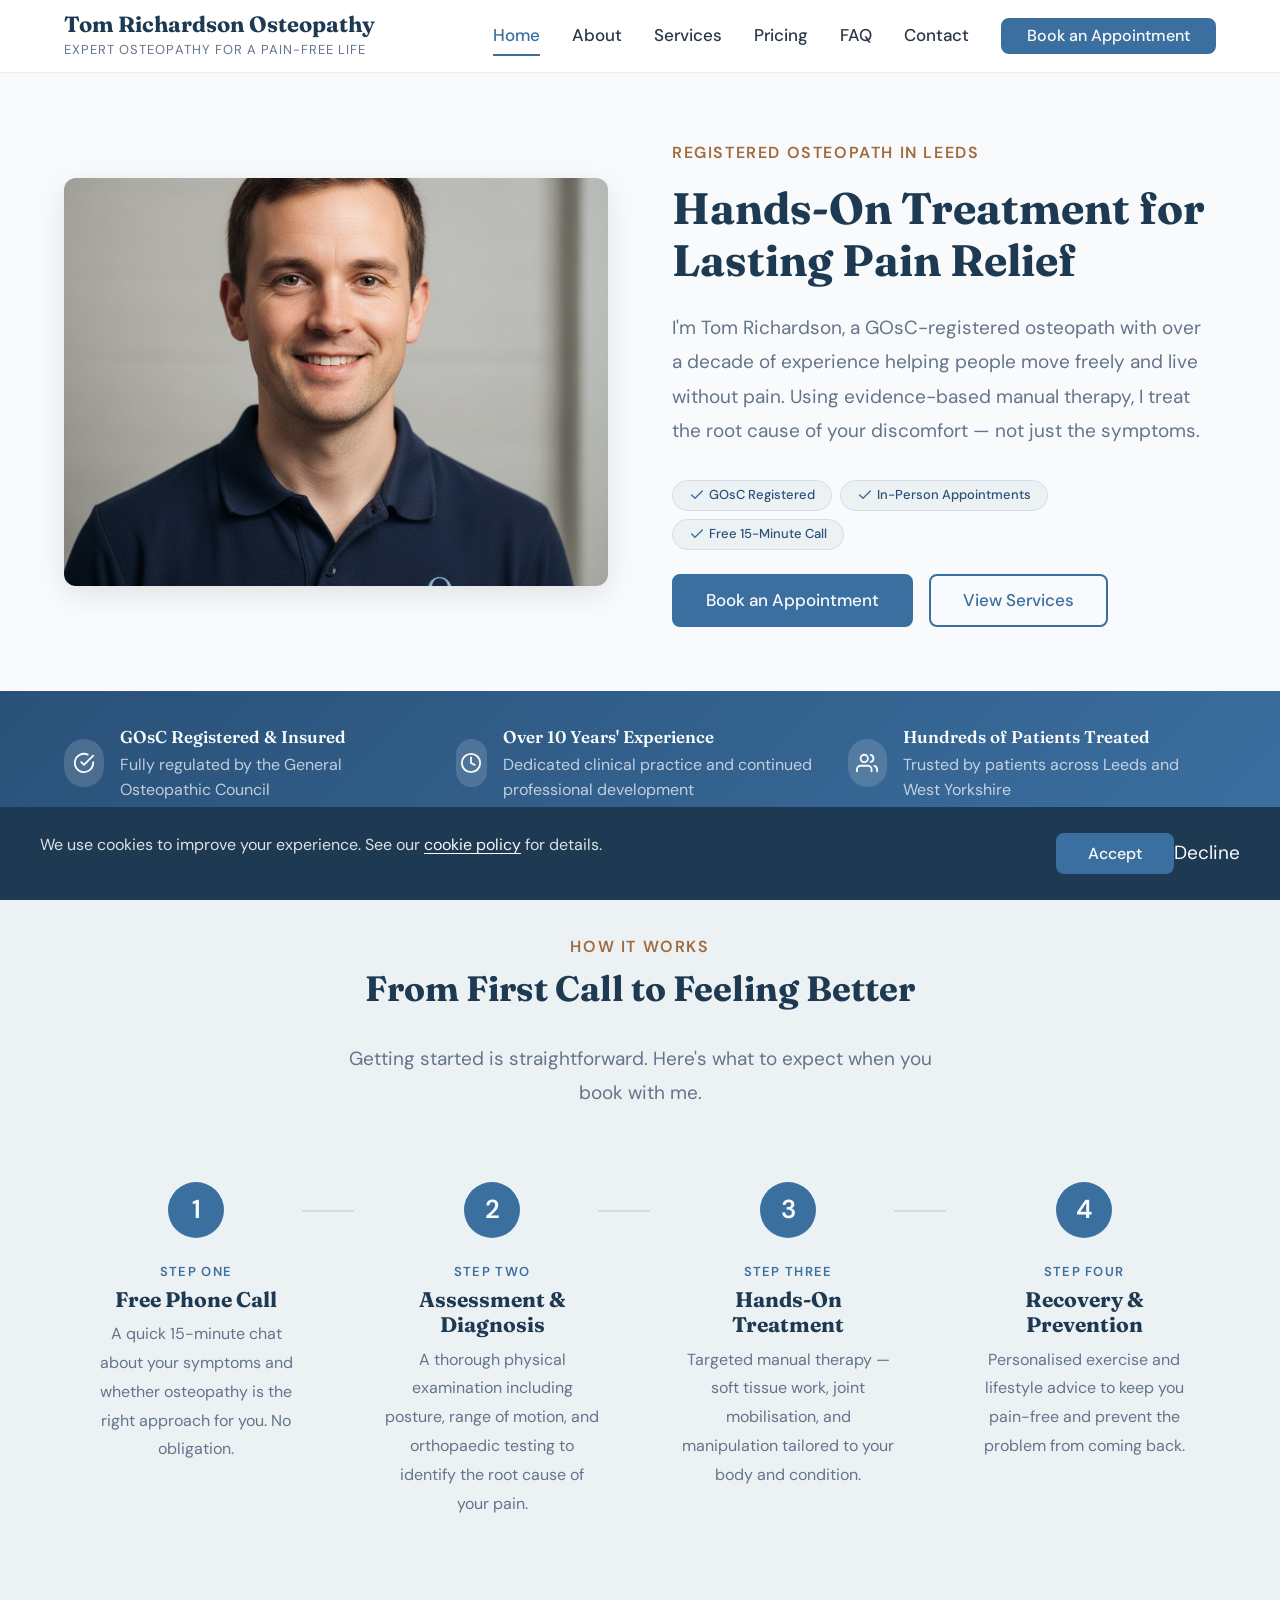
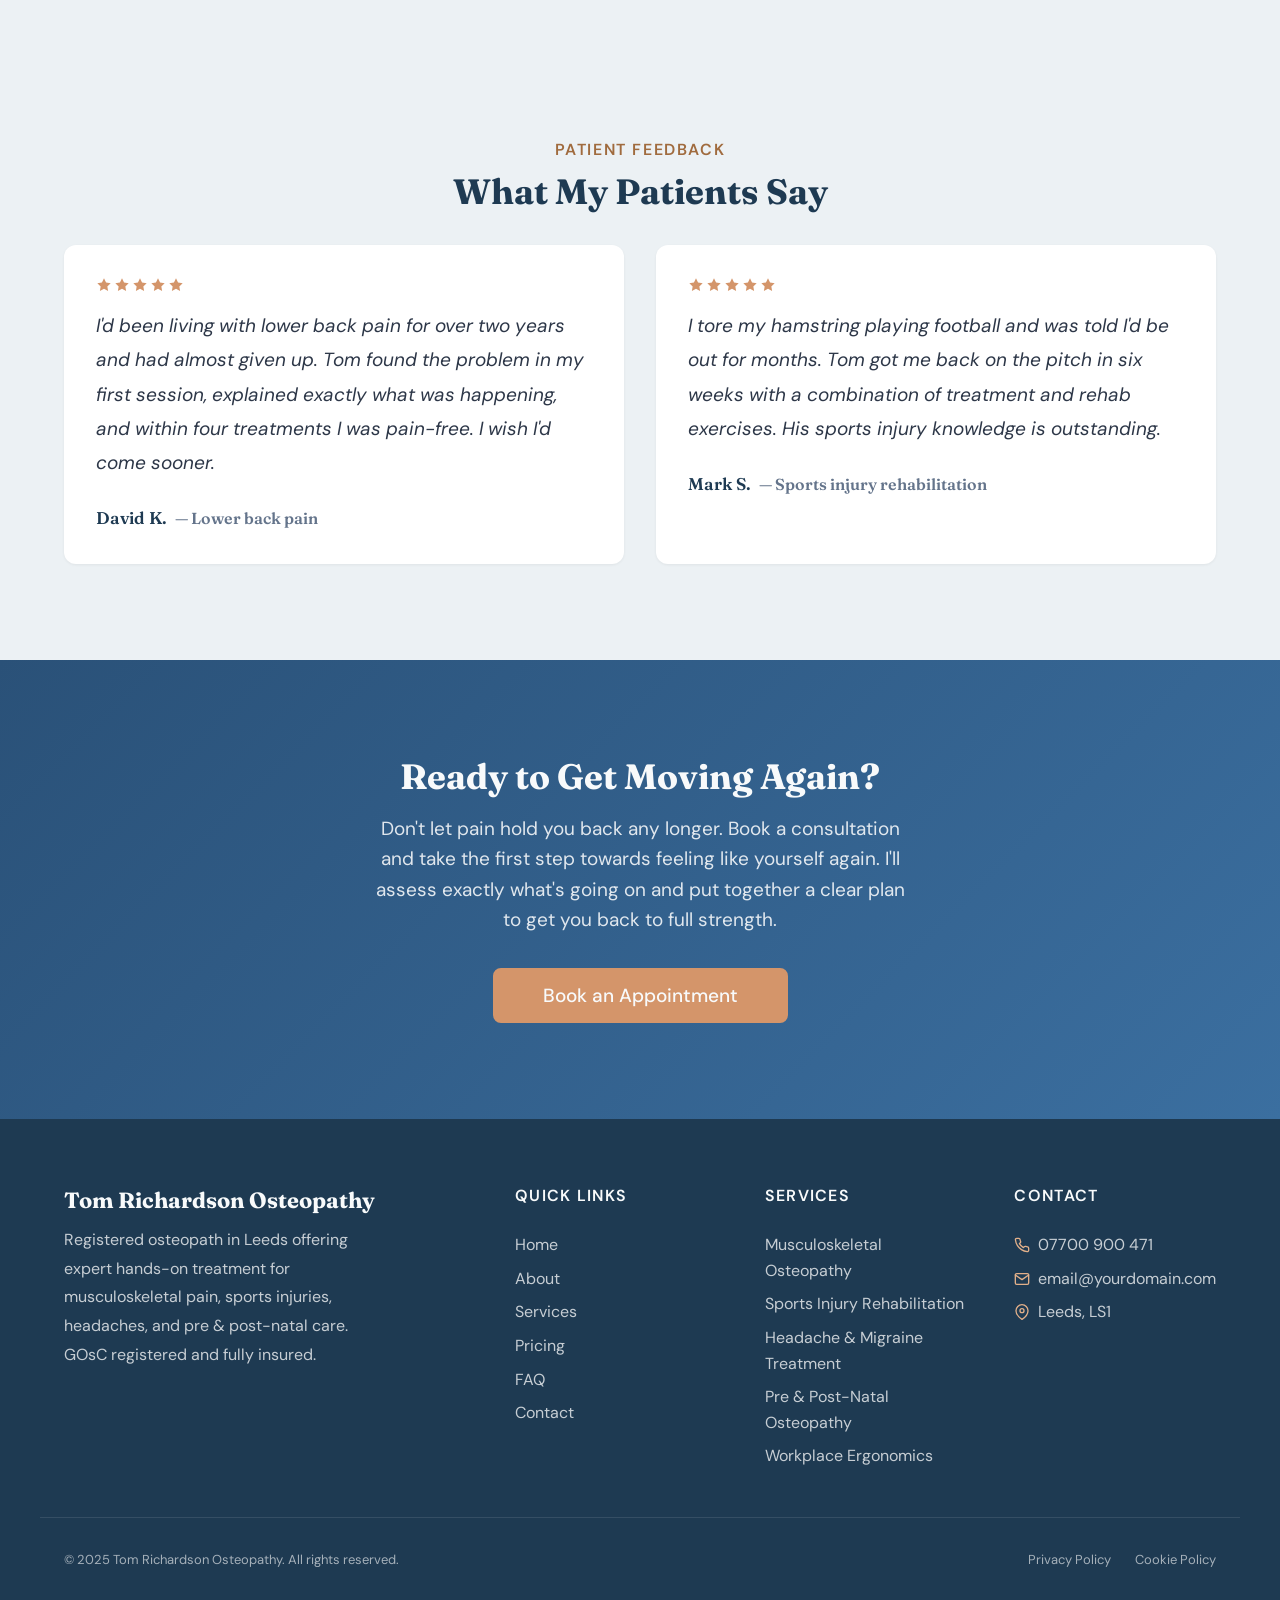
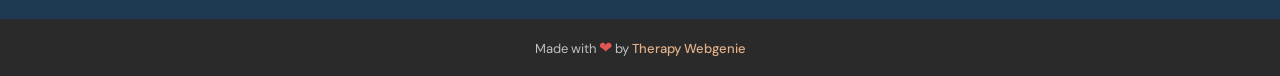
==== index.html @ f269669c "Remove image grid from homepage for variety across demos Co-Authored-By: Claude Opus 4.6 (1M context" ====
<!DOCTYPE html>
<html lang="en">
<head>
  <meta charset="UTF-8">
  <meta name="viewport" content="width=device-width, initial-scale=1.0">
  <meta name="description" content="Tom Richardson Osteopathy — expert osteopathy in Leeds for lasting pain relief. Musculoskeletal treatment, sports injuries, headaches, and pre &amp; post-natal care. GOsC registered.">
  <meta name="author" content="Tom Richardson Osteopathy">
  <title>Tom Richardson Osteopathy — Expert Osteopathy for a Pain-Free Life</title>

  <link rel="canonical" href="https://osteopath.therapywebgenie.com/">

  <meta property="og:type" content="website">
  <meta property="og:url" content="https://osteopath.therapywebgenie.com/">
  <meta property="og:title" content="Tom Richardson Osteopathy — Expert Osteopathy for a Pain-Free Life">
  <meta property="og:description" content="Registered osteopath in Leeds. Hands-on treatment for back pain, sports injuries, headaches, and musculoskeletal conditions.">
  <meta property="og:image" content="https://osteopath.therapywebgenie.com/images/hero.jpg">

  <meta name="twitter:card" content="summary_large_image">
  <meta name="twitter:title" content="Tom Richardson Osteopathy — Expert Osteopathy for a Pain-Free Life">
  <meta name="twitter:description" content="Registered osteopath in Leeds. Hands-on treatment for back pain, sports injuries, headaches, and musculoskeletal conditions.">
  <meta name="twitter:image" content="https://osteopath.therapywebgenie.com/images/hero.jpg">

  <link rel="preconnect" href="https://fonts.googleapis.com">
  <link rel="preconnect" href="https://fonts.gstatic.com" crossorigin>

  <link rel="stylesheet" href="css/base.css">
  <link rel="stylesheet" href="css/components.css">
  <link rel="stylesheet" href="css/theme.css">
  <!-- PROFILE:schema -->
  <script type="application/ld+json">
  {
    "@context": "https://schema.org",
    "@type": "LocalBusiness",
    "name": "Tom Richardson Osteopathy",
    "description": "Expert osteopathy in Leeds. Hands-on treatment for back pain, sports injuries, headaches, pre & post-natal care, and workplace ergonomics. GOsC registered.",
    "url": "https://osteopath.therapywebgenie.com",
    "telephone": "07700 900 471",
    "email": "email@yourdomain.com",
    "address": {
      "@type": "PostalAddress",
      "addressLocality": "Leeds",
      "postalCode": "LS1",
      "addressCountry": "GB"
    },
    "openingHours": [
      "Mo-Fr 08:00-19:00",
      "Sa 09:00-13:00"
    ],
    "image": "https://osteopath.therapywebgenie.com/images/hero.jpg",
    "priceRange": "££"
  }
  </script>
  <!-- /PROFILE:schema -->
</head>
<body>

  <a href="#main" class="skip-link">Skip to main content</a>

  <!-- SECTION: nav -->
  <nav class="nav" role="navigation" aria-label="Main navigation">
    <div class="container nav__inner">
      <a href="index.html" class="nav__brand">
        <!-- PROFILE:logo --><!-- /PROFILE:logo -->
        <span class="nav__name"><!-- PROFILE:site_title -->Tom Richardson Osteopathy<!-- /PROFILE:site_title --></span>
        <span class="nav__title"><!-- PROFILE:site_slogan -->Expert Osteopathy for a Pain-Free Life<!-- /PROFILE:site_slogan --></span>
      </a>
      <div class="nav__links">
        <a href="index.html" class="nav__link nav__link--active">Home</a>
        <a href="about.html" class="nav__link">About</a>
        <a href="services.html" class="nav__link">Services</a>
        <a href="pricing.html" class="nav__link">Pricing</a>
        <a href="faq.html" class="nav__link">FAQ</a>
        <a href="contact.html" class="nav__link">Contact</a>
        <a href="contact.html" class="btn btn--primary nav__cta">Book an Appointment</a>
      </div>
      <button class="nav__toggle" aria-label="Toggle menu" aria-expanded="false" aria-controls="mobile-menu">
        <span class="nav__toggle-bar"></span>
        <span class="nav__toggle-bar"></span>
        <span class="nav__toggle-bar"></span>
      </button>
    </div>
    <div class="nav__mobile" id="mobile-menu" role="menu">
      <a href="index.html" class="nav__link nav__link--active" role="menuitem">Home</a>
      <a href="about.html" class="nav__link" role="menuitem">About</a>
      <a href="services.html" class="nav__link" role="menuitem">Services</a>
      <a href="pricing.html" class="nav__link" role="menuitem">Pricing</a>
      <a href="faq.html" class="nav__link" role="menuitem">FAQ</a>
      <a href="contact.html" class="nav__link" role="menuitem">Contact</a>
      <a href="contact.html" class="btn btn--primary" role="menuitem">Book an Appointment</a>
    </div>
  </nav>
  <!-- /SECTION: nav -->

  <!-- Compact scroll header -->
  <div class="nav-scroll" aria-hidden="true">
    <div class="container nav-scroll__inner">
      <div class="nav-scroll__brand">
        <span class="nav-scroll__name"><!-- PROFILE:site_title -->Tom Richardson Osteopathy<!-- /PROFILE:site_title --></span>
        <span class="nav-scroll__title"><!-- PROFILE:site_slogan -->Expert Osteopathy for a Pain-Free Life<!-- /PROFILE:site_slogan --></span>
      </div>
      <div class="nav-scroll__right">
        <a href="tel:07700900471" class="nav-scroll__phone">
          <svg xmlns="http://www.w3.org/2000/svg" viewBox="0 0 24 24" fill="none" stroke="currentColor" stroke-width="2" stroke-linecap="round" stroke-linejoin="round"><path d="M22 16.92v3a2 2 0 0 1-2.18 2 19.79 19.79 0 0 1-8.63-3.07 19.5 19.5 0 0 1-6-6 19.79 19.79 0 0 1-3.07-8.67A2 2 0 0 1 4.11 2h3a2 2 0 0 1 2 1.72c.127.96.361 1.903.7 2.81a2 2 0 0 1-.45 2.11L8.09 9.91a16 16 0 0 0 6 6l1.27-1.27a2 2 0 0 1 2.11-.45c.907.339 1.85.573 2.81.7A2 2 0 0 1 22 16.92z"></path></svg>
          07700 900 471
        </a>
        <a href="tel:07700900471" class="nav-scroll__phone-icon" aria-label="Call us">
          <svg xmlns="http://www.w3.org/2000/svg" viewBox="0 0 24 24" fill="none" stroke="currentColor" stroke-width="2" stroke-linecap="round" stroke-linejoin="round"><path d="M22 16.92v3a2 2 0 0 1-2.18 2 19.79 19.79 0 0 1-8.63-3.07 19.5 19.5 0 0 1-6-6 19.79 19.79 0 0 1-3.07-8.67A2 2 0 0 1 4.11 2h3a2 2 0 0 1 2 1.72c.127.96.361 1.903.7 2.81a2 2 0 0 1-.45 2.11L8.09 9.91a16 16 0 0 0 6 6l1.27-1.27a2 2 0 0 1 2.11-.45c.907.339 1.85.573 2.81.7A2 2 0 0 1 22 16.92z"></path></svg>
        </a>
        <button class="nav-scroll__toggle" aria-label="Toggle menu">
          <span class="nav-scroll__toggle-bar"></span>
          <span class="nav-scroll__toggle-bar"></span>
          <span class="nav-scroll__toggle-bar"></span>
        </button>
      </div>
    </div>
  </div>

  <main id="main">

    <!-- SECTION: hero -->
    <section class="hero hero--reverse">
      <div class="container hero__inner">
        <div class="hero__content">
          <span class="hero__label">Registered Osteopath in Leeds</span>
          <h1 class="hero__heading">Hands-On Treatment for Lasting Pain Relief</h1>
          <p class="hero__text">I'm Tom Richardson, a GOsC-registered osteopath with over a decade of experience helping people move freely and live without pain. Using evidence-based manual therapy, I treat the root cause of your discomfort — not just the symptoms.</p>
          <ul class="hero__ticks">
            <li>
              <svg xmlns="http://www.w3.org/2000/svg" viewBox="0 0 24 24" fill="none" stroke="currentColor" stroke-width="2" stroke-linecap="round" stroke-linejoin="round"><polyline points="20 6 9 17 4 12"></polyline></svg>
              GOsC Registered
            </li>
            <li>
              <svg xmlns="http://www.w3.org/2000/svg" viewBox="0 0 24 24" fill="none" stroke="currentColor" stroke-width="2" stroke-linecap="round" stroke-linejoin="round"><polyline points="20 6 9 17 4 12"></polyline></svg>
              In-Person Appointments
            </li>
            <li>
              <svg xmlns="http://www.w3.org/2000/svg" viewBox="0 0 24 24" fill="none" stroke="currentColor" stroke-width="2" stroke-linecap="round" stroke-linejoin="round"><polyline points="20 6 9 17 4 12"></polyline></svg>
              Free 15-Minute Call
            </li>
          </ul>
          <div class="hero__actions">
            <a href="contact.html" class="btn btn--primary">Book an Appointment</a>
            <a href="services.html" class="btn btn--secondary">View Services</a>
          </div>
        </div>
        <div class="hero__image-wrap">
          <img src="images/hero.jpg" alt="Tom Richardson, registered osteopath in Leeds, providing hands-on treatment" class="hero__image" width="800" height="600" loading="eager">
        </div>
      </div>
    </section>
    <!-- /SECTION: hero -->

    <!-- SECTION: info-band -->
    <section class="info-band info-band--primary">
      <div class="container info-band__inner">
        <div class="info-band__item">
          <div class="info-band__icon">
            <svg xmlns="http://www.w3.org/2000/svg" viewBox="0 0 24 24" fill="none" stroke="currentColor" stroke-width="2" stroke-linecap="round" stroke-linejoin="round"><path d="M22 11.08V12a10 10 0 1 1-5.93-9.14"></path><polyline points="22 4 12 14.01 9 11.01"></polyline></svg>
          </div>
          <div class="info-band__item-text">
            <span class="info-band__title">GOsC Registered &amp; Insured</span>
            <span class="info-band__text">Fully regulated by the General Osteopathic Council</span>
          </div>
        </div>
        <div class="info-band__item">
          <div class="info-band__icon">
            <svg xmlns="http://www.w3.org/2000/svg" viewBox="0 0 24 24" fill="none" stroke="currentColor" stroke-width="2" stroke-linecap="round" stroke-linejoin="round"><circle cx="12" cy="12" r="10"></circle><polyline points="12 6 12 12 16 14"></polyline></svg>
          </div>
          <div class="info-band__item-text">
            <span class="info-band__title">Over 10 Years' Experience</span>
            <span class="info-band__text">Dedicated clinical practice and continued professional development</span>
          </div>
        </div>
        <div class="info-band__item">
          <div class="info-band__icon">
            <svg xmlns="http://www.w3.org/2000/svg" viewBox="0 0 24 24" fill="none" stroke="currentColor" stroke-width="2" stroke-linecap="round" stroke-linejoin="round"><path d="M17 21v-2a4 4 0 0 0-4-4H5a4 4 0 0 0-4 4v2"></path><circle cx="9" cy="7" r="4"></circle><path d="M23 21v-2a4 4 0 0 0-3-3.87"></path><path d="M16 3.13a4 4 0 0 1 0 7.75"></path></svg>
          </div>
          <div class="info-band__item-text">
            <span class="info-band__title">Hundreds of Patients Treated</span>
            <span class="info-band__text">Trusted by patients across Leeds and West Yorkshire</span>
          </div>
        </div>
      </div>
    </section>
    <!-- /SECTION: info-band -->

    <!-- SECTION: steps -->
    <section class="section section--alt reveal">
      <div class="container">
        <div class="text-center">
          <span class="section-label">How It Works</span>
          <h2>From First Call to Feeling Better</h2>
          <p class="section-subtitle">Getting started is straightforward. Here's what to expect when you book with me.</p>
        </div>
        <div class="steps steps--connected steps--4">
          <div class="step">
            <div class="step__number" style="font-family: var(--font-body);">1</div>
            <span class="step__label">Step One</span>
            <h3 class="step__title">Free Phone Call</h3>
            <p class="step__text">A quick 15-minute chat about your symptoms and whether osteopathy is the right approach for you. No obligation.</p>
          </div>
          <div class="step">
            <div class="step__number" style="font-family: var(--font-body);">2</div>
            <span class="step__label">Step Two</span>
            <h3 class="step__title">Assessment &amp; Diagnosis</h3>
            <p class="step__text">A thorough physical examination including posture, range of motion, and orthopaedic testing to identify the root cause of your pain.</p>
          </div>
          <div class="step">
            <div class="step__number" style="font-family: var(--font-body);">3</div>
            <span class="step__label">Step Three</span>
            <h3 class="step__title">Hands-On Treatment</h3>
            <p class="step__text">Targeted manual therapy — soft tissue work, joint mobilisation, and manipulation tailored to your body and condition.</p>
          </div>
          <div class="step">
            <div class="step__number" style="font-family: var(--font-body);">4</div>
            <span class="step__label">Step Four</span>
            <h3 class="step__title">Recovery &amp; Prevention</h3>
            <p class="step__text">Personalised exercise and lifestyle advice to keep you pain-free and prevent the problem from coming back.</p>
          </div>
        </div>
      </div>
    </section>
    <!-- /SECTION: steps -->

    <!-- SECTION: testimonials -->
    <section class="section section--alt">
      <div class="container text-center">
        <span class="section-label">Patient Feedback</span>
        <h2>What My Patients Say</h2>
      </div>
      <div class="container grid grid--2">
        <div class="testimonial testimonial--card">
          <div class="testimonial__stars">
            <svg viewBox="0 0 24 24"><path d="M12 2l3.09 6.26L22 9.27l-5 4.87 1.18 6.88L12 17.77l-6.18 3.25L7 14.14 2 9.27l6.91-1.01L12 2z"/></svg>
            <svg viewBox="0 0 24 24"><path d="M12 2l3.09 6.26L22 9.27l-5 4.87 1.18 6.88L12 17.77l-6.18 3.25L7 14.14 2 9.27l6.91-1.01L12 2z"/></svg>
            <svg viewBox="0 0 24 24"><path d="M12 2l3.09 6.26L22 9.27l-5 4.87 1.18 6.88L12 17.77l-6.18 3.25L7 14.14 2 9.27l6.91-1.01L12 2z"/></svg>
            <svg viewBox="0 0 24 24"><path d="M12 2l3.09 6.26L22 9.27l-5 4.87 1.18 6.88L12 17.77l-6.18 3.25L7 14.14 2 9.27l6.91-1.01L12 2z"/></svg>
            <svg viewBox="0 0 24 24"><path d="M12 2l3.09 6.26L22 9.27l-5 4.87 1.18 6.88L12 17.77l-6.18 3.25L7 14.14 2 9.27l6.91-1.01L12 2z"/></svg>
          </div>
          <p class="testimonial__quote">I'd been living with lower back pain for over two years and had almost given up. Tom found the problem in my first session, explained exactly what was happening, and within four treatments I was pain-free. I wish I'd come sooner.</p>
          <p class="testimonial__author">David K. <span class="testimonial__detail" style="display:inline; margin-left: 0.25em;">&mdash; Lower back pain</span></p>
        </div>
        <div class="testimonial testimonial--card">
          <div class="testimonial__stars">
            <svg viewBox="0 0 24 24"><path d="M12 2l3.09 6.26L22 9.27l-5 4.87 1.18 6.88L12 17.77l-6.18 3.25L7 14.14 2 9.27l6.91-1.01L12 2z"/></svg>
            <svg viewBox="0 0 24 24"><path d="M12 2l3.09 6.26L22 9.27l-5 4.87 1.18 6.88L12 17.77l-6.18 3.25L7 14.14 2 9.27l6.91-1.01L12 2z"/></svg>
            <svg viewBox="0 0 24 24"><path d="M12 2l3.09 6.26L22 9.27l-5 4.87 1.18 6.88L12 17.77l-6.18 3.25L7 14.14 2 9.27l6.91-1.01L12 2z"/></svg>
            <svg viewBox="0 0 24 24"><path d="M12 2l3.09 6.26L22 9.27l-5 4.87 1.18 6.88L12 17.77l-6.18 3.25L7 14.14 2 9.27l6.91-1.01L12 2z"/></svg>
            <svg viewBox="0 0 24 24"><path d="M12 2l3.09 6.26L22 9.27l-5 4.87 1.18 6.88L12 17.77l-6.18 3.25L7 14.14 2 9.27l6.91-1.01L12 2z"/></svg>
          </div>
          <p class="testimonial__quote">I tore my hamstring playing football and was told I'd be out for months. Tom got me back on the pitch in six weeks with a combination of treatment and rehab exercises. His sports injury knowledge is outstanding.</p>
          <p class="testimonial__author">Mark S. <span class="testimonial__detail" style="display:inline; margin-left: 0.25em;">&mdash; Sports injury rehabilitation</span></p>
        </div>
      </div>
    </section>
    <!-- /SECTION: testimonials -->

    <!-- SECTION: cta -->
    <section class="section cta-banner reveal">
      <div class="container text-center">
        <h2>Ready to Get Moving Again?</h2>
        <p>Don't let pain hold you back any longer. Book a consultation and take the first step towards feeling like yourself again. I'll assess exactly what's going on and put together a clear plan to get you back to full strength.</p>
        <div class="cta-banner__buttons">
          <a href="contact.html" class="btn btn--accent">Book an Appointment</a>
        </div>
      </div>
    </section>
    <!-- /SECTION: cta -->

  </main>

  <!-- SECTION: footer -->
  <footer class="footer">
    <div class="container footer__inner">
      <div class="footer__brand">
        <p class="footer__brand-name">Tom Richardson Osteopathy</p>
        <p class="footer__brand-text">Registered osteopath in Leeds offering expert hands-on treatment for musculoskeletal pain, sports injuries, headaches, and pre &amp; post-natal care. GOsC registered and fully insured.</p>
      </div>
      <div class="footer__col">
        <p class="footer__heading">Quick Links</p>
        <div class="footer__links">
          <a href="index.html" class="footer__link">Home</a>
          <a href="about.html" class="footer__link">About</a>
          <a href="services.html" class="footer__link">Services</a>
          <a href="pricing.html" class="footer__link">Pricing</a>
          <a href="faq.html" class="footer__link">FAQ</a>
          <a href="contact.html" class="footer__link">Contact</a>
        </div>
      </div>
      <div class="footer__col">
        <p class="footer__heading">Services</p>
        <div class="footer__links">
          <a href="services.html#service-musculoskeletal" class="footer__link">Musculoskeletal Osteopathy</a>
          <a href="services.html#service-sports" class="footer__link">Sports Injury Rehabilitation</a>
          <a href="services.html#service-headaches" class="footer__link">Headache &amp; Migraine Treatment</a>
          <a href="services.html#service-prenatal" class="footer__link">Pre &amp; Post-Natal Osteopathy</a>
          <a href="services.html#service-ergonomics" class="footer__link">Workplace Ergonomics</a>
        </div>
      </div>
      <div class="footer__col">
        <p class="footer__heading">Contact</p>
        <div class="footer__contact-item">
          <svg xmlns="http://www.w3.org/2000/svg" viewBox="0 0 24 24" fill="none" stroke="currentColor" stroke-width="2" stroke-linecap="round" stroke-linejoin="round"><path d="M22 16.92v3a2 2 0 0 1-2.18 2 19.79 19.79 0 0 1-8.63-3.07 19.5 19.5 0 0 1-6-6 19.79 19.79 0 0 1-3.07-8.67A2 2 0 0 1 4.11 2h3a2 2 0 0 1 2 1.72 12.84 12.84 0 0 0 .7 2.81 2 2 0 0 1-.45 2.11L8.09 9.91a16 16 0 0 0 6 6l1.27-1.27a2 2 0 0 1 2.11-.45 12.84 12.84 0 0 0 2.81.7A2 2 0 0 1 22 16.92z"></path></svg>
          <!-- PROFILE:phone_landline --><span>07700 900 471</span><!-- /PROFILE:phone_landline -->
        </div>
        <div class="footer__contact-item">
          <svg xmlns="http://www.w3.org/2000/svg" viewBox="0 0 24 24" fill="none" stroke="currentColor" stroke-width="2" stroke-linecap="round" stroke-linejoin="round"><path d="M4 4h16c1.1 0 2 .9 2 2v12c0 1.1-.9 2-2 2H4c-1.1 0-2-.9-2-2V6c0-1.1.9-2 2-2z"></path><polyline points="22,6 12,13 2,6"></polyline></svg>
          <!-- PROFILE:email --><a href="mailto:email@yourdomain.com">email@yourdomain.com</a><!-- /PROFILE:email -->
        </div>
        <div class="footer__contact-item">
          <svg xmlns="http://www.w3.org/2000/svg" viewBox="0 0 24 24" fill="none" stroke="currentColor" stroke-width="2" stroke-linecap="round" stroke-linejoin="round"><path d="M21 10c0 7-9 13-9 13s-9-6-9-13a9 9 0 0 1 18 0z"></path><circle cx="12" cy="10" r="3"></circle></svg>
          <!-- PROFILE:address --><span>Leeds, LS1</span><!-- /PROFILE:address -->
        </div>
      </div>
    </div>
    <div class="container footer__bottom">
      <p class="footer__copyright">&copy; 2025 Tom Richardson Osteopathy. All rights reserved.</p>
      <div class="footer__legal">
        <a href="privacy.html">Privacy Policy</a>
        <a href="cookies-policy.html">Cookie Policy</a>
      </div>
    </div>
  </footer>
  <!-- /SECTION: footer -->

  <div class="site-credit">
    <p>Made with <span class="site-credit__heart" aria-label="love">&#10084;</span> by <a href="https://www.therapywebgenie.com" target="_blank" rel="noopener">Therapy Webgenie</a></p>
  </div>

  <!-- Cookie Consent -->
  <div class="cookie-banner" role="dialog" aria-label="Cookie consent">
    <div class="cookie-banner__inner">
      <p class="cookie-banner__text">We use cookies to improve your experience. See our <a href="cookies-policy.html">cookie policy</a> for details.</p>
      <div class="cookie-banner__buttons"><button class="cookie-banner__accept">Accept</button><button class="cookie-banner__decline">Decline</button></div>
    </div>
  </div>

  <!-- Back to Top -->
  <button class="back-to-top" aria-label="Back to top">
    <svg xmlns="http://www.w3.org/2000/svg" viewBox="0 0 24 24" fill="none" stroke="currentColor" stroke-width="2" stroke-linecap="round" stroke-linejoin="round"><polyline points="18 15 12 9 6 15"></polyline></svg>
  </button>

  <script src="js/main.js"></script>
</body>
</html>
---- css/base.css ----
/* =============================================
   BASE STYLES
   Reset, Custom Properties, Typography, Layout
   Theme colours & fonts are in theme.css
   ============================================= */

/* --- Custom Properties (non-theme) --- */
:root {
  --text-xs: 0.8125rem;
  --text-sm: 1rem;
  --text-base: 1.0625rem;
  --text-md: 1.1875rem;
  --text-lg: 1.375rem;
  --text-xl: 1.625rem;
  --text-2xl: 2rem;
  --text-3xl: 2.375rem;
  --text-4xl: 3rem;

  /* Heading sizes (overridable per font pairing in theme.css) */
  --text-h1: var(--text-3xl);          /* mobile: 38px */
  --text-h1-desktop: var(--text-4xl);  /* desktop: 48px */
  --text-h2: var(--text-2xl);          /* mobile: 32px */
  --text-h2-desktop: var(--text-3xl);  /* desktop: 38px */
  --text-h3: var(--text-xl);           /* mobile: 26px */
  --text-h3-desktop: 1.75rem;          /* desktop: 28px */

  --font-weight-normal: 400;
  --font-weight-medium: 500;
  --font-weight-semibold: 600;
  --font-weight-bold: 700;

  --line-height-tight: 1.2;
  --line-height-normal: 1.6;
  --line-height-relaxed: 1.8;

  /* Spacing */
  --space-xs: 0.25rem;
  --space-sm: 0.5rem;
  --space-md: 1rem;
  --space-lg: 1.5rem;
  --space-xl: 2rem;
  --space-2xl: 3rem;
  --space-3xl: 4rem;
  --space-4xl: 6rem;
  --space-5xl: 8rem;

  /* Layout */
  --container-max: 1200px;
  --container-narrow: 800px;
  --container-wide: 1400px;

  /* Border Radius */
  --radius-sm: 4px;
  --radius-md: 8px;
  --radius-lg: 12px;
  --radius-xl: 20px;
  --radius-full: 9999px;

  /* Shadows */
  --shadow-sm: 0 1px 3px rgba(0, 0, 0, 0.06);
  --shadow-md: 0 4px 12px rgba(0, 0, 0, 0.08);
  --shadow-lg: 0 8px 30px rgba(0, 0, 0, 0.1);
  --shadow-xl: 0 12px 40px rgba(0, 0, 0, 0.12);

  /* Transitions */
  --transition-fast: 150ms ease;
  --transition-base: 250ms ease;
  --transition-normal: 300ms ease;
  --transition-slow: 400ms ease;
}

/* --- Reset --- */
*,
*::before,
*::after {
  box-sizing: border-box;
  margin: 0;
  padding: 0;
}

html {
  font-size: 100%;
  scroll-behavior: smooth;
  -webkit-text-size-adjust: 100%;
}

body {
  font-family: var(--font-body);
  font-size: var(--text-md);
  font-weight: var(--font-weight-normal);
  line-height: var(--line-height-normal);
  color: var(--color-text);
  background-color: var(--color-bg);
  -webkit-font-smoothing: antialiased;
  -moz-osx-font-smoothing: grayscale;
}

img,
picture,
video,
svg {
  display: block;
  max-width: 100%;
  height: auto;
}

input,
button,
textarea,
select {
  font: inherit;
  color: inherit;
}

button {
  cursor: pointer;
  border: none;
  background: none;
}

a {
  color: inherit;
  text-decoration: none;
}

ul,
ol {
  list-style: none;
}

h1, h2, h3, h4, h5, h6 {
  font-family: var(--font-heading);
  color: var(--color-text-heading);
  line-height: var(--line-height-tight);
  font-weight: var(--font-weight-bold);
  margin-bottom: var(--space-md);
}

/* --- Typography --- */
h1 {
  font-size: var(--text-h1);
}

h2 {
  font-size: var(--text-h2);
}

h3 {
  font-size: var(--text-h3);
}

h4 {
  font-size: var(--text-lg);
}

h5 {
  font-size: var(--text-md);
}

h6 {
  font-size: var(--text-base);
}

p {
  margin-bottom: var(--space-md);
}

p:last-child:not(.section-subtitle) {
  margin-bottom: 0;
}

strong {
  font-weight: var(--font-weight-semibold);
}

/* --- Layout Utilities --- */
.container {
  width: 100%;
  max-width: var(--container-max);
  margin-left: auto;
  margin-right: auto;
  padding-left: var(--space-lg);
  padding-right: var(--space-lg);
}

.container--narrow {
  max-width: var(--container-narrow);
}

.section {
  padding-top: var(--space-3xl);
  padding-bottom: var(--space-3xl);
}

.section--alt {
  background-color: var(--color-bg-alt);
}

/* Icons inside alt sections: swap bg-alt → surface so they remain visible */
.section--alt .card__icon,
.section--alt .icon-box__icon,
.section--alt .contact-info__icon,
.section--alt .service-detail__icon {
  background-color: var(--color-surface);
}

.section--dark {
  background-color: var(--color-bg-dark);
  color: var(--color-text-inverse);
}

.section--dark h2,
.section--dark h3,
.section--dark h4 {
  color: var(--color-text-inverse);
}

/* Grid */
.grid {
  display: grid;
  gap: var(--space-xl);
}

.grid--2 {
  grid-template-columns: 1fr;
}

.grid--3 {
  grid-template-columns: 1fr;
}

/* --- Buttons --- */
.btn {
  display: inline-flex;
  align-items: center;
  justify-content: center;
  gap: var(--space-sm);
  padding: var(--space-md) var(--space-xl);
  font-family: var(--font-body);
  font-size: var(--text-base);
  font-weight: var(--font-weight-medium);
  line-height: 1;
  border-radius: var(--radius-md);
  transition: all var(--transition-base);
  text-decoration: none;
  border: 2px solid transparent;
  white-space: nowrap;
}

.btn--primary {
  background-color: var(--color-primary);
  color: var(--color-text-inverse);
  border-color: var(--color-primary);
}

.btn--primary:hover {
  background-color: var(--color-primary-dark);
  border-color: var(--color-primary-dark);
}

.btn--secondary {
  background-color: transparent;
  color: var(--color-primary);
  border-color: var(--color-primary);
}

.btn--secondary:hover {
  background-color: var(--color-primary);
  color: var(--color-text-inverse);
}

.btn--accent {
  background-color: var(--color-secondary);
  color: var(--color-text-inverse);
  border-color: var(--color-secondary);
}

.btn--accent:hover {
  background-color: var(--color-secondary-dark);
  border-color: var(--color-secondary-dark);
}

.btn--block {
  width: 100%;
}

/* --- Links --- */
.link {
  color: var(--color-primary);
  text-decoration: underline;
  text-underline-offset: 3px;
  transition: color var(--transition-fast);
}

.link:hover {
  color: var(--color-primary-dark);
}

/* --- Text Utilities --- */
.text-center {
  text-align: center;
}

.text-center h2 {
  margin-bottom: var(--space-xl);
}

.text-balance {
  text-wrap: balance;
}

.section-subtitle {
  font-size: var(--text-md);
  color: var(--color-text-light);
  max-width: 600px;
  margin-bottom: var(--space-2xl);
  line-height: var(--line-height-relaxed);
}

.text-center .section-subtitle {
  margin-left: auto;
  margin-right: auto;
}

.section-footer {
  margin-top: var(--space-2xl);
}

.section-label {
  display: inline-block;
  font-family: var(--font-body);
  font-size: var(--text-sm);
  font-weight: var(--font-weight-semibold);
  text-transform: uppercase;
  letter-spacing: 0.1em;
  color: var(--color-secondary-dark);
  margin-bottom: var(--space-sm);
}

/* --- Responsive Typography --- */
@media (min-width: 768px) {
  h1 {
    font-size: var(--text-h1-desktop);
  }

  h2 {
    font-size: var(--text-h2-desktop);
  }

  h3 {
    font-size: var(--text-h3-desktop);
  }

  .section {
    padding-top: var(--space-4xl);
    padding-bottom: var(--space-4xl);
  }
}

/* --- Responsive Grid --- */
@media (min-width: 768px) {
  .grid--2 {
    grid-template-columns: repeat(2, 1fr);
  }

  .grid--3 {
    grid-template-columns: repeat(2, 1fr);
  }
}

@media (min-width: 1024px) {
  .grid--3 {
    grid-template-columns: repeat(3, 1fr);
  }
}

/* --- Screen Reader Only --- */
.sr-only {
  position: absolute;
  width: 1px;
  height: 1px;
  padding: 0;
  margin: -1px;
  overflow: hidden;
  clip: rect(0, 0, 0, 0);
  white-space: nowrap;
  border-width: 0;
}
---- css/components.css ----
/* =============================================
   COMPONENT STYLES
   Nav, Hero, Cards, Testimonials, Forms, Footer
   ============================================= */

/* --- Skip Link --- */
.skip-link {
  position: absolute;
  top: -100%;
  left: var(--space-md);
  padding: var(--space-sm) var(--space-md);
  background: var(--color-primary);
  color: var(--color-text-inverse);
  border-radius: var(--radius-md);
  z-index: 1000;
  font-size: var(--text-sm);
}

.skip-link:focus {
  top: var(--space-sm);
}

/* =============================================
   NAVIGATION
   ============================================= */
.nav {
  position: relative;
  z-index: 100;
  background-color: var(--color-surface);
  border-bottom: 1px solid var(--color-border-light);
  transition: box-shadow var(--transition-base);
}

.nav--scrolled {
  box-shadow: var(--shadow-md);
}

.nav__inner {
  display: flex;
  align-items: center;
  justify-content: space-between;
  height: 72px;
}

.nav__brand {
  display: flex;
  flex-direction: column;
  gap: 2px;
}

.nav__logo {
  max-height: 70px;
  width: auto;
  object-fit: contain;
}

/* Logo beside title — add .nav__brand--inline to .nav__brand */
.nav__brand--inline {
  flex-direction: row;
  align-items: center;
  gap: var(--space-sm);
}

.nav__brand--inline .nav__brand-text {
  display: flex;
  flex-direction: column;
  gap: 2px;
}

.nav__name {
  font-family: var(--font-heading);
  font-size: var(--text-lg);
  font-weight: var(--font-weight-bold);
  color: var(--color-text-heading);
  line-height: 1.2;
}

.nav__title {
  font-size: var(--text-xs);
  color: var(--color-text-light);
  text-transform: uppercase;
  letter-spacing: 0.08em;
}

.nav__links {
  display: none;
  gap: var(--space-xl);
  align-items: center;
}

.nav__link {
  font-size: var(--text-base);
  font-weight: var(--font-weight-medium);
  color: var(--color-text);
  transition: color var(--transition-fast);
  position: relative;
  padding: var(--space-xs) 0;
}

.nav__link::after {
  content: '';
  position: absolute;
  bottom: -2px;
  left: 0;
  width: 0;
  height: 2px;
  background-color: var(--color-primary);
  transition: width var(--transition-base);
}

.nav__link:hover,
.nav__link--active {
  color: var(--color-primary);
}

.nav__link:hover::after,
.nav__link--active::after {
  width: 100%;
}

.nav__cta {
  font-size: var(--text-sm);
  padding: var(--space-sm) var(--space-lg);
}

/* Mobile Menu Toggle */
.nav__toggle {
  display: flex;
  flex-direction: column;
  gap: 5px;
  padding: var(--space-sm);
  z-index: 110;
}

.nav__toggle-bar {
  display: block;
  width: 24px;
  height: 2px;
  background-color: var(--color-text);
  border-radius: 2px;
  transition: all var(--transition-base);
  transform-origin: center;
}

.nav__toggle--open .nav__toggle-bar:nth-child(1) {
  transform: translateY(7px) rotate(45deg);
}

.nav__toggle--open .nav__toggle-bar:nth-child(2) {
  opacity: 0;
}

.nav__toggle--open .nav__toggle-bar:nth-child(3) {
  transform: translateY(-7px) rotate(-45deg);
}

/* Mobile Menu Overlay — slide in from right */
.nav__mobile {
  display: flex;
  position: fixed;
  inset: 0;
  top: 72px;
  background-color: var(--color-surface);
  z-index: 99;
  padding: var(--space-xl) var(--space-lg);
  flex-direction: column;
  gap: var(--space-lg);
  overflow-y: auto;
  transform: translateX(100%);
  opacity: 0;
  visibility: hidden;
  transition: transform 0.35s cubic-bezier(0.4, 0, 0.2, 1),
              opacity 0.35s ease,
              visibility 0.35s;
}

/* When opened from the compact scroll header, start below it */
.nav__mobile--from-scroll {
  top: 56px;
  z-index: 201;
}

.nav__mobile--open {
  transform: translateX(0);
  opacity: 1;
  visibility: visible;
}

.nav__mobile .nav__link,
.nav__mobile .btn {
  opacity: 0;
  transform: translateX(20px);
  transition: opacity 0.3s ease, transform 0.3s ease;
}

.nav__mobile--open .nav__link,
.nav__mobile--open .btn {
  opacity: 1;
  transform: translateX(0);
}

.nav__mobile--open > *:nth-child(1) { transition-delay: 0.05s; }
.nav__mobile--open > *:nth-child(2) { transition-delay: 0.1s; }
.nav__mobile--open > *:nth-child(3) { transition-delay: 0.15s; }
.nav__mobile--open > *:nth-child(4) { transition-delay: 0.2s; }
.nav__mobile--open > *:nth-child(5) { transition-delay: 0.25s; }
.nav__mobile--open > *:nth-child(6) { transition-delay: 0.3s; }
.nav__mobile--open > *:nth-child(7) { transition-delay: 0.35s; }

.nav__mobile .nav__link {
  font-size: var(--text-lg);
  padding: var(--space-sm) 0;
  border-bottom: 1px solid var(--color-border-light);
}

.nav__mobile .nav__link::after {
  display: none;
}

.nav__mobile .btn {
  margin-top: var(--space-md);
  text-align: center;
}

@media (min-width: 1100px) {
  .nav__links {
    display: flex;
  }

  .nav__toggle {
    display: none;
  }
}

/* --- Nav Dropdowns (Desktop) --- */
.nav__dropdown {
  position: relative;
}

.nav__link--has-children {
  display: inline-flex;
  align-items: center;
  gap: 4px;
  background: none;
  border: none;
  cursor: pointer;
  font-family: inherit;
  font-size: inherit;
  font-weight: inherit;
  color: inherit;
  padding: 0;
}

.nav__chevron {
  width: 12px;
  height: 12px;
  transition: transform var(--transition-fast);
  flex-shrink: 0;
}

.nav__dropdown:hover .nav__chevron,
.nav__link--has-children[aria-expanded="true"] ~ .nav__dropdown-menu + .nav__chevron,
.nav__link--has-children[aria-expanded="true"] .nav__chevron {
  transform: rotate(180deg);
}

.nav__dropdown-trigger {
  display: inline-flex;
  align-items: center;
  gap: 4px;
  background: none;
  border: none;
  cursor: pointer;
  font-family: inherit;
  font-size: inherit;
  font-weight: inherit;
  color: inherit;
  padding: 0;
}

.nav__dropdown-trigger .nav__chevron {
  width: 12px;
  height: 12px;
  transition: transform var(--transition-fast);
  flex-shrink: 0;
}

.nav__dropdown:hover .nav__dropdown-trigger .nav__chevron {
  transform: rotate(180deg);
}

.nav__dropdown-menu {
  position: absolute;
  top: 100%;
  left: 50%;
  transform: translateX(-50%);
  min-width: 240px;
  background: var(--color-surface);
  border: 1px solid var(--color-border-light);
  border-radius: var(--radius-md, 8px);
  box-shadow: var(--shadow-lg);
  padding: var(--space-sm) 0;
  opacity: 0;
  visibility: hidden;
  transition: opacity var(--transition-fast), visibility var(--transition-fast);
  z-index: 110;
  margin-top: var(--space-xs);
}

.nav__dropdown:hover .nav__dropdown-menu {
  opacity: 1;
  visibility: visible;
}

.nav__dropdown-link,
.nav__dropdown-menu .nav__link--child {
  display: block;
  padding: var(--space-sm) var(--space-lg);
  font-size: var(--text-sm);
  color: var(--color-text);
  transition: background var(--transition-fast), color var(--transition-fast);
  white-space: nowrap;
  text-decoration: none;
}

.nav__dropdown-link:hover,
.nav__dropdown-menu .nav__link--child:hover {
  background: var(--color-bg);
  color: var(--color-primary);
}

.nav__dropdown-link--active {
  color: var(--color-primary);
  font-weight: 600;
}

/* --- Nav Mobile Sub-menus (Accordion) --- */
.nav__mobile-group {
  display: flex;
  flex-direction: column;
}

.nav__mobile-parent {
  display: flex;
  align-items: center;
  justify-content: space-between;
}

.nav__mobile-parent > .nav__link {
  flex: 1;
  cursor: default;
}

.nav__mobile-expand {
  padding: var(--space-sm);
  background: none;
  border: none;
  cursor: pointer;
  color: var(--color-text-light);
  transition: transform var(--transition-fast);
  display: flex;
  align-items: center;
}

.nav__mobile-expand[aria-expanded="true"] .nav__chevron {
  transform: rotate(180deg);
}

.nav__mobile-children {
  display: flex;
  flex-direction: column;
  padding-left: var(--space-lg);
}

.nav__mobile-children[hidden] {
  display: none;
}

.nav__link--child {
  font-size: var(--text-base);
  color: var(--color-text-light);
  padding: var(--space-xs) 0;
  border-bottom: 1px solid var(--color-border-light);
}

.nav__link--child:hover {
  color: var(--color-primary);
}

.nav__link--child::after {
  display: none;
}

/* =============================================
   NAVIGATION: TWO-TIER VARIANT
   Top bar (brand + contact info) + bottom bar (nav links)
   ============================================= */
.nav--two-tier {
  position: relative;
  z-index: 100;
  background-color: var(--color-surface);
  border-bottom: 1px solid var(--color-border-light);
  transition: box-shadow var(--transition-base);
  padding: 20px 0;
}

.nav--two-tier.nav--scrolled {
  box-shadow: var(--shadow-md);
}

/* --- Top bar: brand left, contact info right --- */
.nav__top {
  display: flex;
  align-items: center;
  justify-content: space-between;
  padding-top: 20px;
  padding-bottom: var(--space-sm);
}

.nav__contact {
  display: none;
  align-items: center;
  gap: var(--space-xl);
}

.nav__contact-item {
  display: flex;
  align-items: center;
  gap: var(--space-xs);
  font-size: var(--text-sm);
  color: var(--color-text-light);
  white-space: nowrap;
}

.nav__contact-item svg {
  width: 16px;
  height: 16px;
  flex-shrink: 0;
  color: var(--color-primary);
}

.nav__contact-item a {
  color: var(--color-text-light);
  font-weight: var(--font-weight-medium);
}

.nav__contact-item a:hover {
  color: var(--color-primary);
}

/* --- Bottom bar: nav links + CTA --- */
.nav__bottom {
  display: flex;
  align-items: center;
  justify-content: space-between;
  border-top: 1px solid var(--color-border-light);
  padding-top: var(--space-sm);
  padding-bottom: 20px;
}

.nav--two-tier .nav__links {
  display: none;
  gap: var(--space-lg);
  align-items: center;
  width: 100%;
}

.nav--two-tier .nav__cta {
  margin-left: auto;
}

.nav--two-tier .nav__link {
  font-size: var(--text-base);
}

/* Mobile: hamburger in top bar, not bottom */
.nav--two-tier .nav__toggle {
  display: flex;
  flex-direction: column;
  gap: 5px;
  padding: var(--space-sm);
  z-index: 110;
}

/* Two-tier mobile: hide bottom bar border, show only toggle */
.nav--two-tier .nav__bottom {
  border-top: none;
  padding: 0;
  position: absolute;
  right: var(--space-lg);
  top: var(--space-lg);
}

@media (min-width: 1100px) {
  .nav--two-tier .nav__bottom {
    position: static;
    border-top: 1px solid var(--color-border-light);
    padding-top: var(--space-sm);
    padding-bottom: var(--space-sm);
  }
}

.nav__top {
  position: relative;
}

/* Desktop breakpoint */
@media (min-width: 900px) {
  .nav__contact {
    display: flex;
  }
}

@media (min-width: 1100px) {
  .nav--two-tier .nav__links {
    display: flex;
  }

  .nav--two-tier .nav__toggle {
    display: none;
  }
}

/* Mobile menu for two-tier uses the same nav__mobile styles */
.nav--two-tier .nav__mobile {
  top: 0;
}

/* Contact info inside mobile menu */
.nav__mobile-contact {
  display: flex;
  flex-direction: column;
  gap: var(--space-sm);
  padding-top: var(--space-md);
  margin-top: var(--space-md);
  border-top: 1px solid var(--color-border-light);
}

.nav__mobile-contact .nav__contact-item {
  display: flex;
  font-size: var(--text-base);
}

@media (min-width: 900px) {
  .nav__mobile-contact {
    display: none;
  }
}

/* =============================================
   SCROLL-AWARE COMPACT HEADER
   Hidden by default. Slides in when user scrolls up
   after passing the main header. Shows brand + phone + hamburger.
   ============================================= */
.nav-scroll {
  position: fixed;
  top: 0;
  left: 0;
  right: 0;
  z-index: 200;
  background-color: var(--color-surface);
  border-bottom: 1px solid var(--color-border-light);
  box-shadow: var(--shadow-md);
  transform: translateY(-100%);
  opacity: 0;
  transition: transform 0.3s ease, opacity 0.3s ease;
  pointer-events: none;
}

.nav-scroll--visible {
  transform: translateY(0);
  opacity: 1;
  pointer-events: auto;
}

.nav-scroll__inner {
  display: flex;
  align-items: center;
  justify-content: space-between;
  height: 56px;
}

.nav-scroll__brand {
  display: flex;
  flex-direction: column;
  gap: 4px;
  min-width: 0;
}

.nav-scroll__name {
  font-family: var(--font-heading);
  font-size: var(--text-base);
  font-weight: var(--font-weight-bold);
  color: var(--color-text-heading);
  line-height: 1.2;
  white-space: nowrap;
  overflow: hidden;
  text-overflow: ellipsis;
}

.nav-scroll__title {
  font-size: 11px;
  color: var(--color-text-light);
  text-transform: uppercase;
  letter-spacing: 0.08em;
  line-height: 1.2;
}

.nav-scroll__right {
  display: flex;
  align-items: center;
  gap: var(--space-lg);
}

.nav-scroll__phone {
  display: none;
  align-items: center;
  gap: var(--space-xs);
  font-size: var(--text-sm);
  font-weight: var(--font-weight-medium);
  color: var(--color-text);
  white-space: nowrap;
}

.nav-scroll__phone svg {
  width: 16px;
  height: 16px;
  flex-shrink: 0;
  color: var(--color-primary);
}

.nav-scroll__phone:hover {
  color: var(--color-primary);
}

/* Mobile: just phone icon, no text */
.nav-scroll__phone-icon {
  display: flex;
  align-items: center;
  color: var(--color-primary);
}

.nav-scroll__phone-icon svg {
  width: 20px;
  height: 20px;
}

@media (min-width: 600px) {
  .nav-scroll__phone {
    display: flex;
  }

  .nav-scroll__phone-icon {
    display: none;
  }
}

.nav-scroll__toggle {
  display: flex;
  flex-direction: column;
  gap: 5px;
  padding: var(--space-sm);
  background: none;
  border: none;
  cursor: pointer;
}

.nav-scroll__toggle-bar {
  display: block;
  width: 22px;
  height: 2px;
  background-color: var(--color-text);
  border-radius: 2px;
}

/* =============================================
   HERO
   ============================================= */
.hero {
  position: relative;
  padding: var(--space-3xl) 0;
  overflow: hidden;
}

.hero__inner {
  display: grid;
  grid-template-columns: 1fr;
  gap: var(--space-2xl);
  align-items: center;
}

.hero__content {
  order: 2;
}

.hero__image-wrap {
  order: 1;
}

.hero__label {
  display: inline-block;
  font-size: var(--text-sm);
  font-weight: var(--font-weight-semibold);
  color: var(--color-secondary-dark);
  text-transform: uppercase;
  letter-spacing: 0.1em;
  margin-bottom: var(--space-md);
}

.hero__heading {
  font-size: var(--text-h1);
  margin-bottom: var(--space-lg);
  color: var(--color-text-heading);
}

.hero__text {
  font-size: var(--text-md);
  color: var(--color-text-light);
  line-height: var(--line-height-relaxed);
  margin-bottom: var(--space-xl);
  max-width: 540px;
}

.hero__ticks {
  list-style: none;
  padding: 0;
  margin: var(--space-lg) 0;
  display: flex;
  flex-wrap: wrap;
  gap: var(--space-sm);
}

.hero__ticks li {
  display: inline-flex;
  align-items: center;
  gap: var(--space-xs);
  font-size: var(--text-xs);
  font-weight: var(--font-weight-medium);
  color: var(--color-primary-dark);
  background-color: var(--color-bg-alt);
  padding: var(--space-xs) var(--space-md);
  border-radius: var(--radius-full);
  border: 1px solid var(--color-border);
  text-align: left;
  white-space: nowrap;
}

.hero__ticks svg {
  width: 16px;
  height: 16px;
  flex-shrink: 0;
  color: var(--color-primary);
}

.hero__actions {
  display: flex;
  flex-wrap: wrap;
  gap: var(--space-md);
  justify-content: center;
}

@media (min-width: 768px) {
  .hero__actions {
    justify-content: flex-start;
  }
}

.hero__image {
  width: 100%;
  aspect-ratio: 4 / 3;
  object-fit: cover;
  border-radius: var(--radius-lg);
  box-shadow: var(--shadow-lg);
}

.hero__image-placeholder {
  width: 100%;
  aspect-ratio: 4 / 3;
  border-radius: var(--radius-lg);
  background: linear-gradient(135deg, var(--color-primary-light) 0%, var(--color-primary) 100%);
  display: flex;
  align-items: center;
  justify-content: center;
  color: var(--color-text-inverse);
  font-size: var(--text-base);
  text-align: center;
  padding: var(--space-xl);
  box-shadow: var(--shadow-lg);
}

@media (min-width: 768px) {
  .hero {
    padding: var(--space-3xl) 0;
  }

  .hero__inner {
    grid-template-columns: 1fr 1fr;
    gap: var(--space-3xl);
  }

  .hero__content {
    order: 1;
  }

  .hero__image-wrap {
    order: 2;
  }

  .hero__heading {
    font-size: var(--text-h1-desktop);
  }
}

/* =============================================
   HERO VARIANTS
   Add class to <section class="hero hero--variant">
   Default (no modifier) = split layout
   ============================================= */

/* --- Fullwidth: background image, centered text overlay --- */
.hero--fullwidth {
  padding: var(--space-3xl) 0;
  min-height: 500px;
  display: flex;
  align-items: center;
  text-align: center;
  background: linear-gradient(135deg, var(--color-primary-dark) 0%, var(--color-primary) 50%, var(--color-primary-light) 100%);
  color: var(--color-text-inverse);
}

.hero--fullwidth .hero__inner {
  grid-template-columns: 1fr;
  justify-items: center;
}

.hero--fullwidth .hero__content {
  order: 1;
  max-width: 720px;
}

.hero--fullwidth .hero__image-wrap {
  display: none;
}

.hero--fullwidth .hero__label {
  color: var(--color-secondary-light);
}

.hero--fullwidth .hero__heading {
  color: var(--color-text-inverse);
}

.hero--fullwidth .hero__text {
  color: rgba(255, 255, 255, 0.85);
  margin-left: auto;
  margin-right: auto;
  max-width: 600px;
}

.hero--fullwidth .hero__actions {
  justify-content: center;
}

.hero--fullwidth .hero__ticks {
  justify-content: center;
}

.hero--fullwidth .hero__ticks li {
  color: rgba(255, 255, 255, 0.85);
  background-color: rgba(255, 255, 255, 0.12);
  border-color: rgba(255, 255, 255, 0.2);
}

.hero--fullwidth .hero__ticks svg {
  color: var(--color-secondary-light);
}

.hero--fullwidth .btn--primary {
  background-color: var(--color-secondary);
  border-color: var(--color-secondary);
  color: var(--color-text-inverse);
}

.hero--fullwidth .btn--primary:hover {
  background-color: var(--color-secondary-dark);
  border-color: var(--color-secondary-dark);
}

.hero--fullwidth .btn--secondary {
  color: var(--color-text-inverse);
  border-color: rgba(255, 255, 255, 0.5);
}

.hero--fullwidth .btn--secondary:hover {
  background-color: rgba(255, 255, 255, 0.15);
  border-color: var(--color-text-inverse);
}

@media (min-width: 768px) {
  .hero--fullwidth {
    padding: var(--space-3xl) 0;
    min-height: 600px;
  }

  .hero--fullwidth .hero__inner {
    grid-template-columns: 1fr;
  }
}

/* --- Minimal: premium light hero — centered, subtle texture, no image --- */
.hero--minimal {
  padding: var(--space-3xl) 0;
  text-align: center;
  background:
    radial-gradient(ellipse at 15% 80%, color-mix(in srgb, var(--color-secondary) 10%, transparent) 0%, transparent 50%),
    radial-gradient(ellipse at 85% 20%, color-mix(in srgb, var(--color-primary) 8%, transparent) 0%, transparent 50%),
    radial-gradient(ellipse at 50% 50%, color-mix(in srgb, var(--color-accent, var(--color-primary-light)) 5%, transparent) 0%, transparent 60%),
    linear-gradient(160deg, var(--color-bg) 0%, var(--color-bg-alt) 100%);
  position: relative;
  overflow: hidden;
}

.hero--minimal::before {
  content: '';
  position: absolute;
  top: -20%;
  right: -5%;
  width: 400px;
  height: 400px;
  border-radius: 50%;
  background: radial-gradient(circle, color-mix(in srgb, var(--color-primary) 6%, transparent) 0%, transparent 70%);
  pointer-events: none;
}

.hero--minimal::after {
  content: '';
  position: absolute;
  bottom: -15%;
  left: -5%;
  width: 350px;
  height: 350px;
  border-radius: 50%;
  background: radial-gradient(circle, color-mix(in srgb, var(--color-secondary) 8%, transparent) 0%, transparent 70%);
  pointer-events: none;
}

.hero--minimal .hero__inner {
  grid-template-columns: 1fr;
  justify-items: center;
  position: relative;
  z-index: 1;
}

.hero--minimal .hero__content {
  order: 1;
  max-width: 800px;
}

.hero--minimal .hero__image-wrap {
  display: none;
}

.hero--minimal .hero__label {
  display: inline-block;
  background: color-mix(in srgb, var(--color-primary) 12%, transparent);
  color: var(--color-primary-dark);
  padding: var(--space-xs) var(--space-lg);
  border-radius: var(--radius-full);
  font-size: var(--text-xs);
  font-weight: var(--font-weight-semibold);
  text-transform: uppercase;
  letter-spacing: 0.12em;
  margin-bottom: var(--space-lg);
}

.hero--minimal .hero__heading {
  font-size: var(--text-h1-desktop);
  margin-bottom: var(--space-xl);
}

.hero--minimal .hero__text {
  font-size: var(--text-lg);
  max-width: 600px;
  margin-left: auto;
  margin-right: auto;
}

.hero--minimal .hero__actions {
  justify-content: center;
}

.hero--minimal .hero__ticks {
  justify-content: center;
}

.hero--minimal .hero__ticks li {
  color: var(--color-primary-dark);
  background-color: rgba(0, 0, 0, 0.05);
  border-color: rgba(0, 0, 0, 0.1);
}

.hero--minimal .hero__ticks svg {
  color: var(--color-secondary-dark);
}

@media (min-width: 768px) {
  .hero--minimal {
    padding: var(--space-3xl) 0;
  }

  .hero--minimal::before {
    width: 600px;
    height: 600px;
  }

  .hero--minimal::after {
    width: 500px;
    height: 500px;
  }

  .hero--minimal .hero__heading {
    font-size: 3.5rem;
  }

  .hero--minimal .hero__inner {
    grid-template-columns: 1fr;
  }
}

/* --- Half: edge-to-edge 50/50 split, image bleeds to edge --- */
.hero--half {
  padding: 0;
  overflow: hidden;
}

.hero--half .hero__inner {
  display: grid;
  grid-template-columns: 1fr;
  gap: 0;
  max-width: 100%;
  padding: 0;
  align-items: stretch;
}

.hero--half .hero__image-wrap {
  order: 1;
  width: 100%;
  min-height: 300px;
}

.hero--half .hero__image-placeholder,
.hero--half .hero__image {
  border-radius: 0;
  box-shadow: none;
  width: 100%;
  height: 100%;
  aspect-ratio: auto;
  object-fit: cover;
}

.hero--half .hero__content {
  order: 2;
  padding: var(--space-2xl) var(--space-lg);
  display: flex;
  flex-direction: column;
  justify-content: center;
}

.hero--half .hero__text {
  max-width: none;
}

@media (min-width: 768px) {
  .hero--half .hero__inner {
    grid-template-columns: 1fr 1fr;
    min-height: 560px;
  }

  .hero--half .hero__image-wrap {
    order: 1;
    min-height: auto;
  }

  .hero--half .hero__content {
    order: 2;
    padding: var(--space-3xl) var(--space-3xl) var(--space-3xl) var(--space-2xl);
  }
}

@media (min-width: 1024px) {
  .hero--half .hero__content {
    padding: var(--space-4xl) var(--space-4xl) var(--space-4xl) var(--space-3xl);
  }
}

/* --- Slope: hero with coloured background panel behind image + text --- */
.hero--slope-dark,
.hero--slope-light {
  padding: var(--space-3xl) 0;
}

.hero--slope-dark .hero__inner,
.hero--slope-light .hero__inner {
  position: relative;
  padding: 0;
}

/* Content needs padding on mobile since inner has none */
.hero--slope-dark .hero__content,
.hero--slope-light .hero__content {
  padding: var(--space-xl) var(--space-2xl) var(--space-2xl);
}

/* Hide label and ticks in slope heroes */
.hero--slope-dark .hero__label,
.hero--slope-light .hero__label,
.hero--slope-dark .hero__ticks,
.hero--slope-light .hero__ticks {
  display: none;
}

/* Smaller heading for slope */
.hero--slope-dark .hero__heading,
.hero--slope-light .hero__heading {
  font-size: clamp(1.75rem, 3vw, 2.5rem);
}

/* Dark slope: light text */
.hero--slope-dark .hero__heading {
  color: var(--color-text-inverse);
}

.hero--slope-dark .hero__text {
  color: rgba(255, 255, 255, 0.85);
}

.hero--slope-dark .btn--primary {
  background-color: var(--color-secondary);
  border-color: var(--color-secondary);
  color: var(--color-text-inverse);
}

.hero--slope-dark .btn--primary:hover {
  background-color: var(--color-secondary-dark);
  border-color: var(--color-secondary-dark);
}

.hero--slope-dark .btn--secondary {
  color: var(--color-text-inverse);
  border-color: rgba(255, 255, 255, 0.5);
}

.hero--slope-dark .btn--secondary:hover {
  background-color: rgba(255, 255, 255, 0.15);
  border-color: var(--color-text-inverse);
}

/* Coloured background panel — mobile: full coverage */
.hero--slope-dark .hero__inner::before,
.hero--slope-light .hero__inner::before {
  content: '';
  position: absolute;
  top: 0;
  bottom: 0;
  left: 0;
  right: 0;
  border-radius: var(--radius-lg);
  z-index: 0;
}

.hero--slope-dark .hero__inner::before {
  background: linear-gradient(135deg, var(--color-primary-dark) 0%, var(--color-primary) 100%);
}

.hero--slope-light .hero__inner::before {
  background: color-mix(in srgb, var(--color-primary) 12%, var(--color-bg));
}

/* Image */
.hero--slope-dark .hero__image-wrap,
.hero--slope-light .hero__image-wrap {
  order: 1;
  position: relative;
  z-index: 1;
}

.hero--slope-dark .hero__image-placeholder,
.hero--slope-dark .hero__image,
.hero--slope-light .hero__image-placeholder,
.hero--slope-light .hero__image {
  width: 100%;
  aspect-ratio: 4 / 3;
  object-fit: cover;
  border-radius: var(--radius-md);
  box-shadow: var(--shadow-lg);
}

/* Content — position + z-index */
.hero--slope-dark .hero__content,
.hero--slope-light .hero__content {
  order: 2;
  position: relative;
  z-index: 1;
}

@media (min-width: 768px) {
  .hero--slope-dark,
  .hero--slope-light {
    padding: var(--space-3xl) 0;
  }

  .hero--slope-dark .hero__inner,
  .hero--slope-light .hero__inner {
    display: grid;
    grid-template-columns: 45% 1fr;
    gap: var(--space-3xl);
    align-items: center;
    padding: var(--space-3xl);
    padding-left: 0;
    min-height: 400px;
  }

  /* Background panel shifts right — sits behind middle of image */
  .hero--slope-dark .hero__inner::before,
  .hero--slope-light .hero__inner::before {
    left: 20%;
    border-radius: 0 40px 0 0;
  }

  .hero--slope-dark .hero__content,
  .hero--slope-light .hero__content {
    order: 2;
    padding: 0;
  }

  /* Desktop image: flush to left edge, bottom-left radius only */
  .hero--slope-dark .hero__image-placeholder,
  .hero--slope-dark .hero__image,
  .hero--slope-light .hero__image-placeholder,
  .hero--slope-light .hero__image {
    aspect-ratio: auto;
    height: 100%;
    min-height: 320px;
    border-radius: 0 0 0 40px;
  }
}

/* --- Reverse modifier: flips image/text sides --- */

/* Classic (default split) reverse: image left, text right */
@media (min-width: 768px) {
  .hero.hero--reverse .hero__content {
    order: 2;
  }

  .hero.hero--reverse .hero__image-wrap {
    order: 1;
  }
}

/* Half (Split 50%) reverse: text left, image right */
@media (min-width: 768px) {
  .hero--half.hero--reverse .hero__image-wrap {
    order: 2;
  }

  .hero--half.hero--reverse .hero__content {
    order: 1;
    padding: var(--space-3xl) var(--space-2xl) var(--space-3xl) var(--space-3xl);
  }
}

@media (min-width: 1024px) {
  .hero--half.hero--reverse .hero__content {
    padding: var(--space-4xl) var(--space-3xl) var(--space-4xl) var(--space-4xl);
  }
}

/* Slope reverse: image right, text left */
@media (min-width: 768px) {
  .hero--slope-dark.hero--reverse .hero__inner,
  .hero--slope-light.hero--reverse .hero__inner {
    grid-template-columns: 1fr 45%;
    padding-left: var(--space-3xl);
    padding-right: 0;
  }

  .hero--slope-dark.hero--reverse .hero__image-wrap,
  .hero--slope-light.hero--reverse .hero__image-wrap {
    order: 2;
  }

  .hero--slope-dark.hero--reverse .hero__content,
  .hero--slope-light.hero--reverse .hero__content {
    order: 1;
  }

  .hero--slope-dark.hero--reverse .hero__inner::before,
  .hero--slope-light.hero--reverse .hero__inner::before {
    left: 0;
    right: 20%;
    border-radius: 40px 0 0 0;
  }

  /* Reversed image: bottom-right radius only */
  .hero--slope-dark.hero--reverse .hero__image-placeholder,
  .hero--slope-dark.hero--reverse .hero__image,
  .hero--slope-light.hero--reverse .hero__image-placeholder,
  .hero--slope-light.hero--reverse .hero__image {
    border-radius: 0 0 40px 0;
  }
}

/* --- Image Hero: full-bleed background image with dark overlay --- */
.hero--image {
  position: relative;
  padding: var(--space-3xl) 0;
  min-height: 500px;
  display: flex;
  align-items: center;
  text-align: center;
  color: var(--color-text-inverse);
  background-color: var(--color-bg-dark);
  background-size: cover;
  background-position: center center;
  background-repeat: no-repeat;
  background-size: cover;
  background-position: center;
  background-repeat: no-repeat;
}

.hero--image::before {
  content: '';
  position: absolute;
  inset: 0;
  background: linear-gradient(180deg, rgba(0,0,0,0.55) 0%, rgba(0,0,0,0.4) 50%, rgba(0,0,0,0.6) 100%);
  z-index: 1;
}

.hero--image .hero__inner {
  position: relative;
  z-index: 2;
  grid-template-columns: 1fr;
  justify-items: center;
}

.hero--image .hero__content {
  order: 1;
  max-width: 720px;
}

.hero--image .hero__image-wrap {
  display: none;
}

.hero--image .hero__label {
  color: var(--color-secondary-light);
}

.hero--image .hero__heading {
  color: #ffffff;
  text-shadow: 0 2px 8px rgba(0,0,0,0.3);
}

.hero--image .hero__text {
  color: rgba(255, 255, 255, 0.9);
  margin-left: auto;
  margin-right: auto;
  max-width: 600px;
}

.hero--image .hero__actions {
  justify-content: center;
}

.hero--image .hero__ticks {
  justify-content: center;
}

.hero--image .hero__ticks li {
  color: rgba(255, 255, 255, 0.9);
  background-color: rgba(255, 255, 255, 0.15);
  border-color: rgba(255, 255, 255, 0.25);
}

.hero--image .hero__ticks svg {
  color: var(--color-secondary-light);
}

.hero--image .btn--primary {
  background-color: var(--color-secondary);
  border-color: var(--color-secondary);
  color: var(--color-text-inverse);
}

.hero--image .btn--primary:hover {
  background-color: var(--color-secondary-dark);
  border-color: var(--color-secondary-dark);
}

.hero--image .btn--secondary {
  color: var(--color-text-inverse);
  border-color: rgba(255, 255, 255, 0.5);
}

.hero--image .btn--secondary:hover {
  background-color: rgba(255, 255, 255, 0.15);
  border-color: var(--color-text-inverse);
}

/* --- Image Left: text left-aligned --- */
.hero--image-left {
  text-align: left;
}

.hero--image-left .hero__inner {
  justify-items: start;
}

.hero--image-left .hero__content {
  max-width: 600px;
}

.hero--image-left .hero__text {
  margin-left: 0;
  margin-right: 0;
}

.hero--image-left .hero__actions {
  justify-content: flex-start;
}

.hero--image-left .hero__ticks {
  justify-content: flex-start;
}

/* --- Image Right: text right-aligned --- */
.hero--image-right {
  text-align: right;
}

.hero--image-right .hero__inner {
  justify-items: end;
}

.hero--image-right .hero__content {
  max-width: 600px;
}

.hero--image-right .hero__text {
  margin-left: auto;
  margin-right: 0;
}

.hero--image-right .hero__actions {
  justify-content: flex-end;
}

.hero--image-right .hero__ticks {
  justify-content: flex-end;
}

/* Extra top padding when transparent nav overlays the hero */
body:has(.nav--transparent) .hero--image {
  padding-top: calc(var(--space-3xl) + 140px);
}

@media (min-width: 768px) {
  .hero--image {
    padding: var(--space-4xl) 0;
    min-height: 650px;
  }

  body:has(.nav--transparent) .hero--image {
    padding-top: calc(var(--space-4xl) + 140px);
  }
}

/* --- Banner Hero: contained, shorter image strip with overlay text --- */
.hero--banner {
  padding: 0;
}

.hero--banner .hero__inner {
  grid-template-columns: 1fr;
  gap: 0;
}

.hero--banner .hero__image-wrap {
  position: relative;
  order: 0;
  width: 100%;
  max-height: 400px;
  overflow: hidden;
  border-radius: var(--radius-lg);
}

.hero--banner .hero__image,
.hero--banner .hero__image-placeholder {
  width: 100%;
  height: 350px;
  object-fit: cover;
  border-radius: var(--radius-lg);
  aspect-ratio: auto;
}

.hero--banner .hero__content {
  order: 1;
  text-align: center;
  padding: var(--space-xl) 0;
}

.hero--banner .hero__heading {
  font-size: var(--text-h2-desktop);
}

.hero--banner .hero__text {
  max-width: 600px;
  margin-left: auto;
  margin-right: auto;
}

.hero--banner .hero__actions {
  justify-content: center;
}

.hero--banner .hero__ticks {
  justify-content: center;
}

@media (min-width: 768px) {
  .hero--banner .hero__image,
  .hero--banner .hero__image-placeholder {
    height: 400px;
  }
}

/* --- Showcase Hero: full-bleed image, frosted glass floating card --- */
/* No overlay — image shown at full vibrancy.
   Card tone:  .hero--showcase-dark  (dark frosted bg, light text)
               .hero--showcase-light (light frosted bg, dark text)
   Card align: .hero--showcase-left / -center / -right                */

.hero--showcase {
  position: relative;
  padding: 0;
  min-height: 500px;
  display: flex;
  align-items: center;
  background-color: var(--color-bg-dark);
  background-size: cover;
  background-position: center;
  background-repeat: no-repeat;
  overflow: hidden;
}

/* No overlay — that's the whole point */
.hero--showcase::before {
  display: none;
}

.hero--showcase .hero__inner {
  position: relative;
  z-index: 2;
  grid-template-columns: 1fr;
  width: 100%;
  padding: var(--space-xl);
}

.hero--showcase .hero__image-wrap {
  display: none;
}

.hero--showcase .hero__content {
  order: 1;
  max-width: 600px;
  padding: 40px;
  border-radius: 20px;
  backdrop-filter: blur(6px);
  -webkit-backdrop-filter: blur(6px);
}

/* Buttons and ticks must stay in 1 row — card should stay compact */
.hero--showcase .hero__actions {
  flex-wrap: nowrap;
}

.hero--showcase .hero__ticks {
  margin-bottom: 0;
}

/* --- Dark card (default) --- */
.hero--showcase-dark .hero__content {
  background: rgba(0, 0, 0, 0.55);
  color: #ffffff;
}

.hero--showcase-dark .hero__heading {
  color: #ffffff;
}

.hero--showcase-dark .hero__label {
  color: var(--color-secondary-light);
}

.hero--showcase-dark .hero__text {
  color: rgba(255, 255, 255, 0.9);
}

.hero--showcase-dark .hero__ticks li {
  color: rgba(255, 255, 255, 0.9);
  background: none;
  border: none;
  padding: var(--space-xs) 0;
  border-radius: 0;
}

.hero--showcase-dark .hero__ticks svg {
  color: var(--color-secondary-light);
}

.hero--showcase-dark .btn--primary {
  background-color: var(--color-secondary);
  border-color: var(--color-secondary);
  color: var(--color-text-inverse);
}

.hero--showcase-dark .btn--primary:hover {
  background-color: var(--color-secondary-dark);
  border-color: var(--color-secondary-dark);
}

.hero--showcase-dark .btn--secondary {
  color: #ffffff;
  border-color: rgba(255, 255, 255, 0.5);
}

.hero--showcase-dark .btn--secondary:hover {
  background-color: rgba(255, 255, 255, 0.15);
  border-color: #ffffff;
}

/* --- Light card --- */
.hero--showcase-light .hero__content {
  background: rgba(255, 255, 255, 0.65);
  color: var(--color-text);
}

.hero--showcase-light .hero__heading {
  color: var(--color-text-heading);
}

.hero--showcase-light .hero__label {
  color: var(--color-primary);
}

.hero--showcase-light .hero__text {
  color: var(--color-text);
}

.hero--showcase-light .hero__ticks li {
  color: var(--color-text);
  background: none;
  border: none;
  padding: var(--space-xs) 0;
  border-radius: 0;
}

.hero--showcase-light .hero__ticks svg {
  color: var(--color-primary);
}

.hero--showcase-light .btn--primary {
  background-color: var(--color-primary);
  border-color: var(--color-primary);
  color: var(--color-text-inverse);
}

.hero--showcase-light .btn--primary:hover {
  background-color: var(--color-primary-dark);
  border-color: var(--color-primary-dark);
}

.hero--showcase-light .btn--secondary {
  color: var(--color-text);
  border-color: var(--color-border);
}

.hero--showcase-light .btn--secondary:hover {
  background-color: rgba(0, 0, 0, 0.06);
  border-color: var(--color-text);
}

/* --- Card alignment --- */
/* Default (left) — card sits left */
.hero--showcase .hero__inner {
  justify-items: start;
}

.hero--showcase-center .hero__inner {
  justify-items: center;
}

.hero--showcase-center .hero__content {
  text-align: center;
  max-width: 720px;
}

.hero--showcase-center .hero__text {
  margin-left: auto;
  margin-right: auto;
}

.hero--showcase-center .hero__actions {
  justify-content: center;
}

.hero--showcase-center .hero__ticks {
  justify-content: center;
}

.hero--showcase-right .hero__inner {
  justify-items: end;
}

.hero--showcase-right .hero__content {
  text-align: right;
}

.hero--showcase-right .hero__actions {
  justify-content: flex-end;
}

.hero--showcase-right .hero__ticks {
  justify-content: flex-end;
}

/* Extra top padding when transparent nav overlays */
body:has(.nav--transparent) .hero--showcase {
  padding-top: 100px;
}

/* --- Mobile: card goes full-width at bottom --- */
@media (max-width: 767px) {
  .hero--showcase {
    min-height: 400px;
    align-items: flex-end;
  }

  .hero--showcase .hero__inner {
    padding: var(--space-md);
  }

  .hero--showcase .hero__content {
    max-width: 100%;
    padding: 28px;
  }

  /* Card is full-width on mobile — buttons and ticks can wrap */
  .hero--showcase .hero__actions,
  .hero--showcase .hero__ticks {
    flex-wrap: wrap;
  }

  /* Reset alignment on mobile — always left-aligned full-width */
  .hero--showcase-center .hero__inner,
  .hero--showcase-right .hero__inner {
    justify-items: stretch;
  }

  .hero--showcase-center .hero__content,
  .hero--showcase-right .hero__content {
    text-align: left;
  }

  .hero--showcase-center .hero__actions,
  .hero--showcase-right .hero__actions {
    justify-content: flex-start;
  }

  .hero--showcase-center .hero__ticks,
  .hero--showcase-right .hero__ticks {
    justify-content: flex-start;
  }
}

@media (min-width: 768px) {
  .hero--showcase {
    min-height: 650px;
  }

  .hero--showcase .hero__inner {
    padding: var(--space-2xl) var(--space-xl);
  }

  body:has(.nav--transparent) .hero--showcase {
    padding-top: 140px;
  }
}

/* =============================================
   NAV: TRANSPARENT OVERLAY
   Floats nav over hero on dark/image heroes.
   Add .nav--transparent + .nav--transparent-dark or .nav--transparent-light
   Supports custom bg via --nav-transparent-bg inline variable.
   JS removes it on scroll via nav-scroll.
   ============================================= */

/* --- Base: positioning only --- */
.nav--transparent {
  position: absolute;
  top: 0;
  left: 0;
  right: 0;
  z-index: 100;
  background-color: var(--nav-transparent-bg, transparent);
}

/* Dropdown menu always sits on white — dark text regardless of variant */
.nav--transparent .nav__dropdown-menu .nav__link {
  color: var(--color-text);
}

.nav--transparent .nav__dropdown-menu .nav__link:hover {
  color: var(--color-primary);
}

/* --- Dark variant: white text on dark/image backgrounds --- */
.nav--transparent-dark {
  border-bottom: 1px solid rgba(255, 255, 255, 0.1);
  background-color: var(--nav-transparent-bg, rgba(42, 42, 42, 0.54));
}

.nav--transparent-dark .nav__name,
.nav--transparent-dark .nav__link {
  color: var(--color-text-inverse);
}

.nav--transparent-dark .nav__title {
  color: rgba(255, 255, 255, 0.6);
}

.nav--transparent-dark .nav__link:hover,
.nav--transparent-dark .nav__link--active {
  color: var(--color-secondary-light);
}

.nav--transparent-dark .nav__link--active::after {
  background-color: var(--color-secondary-light);
}

.nav--transparent-dark .btn--primary {
  background-color: var(--color-secondary);
  border-color: var(--color-secondary);
}

.nav--transparent-dark .nav__toggle span,
.nav--transparent-dark .nav__toggle-bar {
  background-color: var(--color-text-inverse);
}

.nav--transparent-dark .nav__toggle {
  border-color: rgba(255, 255, 255, 0.3);
}

/* Mobile menu resets — overlay has a white background, so restore dark text */
.nav--transparent-dark .nav__mobile .nav__link {
  color: var(--color-text);
}

.nav--transparent-dark .nav__mobile .nav__link:hover,
.nav--transparent-dark .nav__mobile .nav__link--active {
  color: var(--color-primary);
}

.nav--transparent-dark .nav__mobile .nav__toggle-bar {
  background-color: var(--color-text);
}

/* Two-tier dark */
.nav--two-tier.nav--transparent-dark {
  border-bottom: 1px solid rgba(255, 255, 255, 0.1);
}

.nav--two-tier.nav--transparent-dark .nav__top {
  border-bottom-color: rgba(255, 255, 255, 0.1);
}

.nav--two-tier.nav--transparent-dark .nav__brand-name,
.nav--two-tier.nav--transparent-dark .nav__name,
.nav--two-tier.nav--transparent-dark .nav__tagline,
.nav--two-tier.nav--transparent-dark .nav__contact-link,
.nav--two-tier.nav--transparent-dark .nav__contact-item a,
.nav--two-tier.nav--transparent-dark .nav__contact-item {
  color: var(--color-text-inverse);
}

.nav--two-tier.nav--transparent-dark .nav__contact-icon,
.nav--two-tier.nav--transparent-dark .nav__contact-item svg {
  color: var(--color-secondary-light);
}

/* --- Light variant: dark text on light overlay --- */
.nav--transparent-light {
  border-bottom: 1px solid var(--color-border-light);
  background-color: var(--nav-transparent-bg, rgba(255, 255, 255, 0.75));
}

.nav--transparent-light .nav__name,
.nav--transparent-light .nav__brand-name {
  color: var(--color-text-heading);
}

.nav--transparent-light .nav__title,
.nav--transparent-light .nav__tagline {
  color: var(--color-text-light);
}

.nav--transparent-light .nav__link {
  color: var(--color-text);
}

.nav--transparent-light .nav__link:hover,
.nav--transparent-light .nav__link--active {
  color: var(--color-primary);
}

.nav--transparent-light .nav__link--active::after {
  background-color: var(--color-primary);
}

.nav--transparent-light .btn--primary,
.nav--transparent-light .nav__cta {
  background-color: var(--color-primary);
  border-color: var(--color-primary);
  color: var(--color-text-inverse);
}

.nav--transparent-light .btn--primary:hover,
.nav--transparent-light .nav__cta:hover {
  background-color: var(--color-primary-dark);
  border-color: var(--color-primary-dark);
}

.nav--transparent-light .nav__toggle span,
.nav--transparent-light .nav__toggle-bar {
  background-color: var(--color-text-heading);
}

.nav--transparent-light .nav__toggle {
  border-color: var(--color-border);
}

/* Two-tier light */
.nav--two-tier.nav--transparent-light .nav__top {
  border-bottom-color: var(--color-border-light);
}

.nav--two-tier.nav--transparent-light .nav__contact-link,
.nav--two-tier.nav--transparent-light .nav__contact-item a,
.nav--two-tier.nav--transparent-light .nav__contact-item {
  color: var(--color-text);
}

.nav--two-tier.nav--transparent-light .nav__contact-icon,
.nav--two-tier.nav--transparent-light .nav__contact-item svg {
  color: var(--color-primary);
}

/* Stat bar — hidden by default */
.hero__stats {
  display: none;
}

/* =============================================
   INTRO / WELCOME SECTION
   ============================================= */
.intro__inner {
  display: grid;
  grid-template-columns: 1fr;
  gap: var(--space-2xl);
  align-items: center;
}

.intro__image {
  width: 100%;
  aspect-ratio: 3 / 4;
  object-fit: cover;
  border-radius: var(--radius-lg);
  box-shadow: var(--shadow-md);
}

.intro__image-placeholder {
  width: 100%;
  aspect-ratio: 3 / 4;
  border-radius: var(--radius-lg);
  background: linear-gradient(135deg, var(--color-bg-alt) 0%, var(--color-border) 100%);
  display: flex;
  align-items: center;
  justify-content: center;
  font-size: var(--text-base);
  color: var(--color-text-light);
  text-align: center;
  padding: var(--space-xl);
}

.intro__text h2 {
  margin-bottom: var(--space-lg);
}

.intro__text p {
  color: var(--color-text-light);
  line-height: var(--line-height-relaxed);
}

.intro__text .btn {
  margin-top: var(--space-lg);
}

@media (min-width: 768px) {
  .intro__inner {
    grid-template-columns: 5fr 7fr;
    gap: var(--space-3xl);
  }
}

/* Reversed variant — text left, portrait right (narrower) */
.intro__inner--reversed {
  display: grid;
  grid-template-columns: 1fr;
  gap: var(--space-2xl);
  align-items: center;
}

@media (min-width: 768px) {
  .intro__inner--reversed {
    grid-template-columns: 2fr 1fr;
    gap: var(--space-3xl);
  }

  .intro__inner--reversed .intro__image-wrap {
    order: 2;
  }

  .intro__inner--reversed .intro__text {
    order: 1;
  }
}

/* =============================================
   CARDS
   ============================================= */
.card {
  display: flex;
  flex-direction: column;
  background-color: var(--color-surface);
  border-radius: var(--radius-lg);
  padding: var(--space-xl);
  box-shadow: var(--shadow-sm);
  border: 1px solid var(--color-border-light);
  transition: box-shadow var(--transition-base), transform var(--transition-base);
}

.card:hover {
  box-shadow: var(--shadow-md);
  transform: translateY(-2px);
}

.card__icon {
  width: 48px;
  height: 48px;
  border-radius: 50%;
  background-color: var(--color-bg-alt);
  display: flex;
  align-items: center;
  justify-content: center;
  margin-bottom: var(--space-lg);
  color: var(--color-primary);
}

/* On alt-background sections, icon needs contrast against card bg */
.section--alt .card__icon {
  background-color: var(--color-surface-alt);
}

.card__icon svg {
  width: 24px;
  height: 24px;
}

.card__title {
  font-size: calc(var(--text-h3-desktop) * 0.8);
  margin-bottom: var(--space-sm);
}

.card__text {
  color: var(--color-text-light);
  font-size: var(--text-base);
  line-height: var(--line-height-relaxed);
  flex-grow: 1;
}

.card__link {
  display: inline-flex;
  align-items: center;
  gap: var(--space-xs);
  margin-top: var(--space-md);
  font-size: var(--text-sm);
  font-weight: var(--font-weight-medium);
  color: var(--color-primary);
  transition: gap var(--transition-fast);
}

.card__link:hover {
  gap: var(--space-sm);
}

.card__link svg {
  width: 16px;
  height: 16px;
}

/* Service Card Variant */
.card--service {
  text-align: center;
  padding: var(--space-2xl) var(--space-xl);
}

.card--service .card__icon {
  margin-left: auto;
  margin-right: auto;
  width: 56px;
  height: 56px;
  border-radius: 50%;
}

.card--service .card__link {
  justify-content: center;
}

/* Clickable service cards (when wrapped in <a>) */
a.card--service {
  text-decoration: none;
  color: inherit;
  cursor: pointer;
}

a.card--service:hover .card__link {
  gap: var(--space-sm);
}

/* Feature Card Variant */
.card--feature {
  background: transparent;
  border: none;
  box-shadow: none;
  padding: var(--space-lg) 0;
}

.card--feature:hover {
  box-shadow: none;
  transform: none;
}

/* =============================================
   TESTIMONIALS
   ============================================= */
.testimonials {
  /* background controlled by .section / .section--alt — don't force here */
}

.testimonial {
  background-color: var(--color-surface);
  border-radius: var(--radius-lg);
  padding: var(--space-xl);
  box-shadow: var(--shadow-sm);
  position: relative;
}

.testimonial__quote {
  font-family: var(--font-body);
  font-size: var(--text-md);
  font-style: italic;
  line-height: var(--line-height-relaxed);
  color: var(--color-text);
  margin-bottom: var(--space-lg);
}

.testimonial__author {
  font-family: var(--font-heading);
  font-size: var(--text-base);
  font-weight: var(--font-weight-semibold);
  color: var(--color-text-heading);
  margin-bottom: var(--space-xs);
}

.testimonial__detail {
  font-family: var(--font-heading);
  font-size: var(--text-sm);
  color: var(--color-text-light);
  margin-bottom: 0;
}

.testimonial__stars {
  display: flex;
  gap: 2px;
  margin-bottom: var(--space-md);
  color: var(--color-secondary);
}

.testimonial__stars svg {
  width: 16px;
  height: 16px;
  fill: currentColor;
}

/* =============================================
   CTA BANNER
   ============================================= */
.cta-banner {
  background: linear-gradient(135deg, var(--color-primary-dark) 0%, var(--color-primary) 100%);
  color: var(--color-text-inverse);
  text-align: center;
}

.cta-banner h2 {
  color: var(--color-text-inverse);
  margin-bottom: var(--space-md);
}

.cta-banner p {
  color: rgba(255, 255, 255, 0.85);
  max-width: 540px;
  margin-left: auto;
  margin-right: auto;
  margin-bottom: var(--space-xl);
}

.cta-banner .btn--accent {
  font-size: var(--text-md);
  padding: var(--space-md) var(--space-2xl);
}

.cta-banner__buttons {
  display: flex;
  gap: var(--space-md);
  justify-content: center;
  flex-wrap: wrap;
}

.cta-banner .btn--secondary,
.section--dark .btn--secondary {
  color: var(--color-text-inverse);
  border-color: rgba(255, 255, 255, 0.5);
}

.cta-banner .btn--secondary:hover,
.section--dark .btn--secondary:hover {
  background-color: rgba(255, 255, 255, 0.15);
  color: var(--color-text-inverse);
  border-color: rgba(255, 255, 255, 0.8);
}

/* =============================================
   FORMS
   ============================================= */
.form {
  display: flex;
  flex-direction: column;
  gap: var(--space-lg);
  margin-top: var(--space-lg);
}

.form__group {
  display: flex;
  flex-direction: column;
  gap: var(--space-sm);
}

.form__label {
  font-size: var(--text-sm);
  font-weight: var(--font-weight-medium);
  color: var(--color-text-heading);
}

.form__label--required::after {
  content: ' *';
  color: var(--color-error);
}

.form__input,
.form__textarea,
.form__select {
  width: 100%;
  padding: var(--space-md);
  border: 2px solid #ced1d5;
  border-radius: var(--radius-md);
  background-color: var(--color-surface);
  font-size: var(--text-base);
  transition: border-color var(--transition-fast), box-shadow var(--transition-fast);
}

.form__input:focus,
.form__textarea:focus,
.form__select:focus {
  outline: none;
  border-color: var(--color-primary);
  box-shadow: 0 0 0 3px color-mix(in srgb, var(--color-primary) 15%, transparent);
}

.form__input::placeholder,
.form__textarea::placeholder {
  color: var(--color-text-light);
  opacity: 0.6;
}

.form__textarea {
  min-height: 150px;
  resize: vertical;
}

.form__hint {
  font-size: var(--text-xs);
  color: var(--color-text-light);
}

.form__row {
  display: grid;
  grid-template-columns: 1fr;
  gap: var(--space-lg);
}

@media (min-width: 768px) {
  .form__row {
    grid-template-columns: 1fr 1fr;
  }
}

/* Contact Page Layout */
.contact-info__heading {
  font-size: var(--text-xl);
  margin-bottom: var(--space-lg);
}

.contact-info__intro {
  color: var(--color-text-light);
  margin-bottom: var(--space-xl);
  font-size: var(--text-sm);
  line-height: var(--line-height-relaxed);
}

.contact-form-card {
  padding: var(--space-2xl);
}

.contact-form-card h2 {
  font-size: var(--text-xl);
  margin-bottom: var(--space-sm);
}

.contact-form-card > p {
  color: var(--color-text-light);
  font-size: var(--text-sm);
  margin-bottom: var(--space-xl);
}

.form__consent {
  font-size: var(--text-xs);
  color: var(--color-text-light);
  text-align: center;
}

/* Checkbox + label alignment */
.form__group--checkbox {
  display: flex;
  flex-direction: row;
  align-items: flex-start;
  gap: var(--space-sm);
}

.form__group--checkbox input[type="checkbox"] {
  margin-top: 4px;
  flex-shrink: 0;
}

.form__group--checkbox label {
  font-size: var(--text-sm);
  color: var(--color-text);
  line-height: var(--line-height-normal);
  text-align: left;
}

.form__consent a {
  color: var(--color-primary);
  text-decoration: underline;
}

.map-placeholder {
  background: var(--color-border);
  border-radius: var(--radius-lg);
  height: 350px;
  display: flex;
  align-items: center;
  justify-content: center;
  color: var(--color-text-light);
  font-size: var(--text-base);
}

.contact-grid {
  display: grid;
  grid-template-columns: 1fr;
  gap: var(--space-2xl);
}

@media (min-width: 768px) {
  .contact-grid {
    grid-template-columns: 5fr 7fr;
    column-gap: var(--space-4xl);
    row-gap: var(--space-xl);
  }
}

.contact-info__item {
  display: flex;
  gap: var(--space-md);
  padding: var(--space-lg) 0;
  border-bottom: 1px solid var(--color-border-light);
}

.contact-info__item:last-child {
  border-bottom: none;
}

.contact-info__icon {
  flex-shrink: 0;
  width: 40px;
  height: 40px;
  border-radius: 50%;
  background-color: var(--color-bg-alt);
  display: flex;
  align-items: center;
  justify-content: center;
  color: var(--color-primary);
}

.contact-info__icon svg {
  width: 20px;
  height: 20px;
}

.contact-info__label {
  font-size: var(--text-base);
  font-weight: var(--font-weight-bold);
  color: var(--color-text-heading);
  margin-bottom: 4px;
}

.contact-info__value,
.contact-info__text {
  font-size: var(--text-sm);
  color: var(--color-text-light);
  line-height: var(--line-height-normal);
}

/* =============================================
   ABOUT PAGE
   ============================================= */
.about-hero {
  padding: var(--space-3xl) 0 var(--space-xl);
}

.about-hero__inner {
  display: grid;
  grid-template-columns: 1fr;
  gap: var(--space-2xl);
  align-items: center;
}

.about-hero h1,
.about-hero h2 {
  margin-bottom: var(--space-lg);
}

.about-hero__image {
  width: 100%;
  max-height: 100vh;
  aspect-ratio: auto;
  object-fit: cover;
  border-radius: 0;
}

.about-hero__image-placeholder {
  width: 100%;
  max-width: 400px;
  aspect-ratio: 3 / 4;
  border-radius: var(--radius-lg);
  background: linear-gradient(135deg, var(--color-primary-light) 0%, var(--color-primary) 100%);
  display: flex;
  align-items: center;
  justify-content: center;
  color: var(--color-text-inverse);
  font-size: var(--text-base);
  text-align: center;
  padding: var(--space-xl);
}

@media (min-width: 768px) {
  .about-hero {
    padding: 0;
    overflow: hidden;
  }

  .about-hero .container {
    max-width: 100%;
    padding: 0;
  }

  .about-hero__inner {
    grid-template-columns: 1fr 1fr;
    gap: 0;
  }

  .about-hero__image-wrap {
    overflow: hidden;
  }

  .about-hero__image {
    width: 100%;
    height: 100%;
    object-fit: cover;
    border-radius: 0;
  }

  .about-hero__inner > div:last-child {
    padding: var(--space-4xl);
  }
}

/* Qualifications */
.quals-list {
  display: grid;
  grid-template-columns: 1fr;
  gap: var(--space-md);
}

@media (min-width: 768px) {
  .quals-list {
    grid-template-columns: 1fr 1fr;
  }
}

.quals-list__item {
  display: flex;
  align-items: flex-start;
  gap: var(--space-md);
  padding: var(--space-md);
  background-color: var(--color-surface);
  border-radius: var(--radius-md);
  border: 1px solid var(--color-border-light);
}

.quals-list__icon {
  flex-shrink: 0;
  width: 32px;
  height: 32px;
  border-radius: var(--radius-full);
  background-color: transparent;
  color: var(--color-primary);
  display: flex;
  align-items: center;
  justify-content: center;
}

.quals-list__icon svg {
  width: 20px;
  height: 20px;
}

.quals-list__text {
  font-size: var(--text-sm);
  line-height: var(--line-height-normal);
}

.quals-list__text strong {
  display: block;
  color: var(--color-text-heading);
  margin-bottom: 2px;
}

/* Approach Section */
.approach-grid {
  display: grid;
  grid-template-columns: 1fr;
  gap: var(--space-lg);
  counter-reset: approach;
  max-width: 800px;
  margin-left: auto;
  margin-right: auto;
}

.approach-item {
  display: flex;
  gap: var(--space-lg);
  padding: var(--space-lg);
  background-color: var(--color-surface);
  border-radius: var(--radius-lg);
  border: 1px solid var(--color-border-light);
}

.approach-item__number {
  flex-shrink: 0;
  width: 56px;
  height: 56px;
  min-width: 56px;
  border-radius: var(--radius-full);
  background-color: var(--color-primary);
  color: var(--color-text-inverse);
  display: flex;
  align-items: center;
  justify-content: center;
  font-family: var(--font-body);
  font-weight: 600;
  font-size: 1.25rem;
  line-height: 1;
}

.approach-item h3 {
  font-size: calc(var(--text-h3-desktop) * 0.8);
  margin-bottom: var(--space-sm);
}

.approach-item p {
  font-size: var(--text-sm);
  color: var(--color-text-light);
  line-height: var(--line-height-relaxed);
}

@media (min-width: 768px) {
  .approach-grid {
    grid-template-columns: repeat(2, 1fr);
  }
}

/* =============================================
   SERVICES PAGE
   ============================================= */
/* Service section wrapper — use around each service block */
.service-section {
  padding: 96px 0;
  border-bottom: 2px solid var(--color-border);
}

.service-section:last-of-type {
  border-bottom: none;
}

.service-detail {
  display: grid;
  grid-template-columns: 1fr;
  gap: var(--space-md);
}

/* Inline icon + title header */
.service-detail__header {
  display: flex;
  align-items: center;
  gap: var(--space-md);
  margin-bottom: var(--space-md);
}

.service-detail__header .service-detail__icon {
  margin-bottom: 0;
}

.service-detail__header h2 {
  margin: 0;
}

.service-detail__icon {
  width: 64px;
  height: 64px;
  border-radius: 50%;
  background-color: var(--color-bg-alt);
  display: flex;
  align-items: center;
  justify-content: center;
  color: var(--color-primary);
  margin-bottom: var(--space-md);
}

.service-detail__icon svg {
  width: 32px;
  height: 32px;
}

.service-detail h2 {
  font-size: var(--text-xl);
  margin-bottom: var(--space-md);
}

.service-detail p {
  color: var(--color-text-light);
  line-height: var(--line-height-relaxed);
  margin-bottom: var(--space-sm);
}

.service-detail p:last-of-type {
  margin-bottom: var(--space-md);
}

.service-detail ul {
  list-style: none;
  padding: 0;
  margin-top: var(--space-md);
}

.service-detail ul li {
  position: relative;
  padding-left: var(--space-xl);
  margin-bottom: var(--space-sm);
  font-size: var(--text-sm);
  color: var(--color-text-light);
  line-height: var(--line-height-normal);
}

.service-detail ul li::before {
  content: '';
  position: absolute;
  left: 0;
  top: 7px;
  width: 8px;
  height: 8px;
  border-radius: var(--radius-full);
  background-color: var(--color-primary-light);
}

/* Inline SVG checklist variant — hides default dots */
.service-detail ul.checklist li {
  display: flex;
  align-items: baseline;
  gap: var(--space-sm);
  padding-left: 0;
  font-size: var(--text-base);
  color: var(--color-text);
}

.service-detail ul.checklist li::before {
  display: none;
}

.service-detail ul.checklist li svg {
  width: 18px;
  height: 18px;
  min-width: 18px;
  color: var(--color-primary);
  position: relative;
  top: 2px;
}

/* =============================================
   SERVICES: SIDEBAR LAYOUT
   Two-column layout with sticky sidebar nav.
   Sidebar auto-generated by JS from page sections.
   Hidden on mobile, visible on desktop (1024px+).
   ============================================= */
.services-layout {
  display: grid;
  grid-template-columns: 1fr;
  gap: 0;
}

.services-sidebar {
  display: none;
}

@media (min-width: 1024px) {
  .services-layout {
    grid-template-columns: 1fr 260px;
    gap: var(--space-2xl);
    align-items: start;
  }

  .services-sidebar {
    display: block;
    position: sticky;
    top: 100px;
    align-self: start;
    margin-top: 96px;
    padding: var(--space-md);
    background: var(--color-surface);
    border-radius: var(--radius-lg);
    border: 1px solid var(--color-border-light);
    box-shadow: var(--shadow-sm);
  }
}

.services-sidebar__heading {
  font-family: var(--font-heading);
  font-size: var(--text-sm);
  font-weight: var(--font-weight-semibold);
  text-transform: uppercase;
  letter-spacing: 0.05em;
  color: var(--color-text-light);
  margin-bottom: var(--space-md);
}

.services-sidebar__nav {
  display: flex;
  flex-direction: column;
  gap: var(--space-lg);
  margin-bottom: var(--space-xl);
}

.services-sidebar__link {
  display: block;
  padding: var(--space-sm) var(--space-md);
  font-size: var(--text-sm);
  color: var(--color-text-light);
  text-decoration: none;
  border-left: 3px solid transparent;
  border-radius: 0 var(--radius-sm) var(--radius-sm) 0;
  transition: all var(--transition-fast);
}

.services-sidebar__link:hover {
  color: var(--color-primary);
  background-color: var(--color-surface-alt);
}

.services-sidebar__link--active {
  color: var(--color-primary);
  font-weight: var(--font-weight-medium);
  border-left-color: var(--color-primary);
  background-color: var(--color-surface-alt);
}

.services-sidebar__btn {
  display: flex;
  width: 100%;
  justify-content: center;
  margin-top: var(--space-sm);
}

.services-sidebar__btn:first-of-type {
  margin-top: var(--space-lg);
}

/* Pricing */
.pricing-card {
  background-color: var(--color-surface);
  border: 2px solid var(--color-border-light);
  border-radius: var(--radius-lg);
  padding: var(--space-2xl);
  text-align: center;
  transition: border-color var(--transition-base), box-shadow var(--transition-base);
}

.pricing-card:hover {
  border-color: var(--color-primary-light);
  box-shadow: var(--shadow-md);
}

.pricing-card--featured {
  border-color: var(--color-primary);
  position: relative;
}

.pricing-card__badge {
  position: absolute;
  top: -12px;
  left: 50%;
  transform: translateX(-50%);
  background-color: var(--color-primary);
  color: var(--color-text-inverse);
  font-size: var(--text-xs);
  font-weight: var(--font-weight-semibold);
  padding: var(--space-xs) var(--space-lg);
  border-radius: var(--radius-full);
  text-transform: uppercase;
  letter-spacing: 0.05em;
}

.pricing-card h3 {
  font-size: calc(var(--text-h3-desktop) * 0.8);
  margin-bottom: var(--space-sm);
}

.pricing-card__price {
  font-family: var(--font-heading);
  font-size: var(--text-3xl);
  font-weight: var(--font-weight-bold);
  color: var(--color-text-heading);
  margin-bottom: var(--space-xs);
}

.pricing-card__duration {
  font-size: var(--text-sm);
  color: var(--color-text-light);
  margin-bottom: var(--space-xl);
}

.pricing-card__features {
  text-align: left;
  margin-bottom: var(--space-xl);
}

.pricing-card__features li {
  display: flex;
  align-items: center;
  gap: var(--space-sm);
  padding: var(--space-sm) 0;
  font-size: var(--text-sm);
  color: var(--color-text);
}

.pricing-card__features li svg {
  flex-shrink: 0;
  width: 16px;
  height: 16px;
  color: var(--color-success);
}

/* FAQ */
.faq-item {
  border-bottom: 1px solid var(--color-border-light);
  padding: var(--space-lg) 0;
}

.faq-item:first-child {
  padding-top: 0;
}

.faq-item__question {
  font-family: var(--font-heading);
  font-size: calc(var(--text-h3-desktop) * 0.8);
  font-weight: var(--font-weight-semibold);
  color: var(--color-text-heading);
  margin-bottom: var(--space-sm);
}

.faq-item__answer {
  font-size: var(--text-base);
  color: var(--color-text-light);
  line-height: var(--line-height-relaxed);
}

/* =============================================
   PRIVACY PAGE
   ============================================= */
.privacy-content {
  max-width: var(--container-narrow);
  margin: 0 auto;
}

.privacy-content h1 {
  margin-bottom: var(--space-md);
}

.privacy-content .last-updated {
  font-size: var(--text-sm);
  color: var(--color-text-light);
  margin-bottom: var(--space-2xl);
  padding-bottom: var(--space-xl);
  border-bottom: 1px solid var(--color-border-light);
}

.privacy-content h2 {
  font-size: var(--text-xl);
  margin-top: var(--space-2xl);
  margin-bottom: var(--space-md);
}

.privacy-content h3 {
  font-size: var(--text-md);
  margin-top: var(--space-lg);
  margin-bottom: var(--space-sm);
}

.privacy-content p {
  color: var(--color-text-light);
  line-height: var(--line-height-relaxed);
  font-size: var(--text-base);
}

.privacy-content ul {
  list-style: disc;
  padding-left: var(--space-xl);
  margin-bottom: var(--space-md);
}

.privacy-content ul li {
  font-size: var(--text-base);
  color: var(--color-text-light);
  line-height: var(--line-height-relaxed);
  margin-bottom: var(--space-xs);
}

.privacy-content a {
  color: var(--color-primary);
  text-decoration: underline;
  text-underline-offset: 3px;
}

.privacy-content a:hover {
  color: var(--color-primary-dark);
}

/* =============================================
   PAGE HEADER (inner pages)
   ============================================= */
.page-header {
  padding: 96px 0;
  background-color: var(--color-bg-alt);
  text-align: center;
}

.page-header h1 {
  margin-bottom: var(--space-sm);
}

.page-header p {
  font-size: var(--text-md);
  color: var(--color-text-light);
  max-width: 540px;
  margin: 0 auto;
}

@media (min-width: 768px) {
  .page-header {
    padding: var(--space-3xl) 0;
  }
}

/* Dark coloured page header */
.page-header--dark {
  background: linear-gradient(135deg, var(--color-primary-dark) 0%, var(--color-primary) 100%);
  color: var(--color-text-inverse);
}

.page-header--dark h1 {
  color: var(--color-text-inverse);
}

.page-header--dark p {
  color: rgba(255, 255, 255, 0.85);
}

.page-header--dark .section-label {
  color: var(--color-secondary-light);
}

.page-header--dark .breadcrumb__link {
  color: rgba(255, 255, 255, 0.7);
}

.page-header--dark .breadcrumb__current {
  color: var(--color-text-inverse);
}

.page-header--dark .breadcrumb__separator {
  color: rgba(255, 255, 255, 0.4);
}

/* Image background page header */
.page-header--image {
  position: relative;
  background-size: cover;
  background-position: center;
  background-repeat: no-repeat;
  color: var(--color-text-inverse);
}

.page-header--image::before {
  content: '';
  position: absolute;
  inset: 0;
  background: linear-gradient(180deg, rgba(0,0,0,0.5) 0%, rgba(0,0,0,0.45) 100%);
}

.page-header--image .container {
  position: relative;
  z-index: 2;
}

.page-header--image h1 {
  color: var(--color-text-inverse);
  text-shadow: 0 2px 6px rgba(0,0,0,0.3);
}

.page-header--image p {
  color: rgba(255, 255, 255, 0.9);
}

.page-header--image .breadcrumb__link {
  color: rgba(255, 255, 255, 0.7);
}

.page-header--image .breadcrumb__current {
  color: var(--color-text-inverse);
}

.page-header--image .breadcrumb__separator {
  color: rgba(255, 255, 255, 0.4);
}

/* =============================================
   FOOTER
   ============================================= */
.footer {
  background-color: var(--color-bg-dark);
  color: var(--color-text-inverse);
  padding-top: var(--space-3xl);
  padding-bottom: var(--space-xl);
}

.footer__inner {
  display: grid;
  grid-template-columns: 1fr;
  gap: var(--space-2xl);
  padding-bottom: var(--space-2xl);
  border-bottom: 1px solid rgba(255, 255, 255, 0.1);
}

.footer__brand-name {
  font-family: var(--font-heading);
  font-size: var(--text-lg);
  font-weight: var(--font-weight-bold);
  margin-bottom: var(--space-sm);
}

.footer__brand-text {
  font-size: var(--text-sm);
  color: rgba(255, 255, 255, 0.75);
  line-height: var(--line-height-relaxed);
  max-width: 300px;
}

.footer__heading {
  font-family: var(--font-body);
  font-size: var(--text-sm);
  font-weight: var(--font-weight-semibold);
  text-transform: uppercase;
  letter-spacing: 0.08em;
  color: var(--color-text-inverse);
  margin-bottom: var(--space-lg);
}

.footer__links {
  display: flex;
  flex-direction: column;
  gap: var(--space-sm);
}

.footer__link {
  font-size: var(--text-sm);
  color: rgba(255, 255, 255, 0.75);
  transition: color var(--transition-fast);
}

.footer__link:hover {
  color: var(--color-text-inverse);
}

.footer__contact-item {
  display: flex;
  align-items: center;
  gap: var(--space-sm);
  font-size: var(--text-sm);
  color: rgba(255, 255, 255, 0.75);
  margin-bottom: var(--space-sm);
}

.footer__contact-item svg {
  flex-shrink: 0;
  width: 16px;
  height: 16px;
  color: var(--color-secondary-light);
}

.footer__bottom {
  display: flex;
  flex-direction: column;
  gap: var(--space-md);
  padding-top: var(--space-xl);
  text-align: center;
}

.footer__copyright {
  font-size: var(--text-xs);
  color: rgba(255, 255, 255, 0.6);
}

.footer__legal {
  display: flex;
  gap: var(--space-lg);
  justify-content: center;
}

.footer__legal a {
  font-size: var(--text-xs);
  color: rgba(255, 255, 255, 0.6);
  transition: color var(--transition-fast);
}

.footer__legal a:hover {
  color: rgba(255, 255, 255, 0.9);
}

@media (min-width: 768px) {
  .footer__inner {
    grid-template-columns: 2fr 1fr 1fr 1fr;
  }

  .footer__bottom {
    flex-direction: row;
    justify-content: space-between;
    text-align: left;
  }
}

/* =============================================
   CONTENT: TEXT + IMAGE
   Generic reusable text-beside-image section.
   Default: image right. Add .split--reverse for image left.
   ============================================= */
.split {
  display: grid;
  grid-template-columns: 1fr;
  gap: var(--space-2xl);
  align-items: center;
}

.split__text h2 {
  margin-bottom: var(--space-md);
}

.split__text h3 {
  margin-bottom: var(--space-sm);
}

.split__text p {
  color: var(--color-text-light);
  line-height: var(--line-height-relaxed);
}

.split__text .btn {
  margin-top: var(--space-lg);
}

.split__text .signature {
  font-family: var(--font-heading);
  font-size: var(--text-xl);
  font-style: italic;
  color: var(--color-text-heading);
  margin-top: var(--space-lg);
}

.split__image {
  width: 100%;
  border-radius: var(--radius-lg);
  object-fit: cover;
  box-shadow: var(--shadow-md);
}

.split__image--portrait {
  aspect-ratio: 3 / 4;
}

.split__image--landscape {
  aspect-ratio: 4 / 3;
}

.split__image--square {
  aspect-ratio: 1 / 1;
}

.split__image-placeholder {
  width: 100%;
  border-radius: var(--radius-lg);
  background: linear-gradient(135deg, var(--color-bg-alt) 0%, var(--color-border) 100%);
  display: flex;
  align-items: center;
  justify-content: center;
  font-size: var(--text-sm);
  color: var(--color-text-light);
  text-align: center;
  padding: var(--space-xl);
  aspect-ratio: 4 / 3;
}

@media (min-width: 768px) {
  .split {
    grid-template-columns: 1fr 1fr;
    gap: var(--space-3xl);
  }

  .split--reverse .split__text {
    order: 2;
  }

  .split--reverse picture,
  .split--reverse .split__image,
  .split--reverse .split__image-placeholder {
    order: 1;
  }

  /* Wider text column */
  .split--text-wide {
    grid-template-columns: 7fr 5fr;
  }

  /* Wider image column */
  .split--image-wide {
    grid-template-columns: 5fr 7fr;
  }
}

/* =============================================
   SPLIT: FULL-BLEED
   Edge-to-edge image on one side, padded text on the other.
   Image fills 50% of viewport width with no gaps or rounding.
   Use .split--bleed-reverse to flip image to the right.
   ============================================= */
.split--bleed {
  display: grid;
  grid-template-columns: 1fr;
  align-items: center;
}

.split--bleed .split__image {
  width: 100%;
  aspect-ratio: 4 / 3;
  object-fit: cover;
  border-radius: 0;
}

.split--bleed .split__content {
  padding: var(--space-2xl) var(--space-lg);
}

.split--bleed .split__content h2 {
  margin-bottom: var(--space-lg);
}

@media (min-width: 768px) {
  .split--bleed {
    grid-template-columns: 1fr 1fr;
    gap: 0;
  }

  .split--bleed .split__image {
    height: 100%;
    aspect-ratio: auto;
  }

  .split--bleed .split__content {
    padding: var(--space-2xl) var(--space-4xl);
  }

  /* Reverse: image on right */
  .split--bleed-reverse {
    direction: rtl;
  }

  .split--bleed-reverse > * {
    direction: ltr;
  }
}

/* =============================================
   CONTENT: FULL-WIDTH TEXT
   Centered heading + text, no image.
   ============================================= */
.text-block {
  max-width: var(--container-narrow);
  margin-left: auto;
  margin-right: auto;
}

.text-block h2 {
  margin-bottom: var(--space-lg);
}

.text-block h3 {
  margin-bottom: var(--space-md);
}

.text-block p {
  color: var(--color-text-light);
  line-height: var(--line-height-relaxed);
}

.text-block--center {
  text-align: center;
}

.text-block .btn {
  margin-top: var(--space-lg);
}

/* =============================================
   CONTENT: STORY SPLIT
   Centered heading above, then h3 lead on the left
   with body paragraphs on the right.
   ============================================= */
.story-split {
  max-width: var(--container-wide);
  margin: 0 auto;
}

.story-split .text-center {
  margin-bottom: var(--space-2xl);
}

.story-split__body {
  display: grid;
  grid-template-columns: 1fr;
  gap: var(--space-xl);
  align-items: start;
}

.story-split__lead {
  line-height: var(--line-height-tight);
  color: var(--color-text-heading);
}

.story-split__lead h3 {
  font-weight: 400;
  line-height: 1.3em;
}

.story-split__content p {
  color: var(--color-text-light);
  line-height: var(--line-height-relaxed);
}

.story-split__content p + p {
  margin-top: var(--space-md);
}

@media (min-width: 768px) {
  .story-split__body {
    grid-template-columns: 1fr 1.5fr;
    gap: var(--space-2xl);
  }
}

/* =============================================
   CONTENT: TWO-COLUMN TEXT
   Heading spans full width, text splits into 2 cols.
   ============================================= */
.two-col-text h2 {
  margin-bottom: var(--space-xl);
}

.two-col-text__columns {
  display: grid;
  grid-template-columns: 1fr;
  gap: var(--space-xl);
}

.two-col-text__columns p {
  color: var(--color-text-light);
  line-height: var(--line-height-relaxed);
}

@media (min-width: 768px) {
  .two-col-text__columns {
    grid-template-columns: 1fr 1fr;
    gap: var(--space-2xl);
  }
}

/* =============================================
   CONTENT: HIGHLIGHT BOX
   Colored left panel + white right panel.
   Used for standout callouts / key messages.
   ============================================= */
.highlight-box {
  display: grid;
  grid-template-columns: 1fr;
  border-radius: var(--radius-lg);
  overflow: hidden;
  box-shadow: var(--shadow-sm);
}

.highlight-box__heading {
  background-color: var(--color-primary);
  color: var(--color-text-inverse);
  padding: var(--space-xl);
  display: flex;
  align-items: center;
}

.highlight-box__heading h3 {
  color: var(--color-text-inverse);
  font-size: var(--text-h3-desktop);
  line-height: var(--line-height-tight);
}

.highlight-box__content {
  background-color: var(--color-surface);
  padding: var(--space-xl);
  border: 1px solid var(--color-border-light);
  border-top: none;
}

.highlight-box__content p {
  color: var(--color-text-light);
  line-height: var(--line-height-relaxed);
  font-size: var(--text-sm);
}

/* Secondary colour variant */
.highlight-box--secondary .highlight-box__heading {
  background-color: var(--color-secondary);
}

/* Accent colour variant */
.highlight-box--accent .highlight-box__heading {
  background-color: var(--color-accent);
}

/* Soft/muted variant */
.highlight-box--soft .highlight-box__heading {
  background-color: var(--color-bg-alt);
  color: var(--color-text-heading);
}

.highlight-box--soft .highlight-box__heading h3 {
  color: var(--color-text-heading);
}

@media (min-width: 768px) {
  .highlight-box {
    grid-template-columns: 1fr 2fr;
  }

  .highlight-box__content {
    border-top: 1px solid var(--color-border-light);
    border-left: none;
  }
}

/* =============================================
   CONTENT: BLOCKQUOTE / PULL QUOTE
   Styled quote with left border accent.
   ============================================= */
.blockquote {
  position: relative;
  padding: var(--space-lg) var(--space-xl);
  margin: var(--space-xl) 0;
  background-color: var(--color-bg-alt);
  border-radius: 0 var(--radius-md) var(--radius-md) 0;
}

.blockquote__text {
  font-family: var(--font-heading);
  font-size: var(--text-lg);
  font-style: italic;
  line-height: var(--line-height-relaxed);
  color: var(--color-text);
}

.blockquote__cite {
  display: block;
  margin-top: var(--space-md);
  font-family: var(--font-body);
  font-size: var(--text-sm);
  font-style: normal;
  font-weight: var(--font-weight-semibold);
  color: var(--color-text-heading);
}

/* Large centered pull quote variant */
.blockquote--pull {
  border-left: none;
  text-align: center;
  padding: var(--space-2xl);
  background: transparent;
  max-width: var(--container-narrow);
  margin-left: auto;
  margin-right: auto;
}

.blockquote--pull::before {
  content: '\201C';
  display: block;
  font-family: var(--font-heading);
  font-size: 4rem;
  line-height: 1;
  color: var(--color-primary-light);
  margin-bottom: var(--space-sm);
}

.blockquote--pull .blockquote__text {
  font-size: var(--text-xl);
}

/* =============================================
   CONTENT: CHECKLIST
   Tick-icon list items. Used for features,
   benefits, qualifications, conditions lists.
   ============================================= */
.checklist {
  list-style: none;
  padding: 0;
  display: flex;
  flex-direction: column;
  gap: var(--space-sm);
}

.checklist__item {
  display: flex;
  align-items: flex-start;
  gap: var(--space-sm);
  font-size: var(--text-base);
  color: var(--color-text);
  line-height: var(--line-height-normal);
}

.checklist__item::before {
  content: '';
  flex-shrink: 0;
  width: 20px;
  height: 20px;
  margin-top: 2px;
  border-radius: var(--radius-full);
  background-color: var(--color-primary);
  background-image: url("data:image/svg+xml,%3Csvg xmlns='http://www.w3.org/2000/svg' viewBox='0 0 24 24' fill='none' stroke='white' stroke-width='3' stroke-linecap='round' stroke-linejoin='round'%3E%3Cpolyline points='20 6 9 17 4 12'/%3E%3C/svg%3E");
  background-size: 12px;
  background-repeat: no-repeat;
  background-position: center;
}

/* Negative/cross variant for "not a fit" lists */
.checklist__item--negative::before {
  background-color: var(--color-error);
  background-image: url("data:image/svg+xml,%3Csvg xmlns='http://www.w3.org/2000/svg' viewBox='0 0 24 24' fill='none' stroke='white' stroke-width='3' stroke-linecap='round' stroke-linejoin='round'%3E%3Cline x1='18' y1='6' x2='6' y2='18'/%3E%3Cline x1='6' y1='6' x2='18' y2='18'/%3E%3C/svg%3E");
}

/* Subtle variant — no filled circle, just coloured tick */
.checklist--subtle .checklist__item::before {
  background-color: transparent;
  background-image: url("data:image/svg+xml,%3Csvg xmlns='http://www.w3.org/2000/svg' viewBox='0 0 24 24' fill='none' stroke='%235B7B6F' stroke-width='2.5' stroke-linecap='round' stroke-linejoin='round'%3E%3Cpolyline points='20 6 9 17 4 12'/%3E%3C/svg%3E");
  background-size: 18px;
}

/* =============================================
   CONTENT: TWO-COLUMN CHECKLIST GRID
   Side-by-side checklists. Used for conditions,
   values, features, etc.
   ============================================= */
.checklist-grid {
  display: grid;
  grid-template-columns: 1fr;
  gap: var(--space-lg);
}

@media (min-width: 768px) {
  .checklist-grid {
    grid-template-columns: 1fr 1fr;
    gap: var(--space-xl);
  }
}

/* =============================================
   CARDS: ICON GRID
   2/3/4-column icon boxes. Icon top, heading, text.
   Uses existing .grid--2, .grid--3 from base.css.
   ============================================= */
.icon-box {
  text-align: center;
  padding: var(--space-xl);
}

.icon-box__icon {
  width: 56px;
  height: 56px;
  border-radius: 50%;
  background-color: var(--color-bg-alt);
  display: flex;
  align-items: center;
  justify-content: center;
  margin: 0 auto var(--space-lg);
  color: var(--color-primary);
}

.icon-box__icon svg {
  width: 28px;
  height: 28px;
}

.icon-box__title {
  font-size: var(--text-h3-desktop);
  margin-bottom: var(--space-sm);
}

.icon-box__text {
  font-size: var(--text-sm);
  color: var(--color-text-light);
  line-height: var(--line-height-relaxed);
}

/* Left-aligned variant */
.icon-box--left {
  text-align: left;
  display: flex;
  gap: var(--space-lg);
}

.icon-box--left .icon-box__icon {
  margin: 0;
  flex-shrink: 0;
}

/* Bordered card variant */
.icon-box--card {
  background-color: var(--color-surface);
  border: 1px solid var(--color-border-light);
  border-radius: var(--radius-lg);
  box-shadow: var(--shadow-sm);
  transition: box-shadow var(--transition-base), transform var(--transition-base);
}

.icon-box--card:hover {
  box-shadow: var(--shadow-md);
  transform: translateY(-2px);
}

/* 4-column grid */
.grid--4 {
  display: grid;
  grid-template-columns: 1fr;
  gap: var(--space-xl);
}

@media (min-width: 768px) {
  .grid--4 {
    grid-template-columns: repeat(2, 1fr);
  }
}

@media (min-width: 1024px) {
  .grid--4 {
    grid-template-columns: repeat(4, 1fr);
  }
}

/* 5-item grid — 3 across top, 2 centred below */
.grid--5 {
  display: grid;
  grid-template-columns: 1fr;
  gap: var(--space-xl);
}

@media (min-width: 768px) {
  .grid--5 {
    grid-template-columns: repeat(2, 1fr);
  }
}

@media (min-width: 1024px) {
  .grid--5 {
    grid-template-columns: repeat(6, 1fr);
  }

  .grid--5 > * {
    grid-column: span 2;
  }

  /* Centre the last 2 items across the 6-col grid */
  .grid--5 > :nth-child(4) {
    grid-column: 2 / 4;
  }

  .grid--5 > :nth-child(5) {
    grid-column: 4 / 6;
  }
}

/* =============================================
   BENTO GRID
   Featured first card spanning 2 rows beside
   a 2-col grid of smaller cards. Works with
   4 or 5 items. Uses card--feature children.
   ============================================= */
.grid--bento {
  display: grid;
  grid-template-columns: 1fr;
  gap: var(--space-lg);
}

@media (min-width: 768px) {
  .grid--bento {
    grid-template-columns: repeat(2, 1fr);
  }
}

@media (min-width: 1024px) {
  .grid--bento {
    grid-template-columns: repeat(3, 1fr);
    grid-auto-rows: auto;
  }

  .grid--bento > :first-child {
    grid-row: span 2;
    display: flex;
    flex-direction: column;
    justify-content: center;
  }
}

/* Bento children get visible card styling */
.grid--bento > .card--feature {
  background-color: var(--color-surface);
  border: 1px solid var(--color-border-light);
  border-radius: var(--radius-lg);
  padding: var(--space-xl);
  box-shadow: var(--shadow-sm);
}

/* Highlighted / featured card (dark background) */
.card--highlight {
  background-color: var(--color-bg-dark) !important;
  border-color: transparent !important;
  color: var(--color-text-inverse);
}

.card--highlight .card__title {
  color: var(--color-text-inverse);
}

.card--highlight .card__text {
  color: rgba(255, 255, 255, 0.8);
}

.card--highlight .card__icon {
  background-color: rgba(255, 255, 255, 0.12);
  color: var(--color-secondary-light);
}

/* Stat number for featured cards */
.card__stat {
  font-family: var(--font-heading);
  font-size: clamp(2rem, 4vw, 2.75rem);
  font-weight: var(--font-weight-bold);
  color: var(--color-secondary);
  line-height: 1.1;
  margin-bottom: var(--space-xs);
}

.card--highlight .card__stat {
  color: var(--color-secondary-light);
}

/* =============================================
   CARDS: NUMBERED STEPS
   Step 1, 2, 3 process flow.
   ============================================= */
.steps {
  display: grid;
  grid-template-columns: 1fr;
  gap: var(--space-xl);
  counter-reset: step;
}

.step {
  text-align: center;
  padding: var(--space-lg);
}

.step__number {
  display: flex;
  align-items: center;
  justify-content: center;
  width: 56px;
  height: 56px;
  border-radius: var(--radius-full);
  background-color: var(--color-primary);
  color: var(--color-text-inverse);
  font-family: var(--font-body);
  font-weight: 600;
  font-size: var(--text-xl);
  margin: 0 auto var(--space-lg);
}

.step__label {
  display: block;
  font-size: var(--text-xs);
  font-weight: var(--font-weight-semibold);
  text-transform: uppercase;
  letter-spacing: 0.1em;
  color: var(--color-primary);
  margin-bottom: var(--space-xs);
}

.step__title {
  font-size: calc(var(--text-h3-desktop) * 0.8);
  margin-bottom: var(--space-sm);
}

.step__text {
  font-size: var(--text-sm);
  color: var(--color-text-light);
  line-height: var(--line-height-relaxed);
}

/* Horizontal steps with connecting line */
@media (min-width: 768px) {
  .steps {
    grid-template-columns: repeat(2, 1fr);
  }

  .steps--connected {
    position: relative;
  }

  .steps--connected .step {
    position: relative;
  }

  .steps--connected .step:not(:last-child)::after {
    content: '';
    position: absolute;
    top: calc(var(--space-lg) + 28px);
    right: -12.5%;
    width: 25%;
    height: 2px;
    background-color: var(--color-border);
  }
}

@media (min-width: 1024px) {
  /* 3-item steps */
  .steps {
    grid-template-columns: repeat(3, 1fr);
  }

  /* 4-item steps — override to 4 columns */
  .steps--4 {
    grid-template-columns: repeat(4, 1fr);
  }

  /* 4-item steps — narrower connecting lines for tighter columns */
  .steps--connected.steps--4 .step:not(:last-child)::after {
    right: -10%;
    width: 20%;
  }
}

/* =============================================
   CARDS: IMAGE CARDS
   Photo + title + text. For services, blog, etc.
   ============================================= */
.image-card {
  display: flex;
  flex-direction: column;
  border-radius: var(--radius-lg);
  overflow: hidden;
  background-color: var(--color-surface);
  border: 1px solid var(--color-border-light);
  box-shadow: var(--shadow-sm);
  transition: box-shadow var(--transition-base), transform var(--transition-base);
}

.image-card:hover {
  box-shadow: var(--shadow-md);
  transform: translateY(-2px);
}

.image-card__image {
  width: 100%;
  aspect-ratio: 16 / 10;
  object-fit: cover;
}

.image-card__image-placeholder {
  width: 100%;
  aspect-ratio: 16 / 10;
  background: linear-gradient(135deg, var(--color-bg-alt) 0%, var(--color-border) 100%);
  display: flex;
  align-items: center;
  justify-content: center;
  font-size: var(--text-sm);
  color: var(--color-text-light);
}

.image-card__body {
  padding: var(--space-lg);
  flex-grow: 1;
  display: flex;
  flex-direction: column;
}

.image-card__title {
  font-size: calc(var(--text-h3-desktop) * 0.8);
  margin-bottom: var(--space-sm);
}

.image-card__title a {
  color: var(--color-primary);
  transition: color var(--transition-fast);
}

.image-card__title a:hover {
  color: var(--color-primary-dark);
}

.image-card__text {
  font-size: var(--text-sm);
  color: var(--color-text-light);
  line-height: var(--line-height-relaxed);
  flex-grow: 1;
}

.image-card__link {
  display: inline-flex;
  align-items: center;
  gap: var(--space-xs);
  margin-top: var(--space-md);
  font-size: var(--text-sm);
  font-weight: var(--font-weight-medium);
  color: var(--color-primary);
  transition: gap var(--transition-fast);
}

.image-card__link:hover {
  gap: var(--space-sm);
}

/* =============================================
   CARDS: OVERLAY IMAGE BOXES
   Image with text overlay on hover/always.
   For service grids, portfolio.
   ============================================= */
.overlay-card {
  position: relative;
  border-radius: var(--radius-lg);
  overflow: hidden;
  aspect-ratio: 4 / 3;
}

.overlay-card__image {
  width: 100%;
  height: 100%;
  object-fit: cover;
  transition: transform var(--transition-slow);
}

.overlay-card__image-placeholder {
  width: 100%;
  height: 100%;
  background: linear-gradient(135deg, var(--color-primary-light) 0%, var(--color-primary-dark) 100%);
}

.overlay-card:hover .overlay-card__image {
  transform: scale(1.05);
}

.overlay-card__content {
  position: absolute;
  inset: 0;
  display: flex;
  flex-direction: column;
  align-items: center;
  justify-content: center;
  padding: var(--space-lg);
  text-align: center;
  background: linear-gradient(to top, rgba(0, 0, 0, 0.6) 0%, rgba(0, 0, 0, 0.2) 100%);
  color: var(--color-text-inverse);
}

.overlay-card__title {
  font-size: calc(var(--text-h3-desktop) * 0.8);
  color: var(--color-text-inverse);
  font-weight: var(--font-weight-bold);
}

.overlay-card__text {
  font-size: var(--text-sm);
  margin-top: var(--space-xs);
  opacity: 0.85;
}

/* =============================================
   CARDS: BENTO GRID
   Mixed-size feature showcase grid.
   ============================================= */
.bento {
  display: grid;
  grid-template-columns: 1fr;
  gap: var(--space-lg);
}

.bento__item {
  background-color: var(--color-surface);
  border: 1px solid var(--color-border-light);
  border-radius: var(--radius-lg);
  padding: var(--space-xl);
  box-shadow: var(--shadow-sm);
}

.bento__item h3 {
  font-size: var(--text-h3-desktop);
  margin-bottom: var(--space-sm);
}

.bento__item p {
  font-size: var(--text-sm);
  color: var(--color-text-light);
  line-height: var(--line-height-relaxed);
}

.bento__item--highlight {
  background: linear-gradient(135deg, var(--color-primary) 0%, var(--color-primary-dark) 100%);
  color: var(--color-text-inverse);
}

.bento__item--highlight h3 {
  color: var(--color-text-inverse);
}

.bento__item--highlight p {
  color: rgba(255, 255, 255, 0.85);
}

.bento__image-placeholder {
  width: 100%;
  aspect-ratio: 16 / 9;
  border-radius: var(--radius-md);
  background: linear-gradient(135deg, var(--color-bg-alt) 0%, var(--color-border) 100%);
  margin-top: var(--space-md);
  display: flex;
  align-items: center;
  justify-content: center;
  font-size: var(--text-xs);
  color: var(--color-text-light);
}

.bento__item--highlight .bento__image-placeholder {
  background: linear-gradient(135deg, rgba(255,255,255,0.15) 0%, rgba(255,255,255,0.05) 100%);
  color: rgba(255, 255, 255, 0.6);
}

@media (min-width: 768px) {
  .bento {
    grid-template-columns: repeat(2, 1fr);
  }

  .bento__item--wide {
    grid-column: span 2;
  }

  .bento__item--tall {
    grid-row: span 2;
  }
}

@media (min-width: 1024px) {
  .bento {
    grid-template-columns: repeat(3, 1fr);
  }
}

/* =============================================
   CARDS: STATS / NUMBERS ROW
   Metric + label. For social proof, achievements.
   ============================================= */
.stats {
  display: grid;
  grid-template-columns: repeat(2, 1fr);
  gap: var(--space-lg);
}

.stat {
  text-align: center;
  padding: var(--space-lg);
}

.stat__number {
  font-family: var(--font-heading);
  font-size: var(--text-3xl);
  font-weight: var(--font-weight-bold);
  color: var(--color-primary);
  line-height: 1;
  margin-bottom: var(--space-xs);
}

.stat__label {
  font-size: var(--text-sm);
  color: var(--color-text-light);
}

.stat__icon {
  width: 40px;
  height: 40px;
  margin: 0 auto var(--space-md);
  color: var(--color-primary);
}

.stat__icon svg {
  width: 40px;
  height: 40px;
}

/* Card variant */
.stat--card {
  background-color: var(--color-surface);
  border: 1px solid var(--color-border-light);
  border-radius: var(--radius-lg);
  box-shadow: var(--shadow-sm);
}

@media (min-width: 768px) {
  .stats {
    grid-template-columns: repeat(4, 1fr);
  }

  .stats--3 {
    grid-template-columns: repeat(3, 1fr);
  }
}

/* =============================================
   SOCIAL PROOF: TESTIMONIAL GRID
   2-column grid of testimonial cards.
   ============================================= */
.testimonial-grid {
  display: grid;
  grid-template-columns: 1fr;
  gap: var(--space-xl);
}

@media (min-width: 768px) {
  .testimonial-grid {
    grid-template-columns: repeat(2, 1fr);
  }
}

/* Testimonial with avatar variant */
.testimonial--avatar {
  text-align: center;
}

.testimonial__avatar {
  width: 72px;
  height: 72px;
  border-radius: var(--radius-full);
  object-fit: cover;
  margin: 0 auto var(--space-md);
}

.testimonial__avatar-placeholder {
  width: 72px;
  height: 72px;
  border-radius: var(--radius-full);
  background: linear-gradient(135deg, var(--color-primary-light) 0%, var(--color-primary) 100%);
  margin: 0 auto var(--space-md);
  display: flex;
  align-items: center;
  justify-content: center;
  color: var(--color-text-inverse);
  font-size: var(--text-sm);
  font-weight: var(--font-weight-bold);
}

.testimonial--avatar .testimonial__quote {
  padding-left: 0;
  text-align: center;
}

.testimonial--avatar .testimonial__quote::before {
  display: none;
}

.testimonial--avatar .testimonial__stars {
  justify-content: center;
}

/* =============================================
   TESTIMONIAL CAROUSEL
   Single featured testimonial that rotates.
   JS handles fade transitions + auto-advance.
   ============================================= */
.testimonial-carousel {
  position: relative;
  max-width: 700px;
  margin: 0 auto;
  text-align: center;
  min-height: 200px;
}

.testimonial-carousel .testimonial {
  position: absolute;
  inset: 0;
  opacity: 0;
  transform: translateY(12px);
  transition: opacity 0.5s ease, transform 0.5s ease;
  pointer-events: none;
  text-align: center;
  box-shadow: none;
  background: transparent;
}

.testimonial-carousel .testimonial--active {
  position: relative;
  opacity: 1;
  transform: translateY(0);
  pointer-events: auto;
}

.testimonial-carousel .testimonial__quote {
  font-size: var(--text-lg);
  padding-left: 0;
  text-align: center;
}

.testimonial-carousel .testimonial__quote::before {
  display: none;
}

.testimonial-carousel .testimonial__stars {
  justify-content: center;
}

.testimonial-carousel__nav {
  display: flex;
  justify-content: center;
  gap: var(--space-sm);
  margin-top: var(--space-xl);
}

.testimonial-carousel__dot {
  width: 10px;
  height: 10px;
  border-radius: var(--radius-full);
  background-color: var(--color-border);
  border: none;
  cursor: pointer;
  padding: 0;
  transition: background-color var(--transition-fast), transform var(--transition-fast);
}

.testimonial-carousel__dot:hover {
  background-color: var(--color-primary-light);
}

.testimonial-carousel__dot--active {
  background-color: var(--color-primary);
  transform: scale(1.3);
}

/* Large quote mark above carousel */
.testimonial-carousel__icon {
  display: block;
  width: 48px;
  height: 48px;
  margin: 0 auto var(--space-lg);
  color: var(--color-primary-light);
  opacity: 0.4;
}

/* =============================================
   SOCIAL PROOF: TRUST / LOGO BAR
   Horizontal row of association/accreditation logos.
   ============================================= */
.trust-bar {
  display: flex;
  flex-wrap: wrap;
  align-items: center;
  justify-content: center;
  gap: var(--space-xl);
  padding: var(--space-lg) 0;
}

.trust-bar__logos {
  display: flex;
  flex-wrap: wrap;
  align-items: center;
  justify-content: center;
  gap: var(--space-xl);
}

.trust-bar__label {
  width: 100%;
  text-align: center;
  font-size: var(--text-sm);
  font-weight: var(--font-weight-semibold);
  text-transform: uppercase;
  letter-spacing: 0.08em;
  color: var(--color-text-light);
  margin-bottom: var(--space-sm);
}

.trust-bar__logo {
  height: 52px;
  width: auto;
  opacity: 0.6;
  transition: opacity var(--transition-base);
  filter: grayscale(100%);
}

.trust-bar__logo:hover {
  opacity: 1;
  filter: grayscale(0%);
}

.trust-bar__logo-placeholder {
  height: 40px;
  width: 100px;
  border-radius: var(--radius-sm);
  background-color: var(--color-border);
  display: flex;
  align-items: center;
  justify-content: center;
  font-size: var(--text-xs);
  color: var(--color-text-light);
  opacity: 0.6;
}

@media (min-width: 768px) {
  .trust-bar,
  .trust-bar__logos {
    gap: var(--space-3xl);
  }

  .trust-bar__logo {
    height: 60px;
  }

  .trust-bar__logo-placeholder {
    height: 48px;
    width: 120px;
  }
}

/* =============================================
   INFO BAND
   Dark horizontal bar with 3-4 icon+text items.
   Common use: session formats, opening hours, key facts.
   Wrap in a <section> or <div> — no .section padding needed.
   ============================================= */
.info-band {
  background-color: var(--color-bg-dark);
  color: var(--color-text-inverse);
  padding: var(--space-xl) 0;
}

.info-band__inner {
  display: grid;
  grid-template-columns: 1fr;
  gap: var(--space-lg);
  text-align: center;
}

.info-band__item {
  display: flex;
  flex-direction: column;
  align-items: center;
  gap: var(--space-sm);
}

.info-band__icon {
  width: 48px;
  height: 48px;
  border-radius: var(--radius-full);
  background: rgba(255, 255, 255, 0.1);
  display: flex;
  align-items: center;
  justify-content: center;
  color: var(--color-secondary-light);
}

.info-band__icon svg {
  width: 22px;
  height: 22px;
}

.info-band__title {
  font-family: var(--font-heading);
  font-size: var(--text-base);
  font-weight: var(--font-weight-semibold);
}

.info-band__text {
  font-size: var(--text-sm);
  color: rgba(255, 255, 255, 0.7);
  line-height: var(--line-height-normal);
}

/* Primary colour variant */
.info-band--primary {
  background: linear-gradient(135deg, var(--color-primary-dark) 0%, var(--color-primary) 100%);
}

.info-band--primary .info-band__icon {
  background: rgba(255, 255, 255, 0.15);
  color: var(--color-text-inverse);
}

/* Surface/light variant */
.info-band--light {
  background-color: var(--color-bg-alt);
  color: var(--color-text);
}

.info-band--light .info-band__icon {
  background: var(--color-surface);
  color: var(--color-primary);
  box-shadow: var(--shadow-sm);
}

.info-band--light .info-band__title {
  color: var(--color-text-heading);
}

.info-band--light .info-band__text {
  color: var(--color-text-light);
}

@media (min-width: 768px) {
  .info-band__inner {
    grid-template-columns: repeat(3, 1fr);
  }

  .info-band__item {
    flex-direction: row;
    text-align: left;
    gap: var(--space-md);
  }

  .info-band__item-text {
    display: flex;
    flex-direction: column;
    gap: 2px;
  }
}

/* 4-column variant */
@media (min-width: 768px) {
  .info-band--4 .info-band__inner {
    grid-template-columns: repeat(2, 1fr);
  }
}

@media (min-width: 1024px) {
  .info-band--4 .info-band__inner {
    grid-template-columns: repeat(4, 1fr);
  }
}

/* =============================================
   LOCATION / GETTING HERE
   Map left + transport/directions grid right.
   Uses existing .map-placeholder or real iframe.
   ============================================= */
.location {
  display: grid;
  grid-template-columns: 1fr;
  gap: var(--space-2xl);
}

.location__map {
  border-radius: var(--radius-lg);
  overflow: hidden;
  min-height: 300px;
}

.location__map iframe {
  width: 100%;
  height: 100%;
  min-height: 300px;
  border: 0;
  display: block;
}

.location__map .map-placeholder {
  height: 100%;
  min-height: 300px;
  border-radius: 0;
}

.location__details {
  display: flex;
  flex-direction: column;
  gap: var(--space-lg);
}

.location__address {
  display: flex;
  align-items: flex-start;
  gap: var(--space-md);
  font-size: var(--text-base);
  color: var(--color-text);
  line-height: var(--line-height-relaxed);
}

.location__address svg {
  width: 20px;
  height: 20px;
  flex-shrink: 0;
  color: var(--color-primary);
  margin-top: 3px;
}

.location__transport {
  display: grid;
  grid-template-columns: repeat(2, 1fr);
  gap: var(--space-md);
}

.location__transport-item {
  display: flex;
  align-items: flex-start;
  gap: var(--space-sm);
  font-size: var(--text-sm);
  color: var(--color-text-light);
  line-height: var(--line-height-normal);
}

.location__transport-item svg {
  width: 18px;
  height: 18px;
  flex-shrink: 0;
  color: var(--color-primary);
  margin-top: 2px;
}

.location__transport-label {
  font-weight: var(--font-weight-semibold);
  color: var(--color-text-heading);
  display: block;
  margin-bottom: 2px;
}

@media (min-width: 768px) {
  .location {
    grid-template-columns: 1fr 1fr;
  }

  .location__map {
    min-height: 400px;
  }

  .location__map iframe {
    min-height: 400px;
  }

  .location__transport {
    grid-template-columns: repeat(3, 1fr);
  }
}

/* =============================================
   SOCIAL PROOF: GOOGLE REVIEWS BADGE
   Compact trust signal with star rating.
   ============================================= */
.google-reviews {
  display: inline-flex;
  align-items: center;
  gap: var(--space-md);
  padding: var(--space-md) var(--space-lg);
  background-color: var(--color-surface);
  border: 1px solid var(--color-border-light);
  border-radius: var(--radius-lg);
  box-shadow: var(--shadow-sm);
}

.google-reviews__logo {
  font-size: var(--text-lg);
  font-weight: var(--font-weight-bold);
  color: var(--color-text-heading);
  display: flex;
  align-items: center;
  gap: var(--space-sm);
}

.google-reviews__logo svg {
  width: 24px;
  height: 24px;
}

.google-reviews__info {
  display: flex;
  flex-direction: column;
  gap: 2px;
}

.google-reviews__stars {
  display: flex;
  gap: 2px;
  color: #FBBC04;
}

.google-reviews__stars svg {
  width: 16px;
  height: 16px;
  fill: currentColor;
}

.google-reviews__text {
  font-size: var(--text-xs);
  color: var(--color-text-light);
}

/* =============================================
   SOCIAL PROOF: COMPARISON CARDS
   "Is this the right fit?" — green ticks vs red crosses.
   ============================================= */
.comparison {
  display: grid;
  grid-template-columns: 1fr;
  gap: var(--space-xl);
}

.comparison__card {
  background-color: var(--color-surface);
  border: 1px solid var(--color-border-light);
  border-radius: var(--radius-lg);
  padding: var(--space-xl);
  box-shadow: var(--shadow-sm);
}

.comparison__card h3 {
  font-size: var(--text-md);
  margin-bottom: var(--space-lg);
}

@media (min-width: 768px) {
  .comparison {
    grid-template-columns: 1fr 1fr;
  }
}

/* =============================================
   TEAM: TEAM GRID
   Photo + name + role cards in a grid.
   ============================================= */
.team-grid {
  display: grid;
  grid-template-columns: repeat(2, 1fr);
  gap: var(--space-xl);
}

.team-member {
  text-align: center;
}

.team-member__image {
  width: 100%;
  aspect-ratio: 3 / 4;
  object-fit: cover;
  border-radius: var(--radius-lg);
  margin-bottom: var(--space-md);
}

.team-member__image-placeholder {
  width: 100%;
  aspect-ratio: 3 / 4;
  border-radius: var(--radius-lg);
  background: linear-gradient(135deg, var(--color-bg-alt) 0%, var(--color-border) 100%);
  margin-bottom: var(--space-md);
  display: flex;
  align-items: center;
  justify-content: center;
  font-size: var(--text-sm);
  color: var(--color-text-light);
}

.team-member__name {
  font-size: var(--text-h3-desktop);
  margin-bottom: var(--space-xs);
}

.team-member__role {
  font-size: var(--text-sm);
  color: var(--color-text-light);
  margin-bottom: var(--space-md);
}

.team-member .btn {
  font-size: var(--text-sm);
}

@media (min-width: 768px) {
  .team-grid {
    grid-template-columns: repeat(3, 1fr);
  }
}

@media (min-width: 1024px) {
  .team-grid {
    grid-template-columns: repeat(4, 1fr);
  }
}

/* =============================================
   TEAM: TEAM LIST (horizontal)
   Avatar + bio in a horizontal layout.
   Used for "Meet your Therapist" with sidebar.
   ============================================= */
.team-list {
  display: flex;
  flex-direction: column;
  gap: var(--space-2xl);
}

.team-list-item {
  display: grid;
  grid-template-columns: 1fr;
  gap: var(--space-xl);
  align-items: start;
  padding-bottom: var(--space-2xl);
  border-bottom: 1px solid var(--color-border-light);
}

.team-list-item:last-child {
  border-bottom: none;
  padding-bottom: 0;
}

.team-list-item__avatar {
  width: 100px;
  height: 100px;
  border-radius: var(--radius-full);
  object-fit: cover;
}

.team-list-item__avatar-placeholder {
  width: 100px;
  height: 100px;
  border-radius: var(--radius-full);
  background: linear-gradient(135deg, var(--color-bg-alt) 0%, var(--color-border) 100%);
  display: flex;
  align-items: center;
  justify-content: center;
  font-size: var(--text-xs);
  color: var(--color-text-light);
  flex-shrink: 0;
}

.team-list-item__name {
  font-size: var(--text-xl);
  margin-bottom: var(--space-xs);
}

.team-list-item__role {
  font-size: var(--text-sm);
  color: var(--color-text-light);
  margin-bottom: var(--space-md);
}

.team-list-item__bio {
  font-size: var(--text-sm);
  color: var(--color-text-light);
  line-height: var(--line-height-relaxed);
}

@media (min-width: 768px) {
  .team-list-item {
    grid-template-columns: 100px 1fr;
  }
}

/* =============================================
   CTA: INLINE CTA
   Text left, button right. Full-width band.
   ============================================= */
.cta-inline {
  display: flex;
  flex-direction: column;
  gap: var(--space-lg);
  align-items: flex-start;
  padding: var(--space-xl);
  background-color: var(--color-bg-alt);
  border-radius: var(--radius-lg);
}

.cta-inline h2,
.cta-inline h3 {
  margin-bottom: var(--space-xs);
}

.cta-inline p {
  color: var(--color-text-light);
  font-size: var(--text-sm);
  line-height: var(--line-height-relaxed);
}

.cta-inline .btn {
  flex-shrink: 0;
}

/* Dark variant (full-width band) */
.cta-inline--dark {
  background: linear-gradient(135deg, var(--color-primary-dark) 0%, var(--color-primary) 100%);
  color: var(--color-text-inverse);
  border-radius: 0;
  padding: var(--space-2xl) var(--space-xl);
}

.cta-inline--dark h2,
.cta-inline--dark h3 {
  color: var(--color-text-inverse);
}

.cta-inline--dark p {
  color: rgba(255, 255, 255, 0.85);
}

@media (min-width: 768px) {
  .cta-inline {
    flex-direction: row;
    align-items: center;
    justify-content: space-between;
  }
}

/* =============================================
   CTA: IMAGE + TEXT CTA
   Small image on left, text + button on right.
   Like "An Invitation to Begin" block.
   ============================================= */
.cta-image {
  display: grid;
  grid-template-columns: 1fr;
  gap: var(--space-xl);
  align-items: center;
  background-color: var(--color-surface);
  border: 1px solid var(--color-border-light);
  border-radius: var(--radius-lg);
  padding: var(--space-xl);
  box-shadow: var(--shadow-sm);
}

.cta-image__img {
  width: 100%;
  aspect-ratio: 4 / 3;
  object-fit: cover;
  border-radius: var(--radius-md);
}

.cta-image__img-placeholder {
  width: 100%;
  aspect-ratio: 4 / 3;
  border-radius: var(--radius-md);
  background: linear-gradient(135deg, var(--color-bg-alt) 0%, var(--color-border) 100%);
  display: flex;
  align-items: center;
  justify-content: center;
  font-size: var(--text-sm);
  color: var(--color-text-light);
}

.cta-image__text h3 {
  margin-bottom: var(--space-sm);
}

.cta-image__text p {
  color: var(--color-text-light);
  line-height: var(--line-height-relaxed);
  font-size: var(--text-sm);
}

.cta-image__text .btn {
  margin-top: var(--space-lg);
}

@media (min-width: 768px) {
  .cta-image {
    grid-template-columns: 200px 1fr;
  }
}

/* =============================================
   CTA: ANNOUNCEMENT BAR
   Thin strip at very top of page.
   ============================================= */
.announcement-bar {
  background-color: var(--color-primary);
  color: var(--color-text-inverse);
  text-align: center;
  padding: var(--space-sm) var(--space-lg);
  font-size: var(--text-sm);
  font-weight: var(--font-weight-medium);
}

.announcement-bar a {
  color: var(--color-text-inverse);
  text-decoration: underline;
  text-underline-offset: 3px;
  margin-left: var(--space-sm);
}

.announcement-bar a:hover {
  opacity: 0.85;
}

/* Secondary / accent variant */
.announcement-bar--secondary {
  background-color: var(--color-secondary);
}

.announcement-bar--subtle {
  background-color: var(--color-bg-alt);
  color: var(--color-text);
}

.announcement-bar--subtle a {
  color: var(--color-primary);
}

/* =============================================
   FAQ: ACCORDION
   Expandable question/answer with JS toggle.
   ============================================= */
.accordion {
  max-width: var(--container-narrow);
  margin-left: auto;
  margin-right: auto;
}

.accordion__item {
  border-bottom: 1px solid var(--color-border-light);
}

.accordion__trigger {
  display: flex;
  align-items: center;
  justify-content: space-between;
  width: 100%;
  padding: var(--space-lg) 0;
  text-align: left;
  font-family: var(--font-heading);
  font-size: calc(var(--text-h3-desktop) * 0.8);
  font-weight: var(--font-weight-semibold);
  color: var(--color-text-heading);
  cursor: pointer;
  background: none;
  border: none;
  gap: var(--space-md);
}

.accordion__trigger:hover {
  color: var(--color-primary);
}

.accordion__icon {
  flex-shrink: 0;
  width: 24px;
  height: 24px;
  color: var(--color-primary);
}

.accordion__icon-vertical {
  transition: transform var(--transition-base), opacity var(--transition-base);
}

.accordion__item--open .accordion__icon-vertical {
  transform: scaleY(0);
  opacity: 0;
}

.accordion__content {
  display: none;
  padding-bottom: var(--space-lg);
}

.accordion__item--open .accordion__content {
  display: block;
}

.accordion__content p {
  font-size: var(--text-base);
  color: var(--color-text-light);
  line-height: var(--line-height-relaxed);
}

/* =============================================
   FAQ: TWO-COLUMN ACCORDION
   Side-by-side FAQ lists.
   ============================================= */
.accordion-grid {
  display: grid;
  grid-template-columns: 1fr;
  gap: var(--space-xl);
}

@media (min-width: 768px) {
  .accordion-grid {
    grid-template-columns: 1fr 1fr;
  }

  .accordion-grid .accordion {
    max-width: none;
  }
}

/* =============================================
   PRICING: FEE LINE ITEMS
   Service name ....... price. For therapy fees etc.
   ============================================= */
.fee-table {
  background-color: var(--color-surface);
  border: 1px solid var(--color-border-light);
  border-radius: var(--radius-lg);
  padding: var(--space-xl);
  box-shadow: var(--shadow-sm);
}

.fee-table h3 {
  font-size: var(--text-h3-desktop);
  margin-bottom: var(--space-lg);
}

.fee-item {
  display: flex;
  align-items: baseline;
  justify-content: space-between;
  gap: var(--space-md);
  padding: var(--space-md) 0;
  border-bottom: 1px solid var(--color-border-light);
}

.fee-item:last-child {
  border-bottom: none;
}

.fee-item__name {
  font-weight: var(--font-weight-semibold);
  color: var(--color-text-heading);
  font-size: var(--text-base);
}

.fee-item__detail {
  font-size: var(--text-sm);
  color: var(--color-text-light);
  margin-top: 2px;
}

.fee-item__dots {
  flex-grow: 1;
  border-bottom: 2px dotted var(--color-border);
  margin: 0 var(--space-sm);
  min-width: 40px;
  align-self: center;
  margin-bottom: 4px;
}

.fee-item__price {
  font-family: var(--font-heading);
  font-size: var(--text-xl);
  font-weight: var(--font-weight-bold);
  color: var(--color-text-heading);
  white-space: nowrap;
}

/* =============================================
   PRICING: PRICING CARDS GRID
   2 or 3 column pricing layout.
   Uses existing .pricing-card from components.css.
   ============================================= */
.pricing-grid {
  display: grid;
  grid-template-columns: 1fr;
  gap: var(--space-xl);
  max-width: 900px;
  margin-left: auto;
  margin-right: auto;
}

@media (min-width: 768px) {
  .pricing-grid {
    grid-template-columns: repeat(2, 1fr);
  }

  .pricing-grid--3 {
    grid-template-columns: repeat(3, 1fr);
    max-width: 1100px;
  }
}

/* =============================================
   PRICING: SINGLE CENTERED PRICING CARD
   One highlighted plan, centered on page.
   ============================================= */
.pricing-single {
  max-width: 420px;
  margin-left: auto;
  margin-right: auto;
}

/* =============================================
   PRICING: COMPARISON TABLE
   Feature comparison across plans/options.
   ============================================= */
.comparison-table {
  width: 100%;
  border-collapse: collapse;
  background-color: var(--color-surface);
  border-radius: var(--radius-lg);
  overflow: hidden;
  box-shadow: var(--shadow-sm);
  border: 1px solid var(--color-border-light);
}

.comparison-table thead th {
  background-color: var(--color-bg-alt);
  padding: var(--space-md) var(--space-lg);
  font-family: var(--font-heading);
  font-size: var(--text-md);
  font-weight: var(--font-weight-bold);
  color: var(--color-text-heading);
  text-align: center;
  border-bottom: 2px solid var(--color-border);
}

.comparison-table thead th:first-child {
  text-align: left;
}

.comparison-table tbody td {
  padding: var(--space-md) var(--space-lg);
  font-size: var(--text-sm);
  color: var(--color-text);
  border-bottom: 1px solid var(--color-border-light);
  text-align: center;
}

.comparison-table tbody td:first-child {
  text-align: left;
  font-weight: var(--font-weight-medium);
  color: var(--color-text-heading);
}

.comparison-table tbody tr:last-child td {
  border-bottom: none;
}

.comparison-table .check {
  color: var(--color-success);
  font-size: var(--text-lg);
}

.comparison-table .cross {
  color: var(--color-text-light);
  opacity: 0.4;
}

/* Highlight column */
.comparison-table .col-highlight {
  background-color: color-mix(in srgb, var(--color-primary) 5%, transparent);
}

/* =============================================
   PRICING: COMPANY DETAILS TABLE
   Label:value pairs in a card.
   ============================================= */
.details-table {
  background-color: var(--color-surface);
  border: 1px solid var(--color-border-light);
  border-radius: var(--radius-lg);
  padding: var(--space-xl);
  box-shadow: var(--shadow-sm);
  max-width: 500px;
}

.details-table h3 {
  font-size: var(--text-h3-desktop);
  margin-bottom: var(--space-lg);
}

.details-row {
  display: flex;
  gap: var(--space-lg);
  padding: var(--space-sm) 0;
  border-bottom: 1px solid var(--color-border-light);
  font-size: var(--text-sm);
}

.details-row:last-child {
  border-bottom: none;
}

.details-row__label {
  font-weight: var(--font-weight-semibold);
  color: var(--color-text-heading);
  min-width: 140px;
  flex-shrink: 0;
}

.details-row__value {
  color: var(--color-text-light);
}

/* =============================================
   CHUNK 6: CONTACT & FOOTER VARIANTS
   ============================================= */

/* --- Contact Cards (icon cards row above form) --- */
.contact-cards {
  display: grid;
  grid-template-columns: 1fr;
  gap: var(--space-lg);
  margin-bottom: var(--space-2xl);
}

@media (min-width: 768px) {
  .contact-cards {
    grid-template-columns: repeat(3, 1fr);
  }
}

.contact-card {
  background: var(--color-surface);
  border: 1px solid var(--color-border-light);
  border-radius: var(--radius-lg);
  padding: var(--space-xl);
  text-align: center;
  transition: box-shadow var(--transition-normal);
}

.contact-card:hover {
  box-shadow: var(--shadow-md);
}

.contact-card__icon {
  width: 48px;
  height: 48px;
  border-radius: 50%;
  background: var(--color-bg-alt);
  display: flex;
  align-items: center;
  justify-content: center;
  margin: 0 auto var(--space-md);
  color: var(--color-primary);
}

.contact-card__icon svg {
  width: 22px;
  height: 22px;
}

.contact-card__title {
  font-family: var(--font-heading);
  font-size: var(--text-base);
  font-weight: var(--font-weight-bold);
  color: var(--color-text-heading);
  margin-bottom: var(--space-xs);
}

.contact-card__detail {
  font-size: var(--text-sm);
  color: var(--color-text-light);
  line-height: var(--line-height-relaxed);
}

.contact-card__detail a {
  color: var(--color-primary);
  transition: color var(--transition-fast);
}

.contact-card__detail a:hover {
  color: var(--color-primary-dark);
}

/* --- Full-Width Form --- */
.form--full-width {
  max-width: 700px;
  margin: 0 auto;
}

.form--full-width .form__row {
  display: grid;
  grid-template-columns: 1fr;
  gap: var(--space-md);
}

@media (min-width: 768px) {
  .form--full-width .form__row {
    grid-template-columns: 1fr 1fr;
  }
}

/* --- Simple Centered Footer --- */
.footer--simple {
  background-color: var(--color-bg-alt);
  color: var(--color-text);
  padding: var(--space-xl) 0;
  text-align: center;
}

.footer--simple .footer__brand-name {
  color: var(--color-text-heading);
  font-family: var(--font-heading);
  font-size: var(--text-lg);
  font-weight: var(--font-weight-bold);
  margin-bottom: var(--space-sm);
}

.footer--simple .footer__brand-text {
  color: var(--color-text-light);
  max-width: none;
  margin-bottom: var(--space-md);
}

.footer--simple .footer__links {
  flex-direction: row;
  justify-content: center;
  flex-wrap: wrap;
  gap: var(--space-md) var(--space-xl);
  margin-bottom: var(--space-lg);
}

.footer--simple .footer__link {
  color: var(--color-text-light);
  font-size: var(--text-sm);
}

.footer--simple .footer__link:hover {
  color: var(--color-primary);
}

.footer--simple .footer__bottom {
  border-top: 1px solid var(--color-border);
  padding-top: var(--space-lg);
}

.footer--simple .footer__copyright {
  color: var(--color-text-light);
}

.footer--simple .footer__legal a {
  color: var(--color-text-light);
}

.footer--simple .footer__legal a:hover {
  color: var(--color-primary);
}

/* --- Two-Column Footer --- */
.footer--two-col .footer__inner {
  grid-template-columns: 1fr;
  gap: var(--space-xl);
}

@media (min-width: 768px) {
  .footer--two-col .footer__inner {
    grid-template-columns: 1fr 1fr;
  }
}

.footer--two-col .footer__col-right {
  display: flex;
  flex-direction: column;
  gap: var(--space-md);
}

@media (min-width: 768px) {
  .footer--two-col .footer__col-right {
    align-items: flex-end;
    text-align: right;
  }
}

.footer__social {
  display: flex;
  gap: var(--space-md);
}

@media (min-width: 768px) {
  .footer--two-col .footer__social {
    justify-content: flex-end;
  }
}

.footer__social a,
.footer__social-link {
  width: 36px;
  height: 36px;
  border-radius: 50%;
  background: rgba(255, 255, 255, 0.1);
  display: flex;
  align-items: center;
  justify-content: center;
  color: rgba(255, 255, 255, 0.75);
  transition: all var(--transition-fast);
}

.footer__social a:hover,
.footer__social-link:hover {
  background: var(--color-primary);
  color: var(--color-text-inverse);
}

.footer__social a svg,
.footer__social-link svg {
  width: 16px;
  height: 16px;
}

/* Footer hours list */
.footer__hours {
  font-size: var(--text-sm);
  color: rgba(255, 255, 255, 0.75);
  line-height: var(--line-height-relaxed);
}

.footer__hours dt {
  font-weight: var(--font-weight-semibold);
  color: var(--color-text-inverse);
  margin-top: var(--space-sm);
}

.footer__hours dt:first-child {
  margin-top: 0;
}

.footer__hours dd {
  margin-left: 0;
}

/* =============================================
   CHUNK 7: UTILITIES
   ============================================= */

/* --- Section Dividers --- */
.divider {
  width: 100%;
  overflow: hidden;
  line-height: 0;
  position: relative;
}

.divider svg {
  display: block;
  width: 100%;
  height: 60px;
}

.divider--flip svg {
  transform: scaleY(-1);
}

.divider--wave svg path {
  fill: var(--color-bg-alt);
}

.divider--curve svg path {
  fill: var(--color-bg-alt);
}

.divider--angle svg polygon {
  fill: var(--color-bg-alt);
}

.divider--dark svg path,
.divider--dark svg polygon {
  fill: var(--color-bg-dark);
}

.divider--primary svg path,
.divider--primary svg polygon {
  fill: var(--color-primary);
}

/* --- Video Embed --- */
.video-embed {
  position: relative;
  padding-bottom: 56.25%; /* 16:9 */
  height: 0;
  overflow: hidden;
  border-radius: var(--radius-lg);
  box-shadow: var(--shadow-md);
}

.video-embed iframe,
.video-embed video {
  position: absolute;
  top: 0;
  left: 0;
  width: 100%;
  height: 100%;
  border: none;
}

.video-embed--placeholder {
  background: var(--color-bg-dark);
  display: flex;
  align-items: center;
  justify-content: center;
  cursor: pointer;
}

.video-embed__play {
  position: absolute;
  top: 50%;
  left: 50%;
  transform: translate(-50%, -50%);
  width: 72px;
  height: 72px;
  background: rgba(255, 255, 255, 0.9);
  border-radius: 50%;
  display: flex;
  align-items: center;
  justify-content: center;
  color: var(--color-primary);
  transition: all var(--transition-normal);
  box-shadow: var(--shadow-lg);
}

.video-embed--placeholder:hover .video-embed__play {
  background: var(--color-primary);
  color: var(--color-text-inverse);
  transform: translate(-50%, -50%) scale(1.1);
}

.video-embed__play svg {
  width: 28px;
  height: 28px;
  margin-left: 4px;
}

/* --- Gallery Grid --- */
.gallery {
  display: grid;
  grid-template-columns: repeat(2, 1fr);
  gap: var(--space-sm);
}

@media (min-width: 768px) {
  .gallery {
    grid-template-columns: repeat(3, 1fr);
    gap: var(--space-md);
  }
}

@media (min-width: 1024px) {
  .gallery {
    grid-template-columns: repeat(4, 1fr);
  }
}

.gallery__item {
  position: relative;
  border-radius: var(--radius-md);
  overflow: hidden;
  cursor: pointer;
  aspect-ratio: 1;
}

.gallery__item img {
  width: 100%;
  height: 100%;
  object-fit: cover;
  transition: transform var(--transition-normal);
}

.gallery__item:hover img {
  transform: scale(1.05);
}

.gallery__item::after {
  content: '';
  position: absolute;
  inset: 0;
  background: rgba(0, 0, 0, 0);
  transition: background var(--transition-fast);
}

.gallery__item:hover::after {
  background: rgba(0, 0, 0, 0.15);
}

/* Lightbox */
.lightbox {
  position: fixed;
  inset: 0;
  background: rgba(0, 0, 0, 0.9);
  z-index: 9999;
  display: none;
  align-items: center;
  justify-content: center;
  padding: var(--space-xl);
}

.lightbox--open {
  display: flex;
}

.lightbox__img {
  max-width: 90vw;
  max-height: 85vh;
  object-fit: contain;
  border-radius: var(--radius-md);
}

.lightbox__close {
  position: absolute;
  top: var(--space-lg);
  right: var(--space-lg);
  width: 40px;
  height: 40px;
  border-radius: 50%;
  background: rgba(255, 255, 255, 0.1);
  border: none;
  color: white;
  font-size: var(--text-xl);
  cursor: pointer;
  display: flex;
  align-items: center;
  justify-content: center;
  transition: background var(--transition-fast);
}

.lightbox__close:hover {
  background: rgba(255, 255, 255, 0.25);
}

/* --- Back to Top --- */
.back-to-top {
  position: fixed;
  bottom: var(--space-xl);
  right: var(--space-xl);
  width: 44px;
  height: 44px;
  border-radius: 50%;
  background: var(--color-primary);
  color: var(--color-text-inverse);
  border: none;
  cursor: pointer;
  display: flex;
  align-items: center;
  justify-content: center;
  box-shadow: var(--shadow-md);
  opacity: 0;
  transform: translateY(10px);
  transition: all var(--transition-normal);
  z-index: 100;
}

.back-to-top--visible {
  opacity: 1;
  transform: translateY(0);
}

.back-to-top:hover {
  background: var(--color-primary-dark);
  transform: translateY(-2px);
}

.back-to-top svg {
  width: 20px;
  height: 20px;
}

/* --- Alert / Notice Boxes --- */
.alert {
  padding: var(--space-md) var(--space-lg);
  border-radius: var(--radius-md);
  font-size: var(--text-sm);
  line-height: var(--line-height-relaxed);
  display: flex;
  gap: var(--space-md);
  align-items: flex-start;
  margin-bottom: var(--space-md);
}

.alert__icon {
  flex-shrink: 0;
  width: 20px;
  height: 20px;
  margin-top: 2px;
}

.alert__icon svg {
  width: 20px;
  height: 20px;
}

.alert--info {
  background: #EFF6FF;
  border: 1px solid #BFDBFE;
  color: #1E40AF;
}

.alert--info .alert__icon {
  color: #3B82F6;
}

.alert--success {
  background: #F0FDF4;
  border: 1px solid #BBF7D0;
  color: #166534;
}

.alert--success .alert__icon {
  color: #22C55E;
}

.alert--warning {
  background: #FFFBEB;
  border: 1px solid #FDE68A;
  color: #92400E;
}

.alert--warning .alert__icon {
  color: #F59E0B;
}

.alert--error {
  background: #FEF2F2;
  border: 1px solid #FECACA;
  color: #991B1B;
}

.alert--error .alert__icon {
  color: #EF4444;
}

/* Themed alert (uses palette colours) */
.alert--themed {
  background: var(--color-bg-alt);
  border: 1px solid var(--color-border);
  color: var(--color-text);
}

.alert--themed .alert__icon {
  color: var(--color-primary);
}

/* --- Badge / Tag Pills --- */
.badge {
  display: inline-flex;
  align-items: center;
  gap: var(--space-xs);
  padding: 2px var(--space-sm);
  border-radius: 100px;
  font-size: var(--text-xs);
  font-weight: var(--font-weight-semibold);
  line-height: 1.6;
  white-space: nowrap;
}

.badge--primary {
  background: var(--color-primary);
  color: var(--color-text-inverse);
}

.badge--secondary {
  background: var(--color-secondary);
  color: white;
}

.badge--accent {
  background: var(--color-accent);
  color: white;
}

.badge--outline {
  background: transparent;
  border: 1px solid var(--color-border);
  color: var(--color-text-light);
}

.badge--subtle {
  background: var(--color-bg-alt);
  color: var(--color-text);
}

.badge--success {
  background: #DCFCE7;
  color: #166534;
}

.badge--warning {
  background: #FEF3C7;
  color: #92400E;
}

.badge--error {
  background: #FEE2E2;
  color: #991B1B;
}

.badge-group {
  display: flex;
  flex-wrap: wrap;
  gap: var(--space-xs);
}

/* --- Breadcrumbs --- */
.breadcrumbs {
  display: flex;
  flex-wrap: wrap;
  align-items: center;
  gap: var(--space-xs);
  font-size: var(--text-sm);
  padding: var(--space-md) 0;
}

.breadcrumbs__item {
  color: var(--color-text-light);
}

.breadcrumbs__item a {
  color: var(--color-primary);
  transition: color var(--transition-fast);
}

.breadcrumbs__item a:hover {
  color: var(--color-primary-dark);
}

.breadcrumbs__separator {
  color: var(--color-border);
  font-size: var(--text-xs);
}

.breadcrumbs__item--active {
  color: var(--color-text);
  font-weight: var(--font-weight-medium);
}

/* =============================================
   FORM: SUCCESS / ERROR STATES
   Shown after AJAX submission.
   ============================================= */
.form__success {
  text-align: center;
  padding: var(--space-2xl) var(--space-lg);
}

.form__success svg {
  width: 48px;
  height: 48px;
  color: var(--color-success);
  margin: 0 auto var(--space-md);
}

.form__success h3 {
  margin-bottom: var(--space-sm);
}

.form__success p {
  color: var(--color-text-light);
}

.form__error {
  color: var(--color-error);
  font-size: var(--text-sm);
  margin-bottom: var(--space-md);
}

/* =============================================
   COOKIE CONSENT BANNER
   Fixed bottom bar, hidden by default.
   ============================================= */
.cookie-banner {
  position: fixed;
  bottom: 0;
  left: 0;
  right: 0;
  z-index: 9000;
  background: var(--color-bg-dark);
  color: var(--color-text-inverse);
  padding: var(--space-lg);
  transform: translateY(100%);
  transition: transform var(--transition-slow);
}

.cookie-banner--visible {
  transform: translateY(0);
}

.cookie-banner__inner {
  max-width: var(--container-max);
  margin: 0 auto;
  display: flex;
  flex-direction: column;
  gap: var(--space-md);
  align-items: center;
  text-align: center;
}

.cookie-banner__text {
  font-size: var(--text-sm);
  line-height: var(--line-height-relaxed);
  color: rgba(255, 255, 255, 0.85);
}

.cookie-banner__text a {
  color: var(--color-text-inverse);
  text-decoration: underline;
  text-underline-offset: 3px;
}

.cookie-banner__accept {
  background: var(--color-primary);
  color: var(--color-text-inverse);
  padding: var(--space-sm) var(--space-xl);
  border-radius: var(--radius-md);
  font-size: var(--text-sm);
  font-weight: var(--font-weight-medium);
  cursor: pointer;
  border: none;
  white-space: nowrap;
  transition: background var(--transition-fast);
}

.cookie-banner__accept:hover {
  background: var(--color-primary-dark);
}

@media (min-width: 768px) {
  .cookie-banner__inner {
    flex-direction: row;
    align-items: center;
    text-align: left;
  }

  .cookie-banner__text {
    flex: 1;
  }
}

/* =============================================
   BLOG: POST ARTICLE
   Single blog post layout.
   ============================================= */
.blog-post {
  max-width: var(--container-narrow);
  margin: 0 auto;
}

.blog-post__meta {
  display: flex;
  flex-wrap: wrap;
  gap: var(--space-md);
  align-items: center;
  font-size: var(--text-sm);
  color: var(--color-text-light);
  margin-bottom: var(--space-xl);
}

.blog-post__date,
.blog-post__author {
  display: flex;
  align-items: center;
  gap: var(--space-xs);
}

.blog-post__meta svg {
  width: 16px;
  height: 16px;
  flex-shrink: 0;
}

.blog-post__hero {
  width: 100%;
  border-radius: var(--radius-lg);
  margin-bottom: var(--space-2xl);
  aspect-ratio: 16 / 9;
  object-fit: cover;
}

.blog-post__hero-placeholder {
  width: 100%;
  border-radius: var(--radius-lg);
  margin-bottom: var(--space-2xl);
  aspect-ratio: 16 / 9;
  background: linear-gradient(135deg, var(--color-bg-alt) 0%, var(--color-border) 100%);
  display: flex;
  align-items: center;
  justify-content: center;
  font-size: var(--text-sm);
  color: var(--color-text-light);
  text-align: center;
  padding: var(--space-xl);
}

.blog-post__body h2 {
  font-size: var(--text-xl);
  margin-top: var(--space-2xl);
  margin-bottom: var(--space-md);
}

.blog-post__body h3 {
  font-size: var(--text-h3-desktop);
  margin-top: var(--space-xl);
  margin-bottom: var(--space-sm);
}

.blog-post__body p {
  color: var(--color-text-light);
  line-height: var(--line-height-relaxed);
}

.blog-post__body ul,
.blog-post__body ol {
  list-style: disc;
  padding-left: var(--space-xl);
  margin-bottom: var(--space-md);
}

.blog-post__body ol {
  list-style: decimal;
}

.blog-post__body li {
  font-size: var(--text-base);
  color: var(--color-text-light);
  line-height: var(--line-height-relaxed);
  margin-bottom: var(--space-xs);
}

.blog-post__body blockquote {
  border-left: 4px solid var(--color-primary);
  padding: var(--space-md) var(--space-lg);
  margin: var(--space-xl) 0;
  background: var(--color-bg-alt);
  border-radius: 0 var(--radius-md) var(--radius-md) 0;
}

.blog-post__body blockquote p {
  font-style: italic;
  font-size: var(--text-md);
  color: var(--color-text);
  margin-bottom: 0;
}

.blog-post__body img {
  width: 100%;
  border-radius: var(--radius-md);
  margin: var(--space-xl) 0;
}

.blog-post__body a {
  color: var(--color-primary);
  text-decoration: underline;
  text-underline-offset: 3px;
}

.blog-post__body a:hover {
  color: var(--color-primary-dark);
}

/* Blog post share links */
.blog-post__share {
  display: flex;
  align-items: center;
  gap: var(--space-md);
  padding-top: var(--space-2xl);
  margin-top: var(--space-2xl);
  border-top: 1px solid var(--color-border-light);
}

.blog-post__share-label {
  font-size: var(--text-sm);
  font-weight: var(--font-weight-semibold);
  color: var(--color-text-heading);
}

.blog-post__share a {
  display: flex;
  align-items: center;
  justify-content: center;
  width: 36px;
  height: 36px;
  border-radius: 50%;
  background: var(--color-bg-alt);
  color: var(--color-text-light);
  transition: all var(--transition-fast);
}

.blog-post__share a:hover {
  background: var(--color-primary);
  color: var(--color-text-inverse);
}

.blog-post__share a svg {
  width: 18px;
  height: 18px;
}

/* =============================================
   BLOG: LISTING GRID
   Grid of blog cards with image + title + date.
   ============================================= */
.blog-grid {
  display: grid;
  grid-template-columns: 1fr;
  gap: var(--space-xl);
}

@media (min-width: 768px) {
  .blog-grid {
    grid-template-columns: repeat(2, 1fr);
  }
}

@media (min-width: 1024px) {
  .blog-grid {
    grid-template-columns: repeat(3, 1fr);
  }
}

.blog-card {
  background: var(--color-surface);
  border-radius: var(--radius-lg);
  overflow: hidden;
  box-shadow: var(--shadow-sm);
  transition: box-shadow var(--transition-base), transform var(--transition-base);
}

.blog-card:hover {
  box-shadow: var(--shadow-md);
  transform: translateY(-2px);
}

.blog-card__image {
  width: 100%;
  aspect-ratio: 16 / 9;
  object-fit: cover;
}

.blog-card__image-placeholder {
  width: 100%;
  aspect-ratio: 16 / 9;
  background: linear-gradient(135deg, var(--color-bg-alt) 0%, var(--color-border) 100%);
  display: flex;
  align-items: center;
  justify-content: center;
  font-size: var(--text-sm);
  color: var(--color-text-light);
}

.blog-card__body {
  padding: var(--space-lg);
}

.blog-card__date {
  font-size: var(--text-xs);
  color: var(--color-text-light);
  text-transform: uppercase;
  letter-spacing: 0.05em;
  margin-bottom: var(--space-sm);
}

.blog-card__title {
  font-family: var(--font-heading);
  font-size: calc(var(--text-h3-desktop) * 0.8);
  font-weight: var(--font-weight-bold);
  color: var(--color-text-heading);
  line-height: var(--line-height-tight);
  margin-bottom: var(--space-sm);
}

.blog-card__title a {
  color: inherit;
  transition: color var(--transition-fast);
}

.blog-card__title a:hover {
  color: var(--color-primary);
}

.blog-card__excerpt {
  font-size: var(--text-sm);
  color: var(--color-text-light);
  line-height: var(--line-height-relaxed);
  margin-bottom: var(--space-md);
}

.blog-card__link {
  font-size: var(--text-sm);
  font-weight: var(--font-weight-medium);
  color: var(--color-primary);
  display: inline-flex;
  align-items: center;
  gap: var(--space-xs);
  transition: color var(--transition-fast);
}

.blog-card__link:hover {
  color: var(--color-primary-dark);
}

.blog-card__link svg {
  width: 16px;
  height: 16px;
}

/* =============================================
   404 PAGE
   ============================================= */
.error-page {
  min-height: 60vh;
  display: flex;
  align-items: center;
  justify-content: center;
  text-align: center;
  padding: var(--space-3xl) var(--space-lg);
}

.error-page__code {
  font-family: var(--font-heading);
  font-size: 8rem;
  font-weight: var(--font-weight-bold);
  color: var(--color-primary);
  line-height: 1;
  opacity: 0.15;
  margin-bottom: var(--space-md);
}

.error-page h1 {
  margin-bottom: var(--space-md);
}

.error-page p {
  color: var(--color-text-light);
  max-width: 480px;
  margin: 0 auto var(--space-xl);
  line-height: var(--line-height-relaxed);
}

/* =============================================
   SITE CREDIT
   "Website by" link — sits outside section comments
   so the AI editor cannot modify it.
   ============================================= */
.site-credit {
  text-align: center;
  padding: var(--space-md) var(--space-lg);
  background: #2a2a2a;
}

.site-credit p {
  font-size: var(--text-xs);
  color: rgba(255, 255, 255, 0.7);
  margin: 0;
}

.site-credit .site-credit__heart {
  color: #e25555;
  font-size: var(--text-sm);
}

.site-credit a {
  color: var(--color-secondary-light);
  text-decoration: none;
  font-weight: var(--font-weight-medium);
  transition: color var(--transition-fast);
}

.site-credit a:hover {
  color: var(--color-secondary);
  text-decoration: underline;
}

/* =============================================
   SCROLL REVEAL ANIMATIONS
   Add .reveal to any section for a subtle
   fade-up on scroll. Respects prefers-reduced-motion.
   ============================================= */
.reveal {
  opacity: 0;
  transform: translateY(24px);
  transition: opacity 0.6s ease, transform 0.6s ease;
}

.reveal--visible {
  opacity: 1;
  transform: translateY(0);
}

/* Stagger children inside grids for a cascade effect */
.reveal .grid--2 > *,
.reveal .grid--3 > *,
.reveal .grid--4 > *,
.reveal .grid--bento > *,
.reveal .steps > *,
.reveal .testimonial-grid > *,
.reveal .pricing-grid > *,
.reveal .team-grid > * {
  opacity: 0;
  transform: translateY(16px);
  transition: opacity 0.5s ease, transform 0.5s ease;
}

.reveal--visible .grid--2 > *,
.reveal--visible .grid--3 > *,
.reveal--visible .grid--4 > *,
.reveal--visible .grid--bento > *,
.reveal--visible .steps > *,
.reveal--visible .testimonial-grid > *,
.reveal--visible .pricing-grid > *,
.reveal--visible .team-grid > * {
  opacity: 1;
  transform: translateY(0);
}

/* Stagger delays for grid children (up to 6 items) */
.reveal--visible .grid--2 > *:nth-child(1),
.reveal--visible .grid--3 > *:nth-child(1),
.reveal--visible .grid--4 > *:nth-child(1),
.reveal--visible .grid--bento > *:nth-child(1),
.reveal--visible .steps > *:nth-child(1),
.reveal--visible .testimonial-grid > *:nth-child(1),
.reveal--visible .pricing-grid > *:nth-child(1),
.reveal--visible .team-grid > *:nth-child(1) { transition-delay: 0s; }

.reveal--visible .grid--2 > *:nth-child(2),
.reveal--visible .grid--3 > *:nth-child(2),
.reveal--visible .grid--4 > *:nth-child(2),
.reveal--visible .grid--bento > *:nth-child(2),
.reveal--visible .steps > *:nth-child(2),
.reveal--visible .testimonial-grid > *:nth-child(2),
.reveal--visible .pricing-grid > *:nth-child(2),
.reveal--visible .team-grid > *:nth-child(2) { transition-delay: 0.1s; }

.reveal--visible .grid--2 > *:nth-child(3),
.reveal--visible .grid--3 > *:nth-child(3),
.reveal--visible .grid--4 > *:nth-child(3),
.reveal--visible .grid--bento > *:nth-child(3),
.reveal--visible .steps > *:nth-child(3),
.reveal--visible .testimonial-grid > *:nth-child(3),
.reveal--visible .pricing-grid > *:nth-child(3),
.reveal--visible .team-grid > *:nth-child(3) { transition-delay: 0.2s; }

.reveal--visible .grid--2 > *:nth-child(4),
.reveal--visible .grid--3 > *:nth-child(4),
.reveal--visible .grid--4 > *:nth-child(4),
.reveal--visible .grid--bento > *:nth-child(4),
.reveal--visible .steps > *:nth-child(4),
.reveal--visible .pricing-grid > *:nth-child(4),
.reveal--visible .team-grid > *:nth-child(4) { transition-delay: 0.3s; }

.reveal--visible .grid--3 > *:nth-child(5),
.reveal--visible .grid--4 > *:nth-child(5),
.reveal--visible .grid--bento > *:nth-child(5),
.reveal--visible .team-grid > *:nth-child(5) { transition-delay: 0.4s; }

.reveal--visible .grid--4 > *:nth-child(6),
.reveal--visible .team-grid > *:nth-child(6) { transition-delay: 0.5s; }

/* Respect reduced motion preference */
@media (prefers-reduced-motion: reduce) {
  .reveal {
    opacity: 1;
    transform: none;
    transition: none;
  }
  .reveal .grid--2 > *,
  .reveal .grid--3 > *,
  .reveal .grid--4 > *,
  .reveal .grid--bento > *,
  .reveal .steps > *,
  .reveal .testimonial-grid > *,
  .reveal .pricing-grid > *,
  .reveal .team-grid > * {
    opacity: 1;
    transform: none;
    transition: none;
  }
  .nav__mobile {
    transition: none;
  }
  .nav__mobile .nav__link,
  .nav__mobile .btn {
    transition: none;
    opacity: 1;
    transform: none;
  }
}

/* =============================================
   CARD HOVER LIFTS
   Subtle lift effect on interactive cards.
   ============================================= */
.card--service:hover,
.icon-box--card:hover,
.image-card:hover,
.pricing-card:hover,
.blog-card:hover,
.team-card:hover {
  transform: translateY(-4px);
  box-shadow: var(--shadow-xl);
}

/* =============================================
   FOCUS-VISIBLE RING
   Accessible keyboard focus indicator.
   ============================================= */
:focus-visible {
  outline: 2px solid var(--color-primary);
  outline-offset: 2px;
}

/* =============================================
   HERO ENTRANCE ANIMATION
   Gentle fade-in on page load for hero content.
   ============================================= */
@keyframes heroFadeIn {
  from {
    opacity: 0;
    transform: translateY(16px);
  }
  to {
    opacity: 1;
    transform: translateY(0);
  }
}

.hero__content {
  animation: heroFadeIn 0.8s ease-out both;
}

.hero__image-wrap {
  animation: heroFadeIn 0.8s ease-out 0.2s both;
}

@media (prefers-reduced-motion: reduce) {
  .hero__content,
  .hero__image-wrap {
    animation: none;
  }
}

/* =============================================
   BUTTON HOVER MICRO-INTERACTIONS
   Slight scale + shadow lift on button hover.
   ============================================= */
.btn:hover {
  transform: translateY(-2px);
  box-shadow: var(--shadow-md);
}

.btn:active {
  transform: translateY(0);
  box-shadow: none;
}

/* =============================================
   SMOOTH LINK UNDERLINE ANIMATION
   Animated underline grows from left on hover.
   ============================================= */
.content a:not(.btn) {
  text-decoration: none;
  background-image: linear-gradient(var(--color-primary), var(--color-primary));
  background-size: 0% 2px;
  background-position: left bottom;
  background-repeat: no-repeat;
  transition: background-size var(--transition-base);
  padding-bottom: 1px;
}

.content a:not(.btn):hover {
  background-size: 100% 2px;
}

/* =============================================
   PRINT STYLES
   ============================================= */
@media print {
  *,
  *::before,
  *::after {
    background: transparent !important;
    color: #000 !important;
    box-shadow: none !important;
    text-shadow: none !important;
  }

  body {
    font-size: 12pt;
    line-height: 1.5;
  }

  .nav,
  .nav__mobile,
  .skip-link,
  .back-to-top,
  .cookie-banner,
  .site-credit,
  .cta-banner,
  .footer {
    display: none !important;
  }

  a[href]::after {
    content: ' (' attr(href) ')';
    font-size: 0.8em;
    color: #555 !important;
  }

  a[href^="#"]::after,
  a[href^="javascript"]::after {
    content: '';
  }

  .btn::after {
    content: '' !important;
  }

  img {
    max-width: 100% !important;
    page-break-inside: avoid;
  }

  h1, h2, h3 {
    page-break-after: avoid;
  }

  p, li {
    orphans: 3;
    widows: 3;
  }

  .container {
    max-width: 100%;
    padding: 0;
  }

  .section {
    padding: 1rem 0;
  }

  .hero {
    padding: 1rem 0;
  }

  .hero__image-wrap,
  .hero__image-placeholder {
    display: none;
  }
}

/* ─── Gallery ───────────────────────────────────────────────── */

.gallery-grid {
  display: grid;
  grid-template-columns: repeat(auto-fill, minmax(280px, 1fr));
  gap: 1rem;
}

.gallery-item {
  position: relative;
  overflow: hidden;
  border-radius: var(--radius, 8px);
  cursor: pointer;
}

.gallery-item img {
  width: 100%;
  aspect-ratio: 4 / 3;
  object-fit: cover;
  display: block;
  transition: transform 0.3s ease;
}

.gallery-item:hover img {
  transform: scale(1.05);
}

.gallery-item__caption {
  position: absolute;
  bottom: 0;
  left: 0;
  right: 0;
  padding: 0.5rem 0.75rem;
  background: linear-gradient(transparent, rgba(0,0,0,0.65));
  color: #fff;
  font-size: 0.85rem;
  opacity: 0;
  transition: opacity 0.3s ease;
}

.gallery-item:hover .gallery-item__caption {
  opacity: 1;
}

.gallery-empty {
  text-align: center;
  padding: 3rem 1rem;
  color: var(--text-muted, #888);
  grid-column: 1 / -1;
}

/* ─── Gallery Lightbox ──────────────────────────────────────── */

.gallery-lightbox {
  position: fixed;
  inset: 0;
  z-index: 9999;
  background: rgba(0,0,0,0.9);
  display: flex;
  align-items: center;
  justify-content: center;
  opacity: 0;
  pointer-events: none;
  transition: opacity 0.3s ease;
}

.gallery-lightbox--active {
  opacity: 1;
  pointer-events: auto;
}

.gallery-lightbox__img {
  max-width: 90vw;
  max-height: 85vh;
  object-fit: contain;
  border-radius: 4px;
}

.gallery-lightbox__close {
  position: absolute;
  top: 1rem;
  right: 1.5rem;
  background: none;
  border: none;
  color: #fff;
  font-size: 2.5rem;
  cursor: pointer;
  line-height: 1;
  opacity: 0.8;
  transition: opacity 0.2s;
}

.gallery-lightbox__close:hover { opacity: 1; }

.gallery-lightbox__prev,
.gallery-lightbox__next {
  position: absolute;
  top: 50%;
  transform: translateY(-50%);
  background: rgba(255,255,255,0.15);
  border: none;
  color: #fff;
  font-size: 2rem;
  padding: 0.5rem 1rem;
  cursor: pointer;
  border-radius: 4px;
  opacity: 0.8;
  transition: opacity 0.2s, background 0.2s;
}

.gallery-lightbox__prev:hover,
.gallery-lightbox__next:hover {
  opacity: 1;
  background: rgba(255,255,255,0.25);
}

.gallery-lightbox__prev { left: 1rem; }
.gallery-lightbox__next { right: 1rem; }

@media (max-width: 600px) {
  .gallery-grid {
    grid-template-columns: repeat(2, 1fr);
    gap: 0.5rem;
  }

  .gallery-lightbox__prev,
  .gallery-lightbox__next {
    font-size: 1.5rem;
    padding: 0.4rem 0.8rem;
  }
}
---- css/theme.css ----
/* =============================================
   THEME: Trusty Blue
   Professional, trustworthy — healthcare, consulting
   Font Pairing: Boutique (Fraunces + DM Sans)
   ============================================= */

/* --- Google Fonts --- */
@import url('https://fonts.googleapis.com/css2?family=Fraunces:ital,wght@0,400;0,700;1,400&family=DM+Sans:wght@400;500;600;700&display=swap');

/* --- Theme Variables --- */
:root {
  /* Colour Palette */
  --color-primary: #3B6FA0;
  --color-primary-light: #5A8FBF;
  --color-primary-dark: #2A5178;
  --color-secondary: #D4956A;
  --color-secondary-light: #E2B08A;
  --color-secondary-dark: #A06B3E;
  --color-accent: #6B8E7B;
  --color-accent-light: #8FB3A0;

  --color-bg: #F8FAFB;
  --color-bg-alt: #ECF1F4;
  --color-bg-dark: #1E3A52;
  --color-surface: #FFFFFF;
  --color-surface-alt: #F2F6F8;

  --color-text: #2D3748;
  --color-text-light: #64748B;
  --color-text-inverse: #F8FAFB;
  --color-text-heading: #1E3A52;

  --color-border: #D4DCE4;
  --color-border-light: #E8EDF2;

  --color-success: #3B8F6F;
  --color-error: #C45B5B;

  /* Typography */
  --font-heading: 'Fraunces', Georgia, 'Times New Roman', serif;
  --font-body: 'DM Sans', -apple-system, BlinkMacSystemFont, 'Segoe UI', Roboto, sans-serif;

  /* Size overrides for Fraunces + DM Sans */
  --text-h1-desktop: 2.75rem;
  --text-h2-desktop: 2.2rem;
  --text-h3-desktop: 1.65rem;
}

/* Contact page heading overrides */
.contact-info h2,
.contact-form-wrap .card h2 {
  font-size: var(--text-xl);
}

/* Testimonial star centering */
.text-center .testimonial__stars,
.testimonial--standalone .testimonial__stars {
  justify-content: center;
}
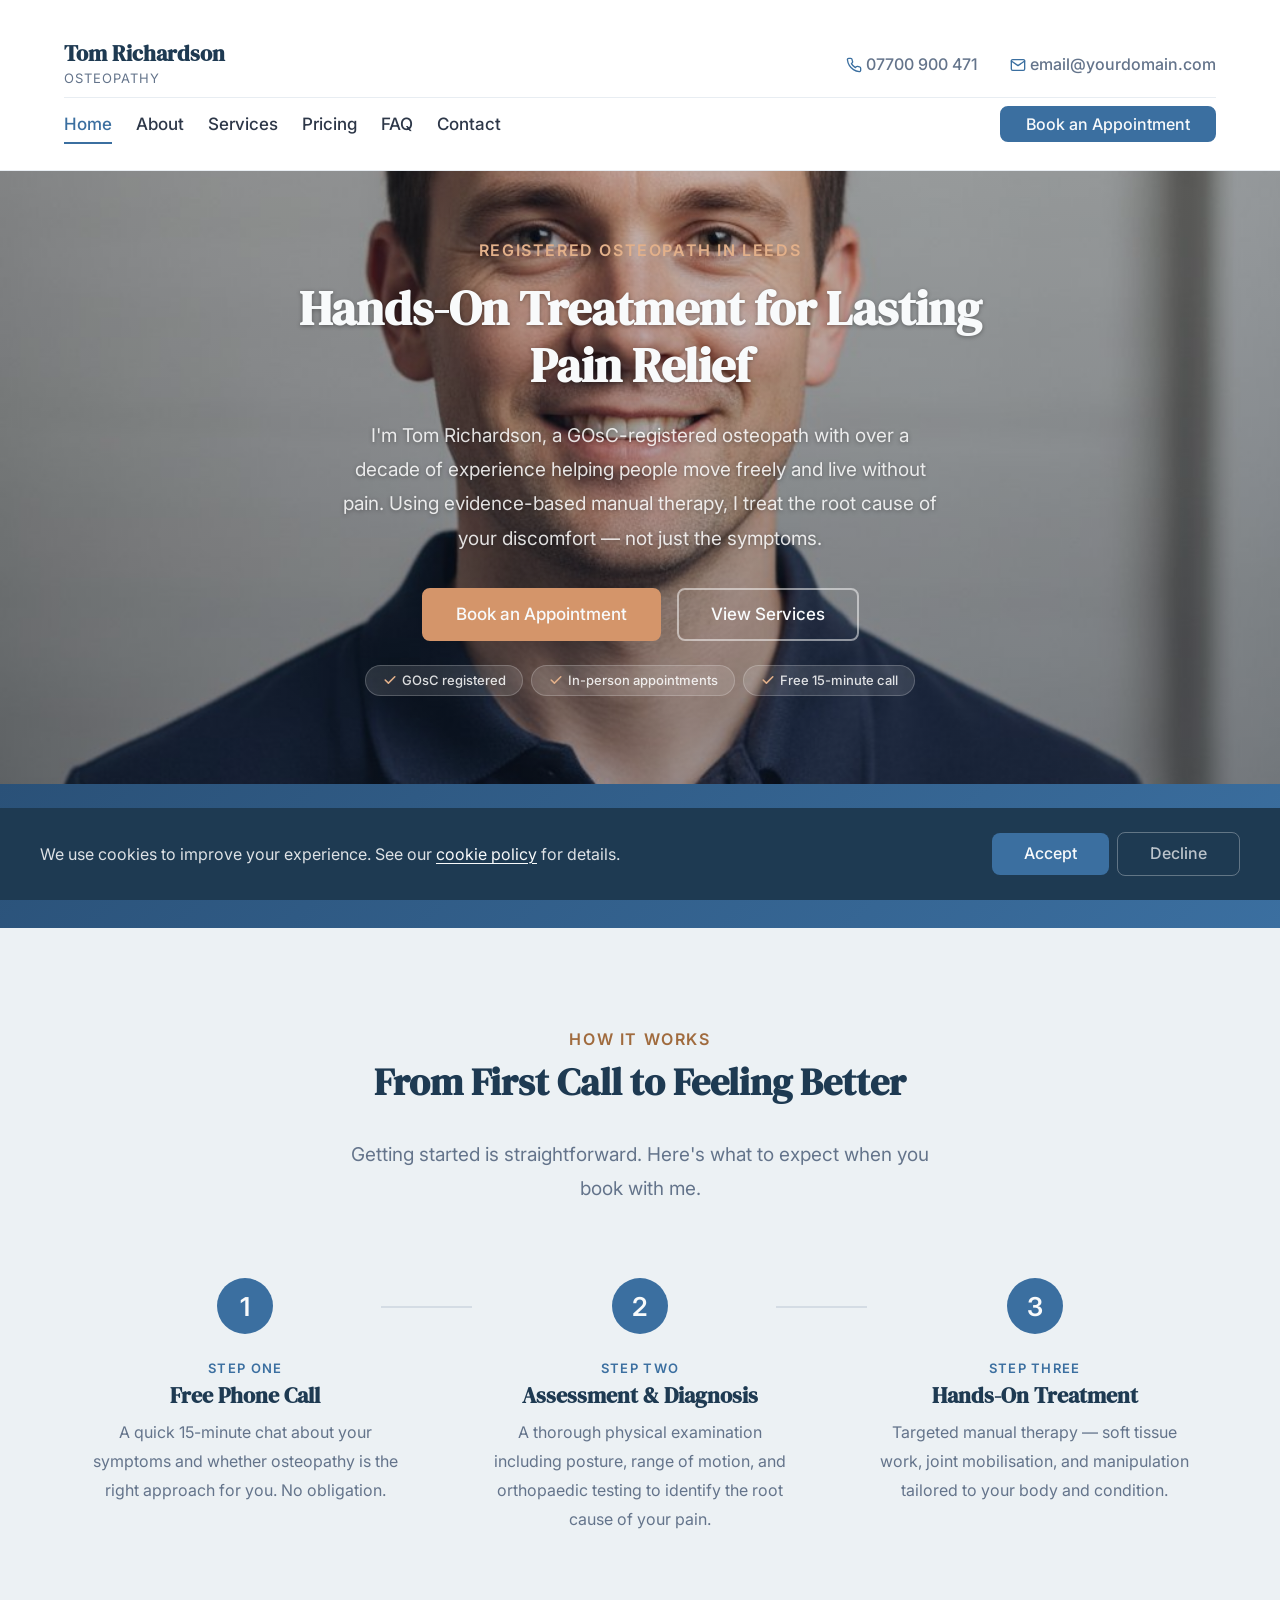
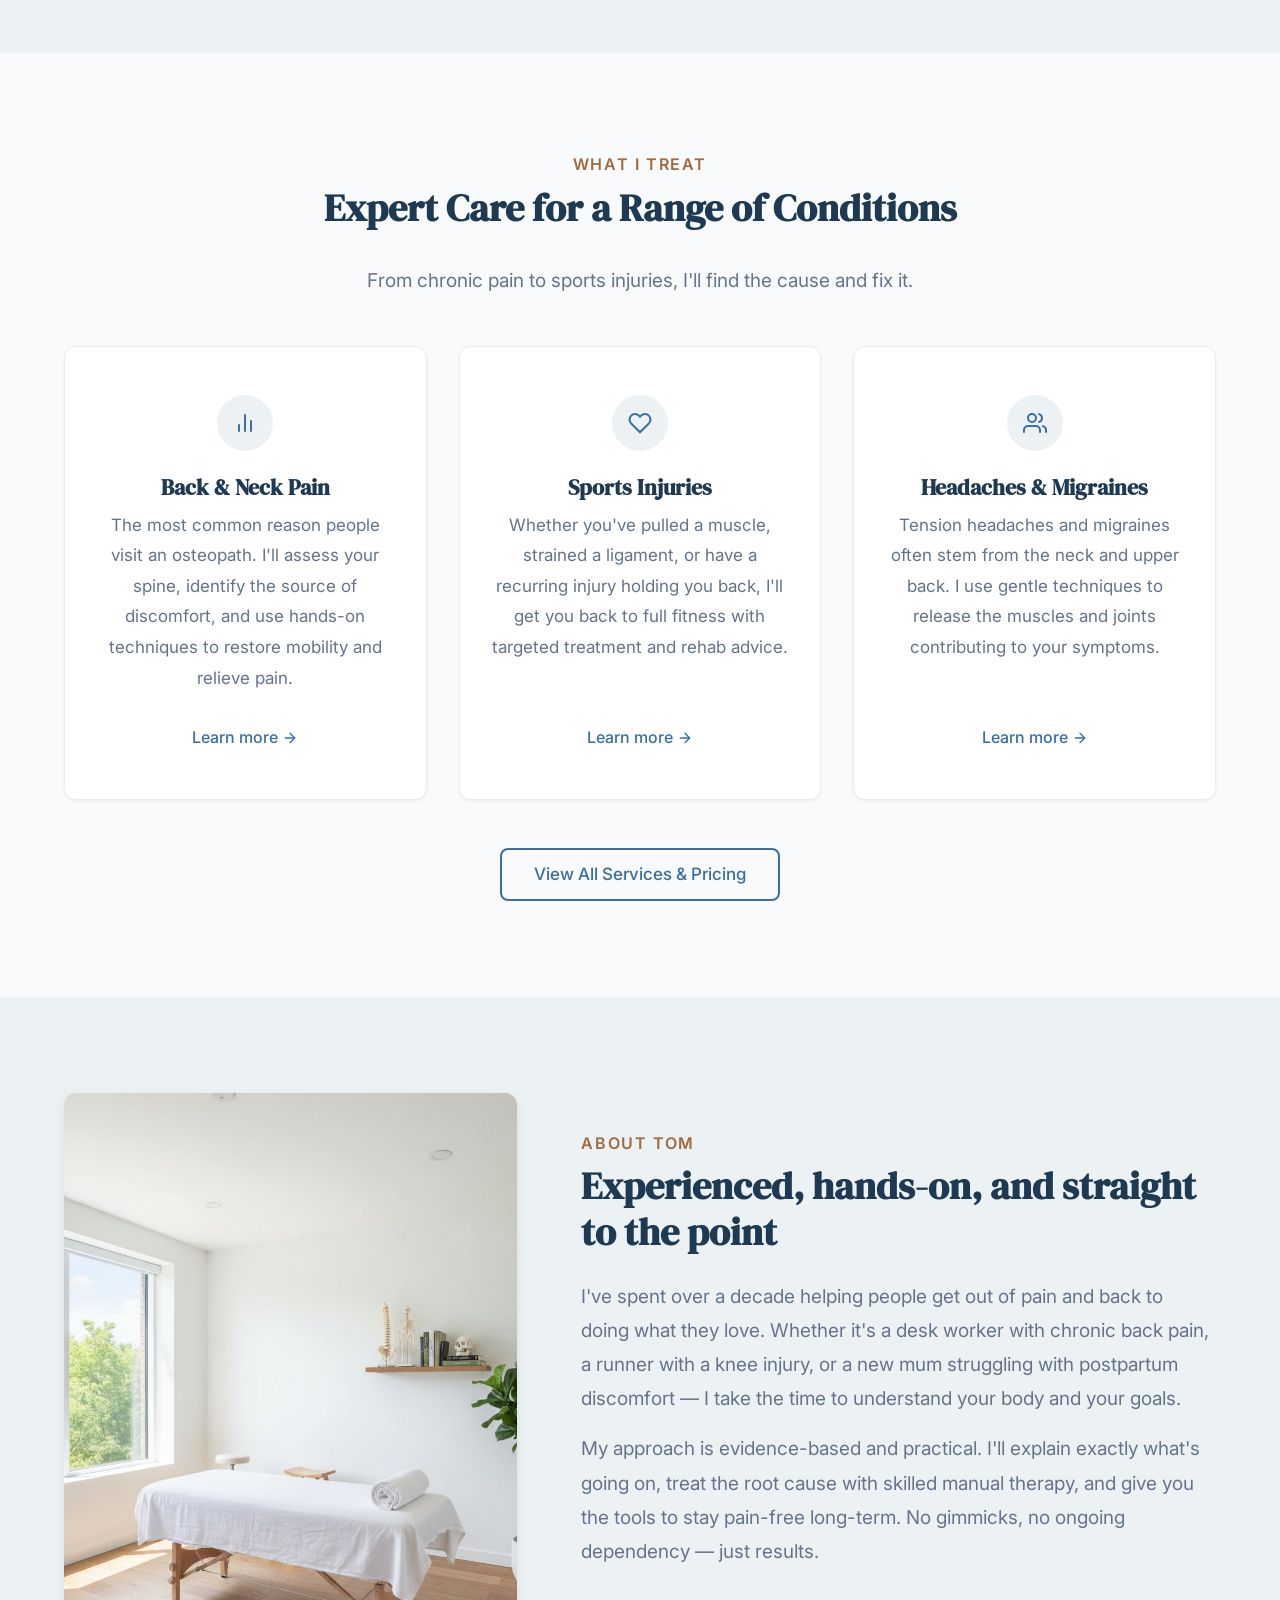
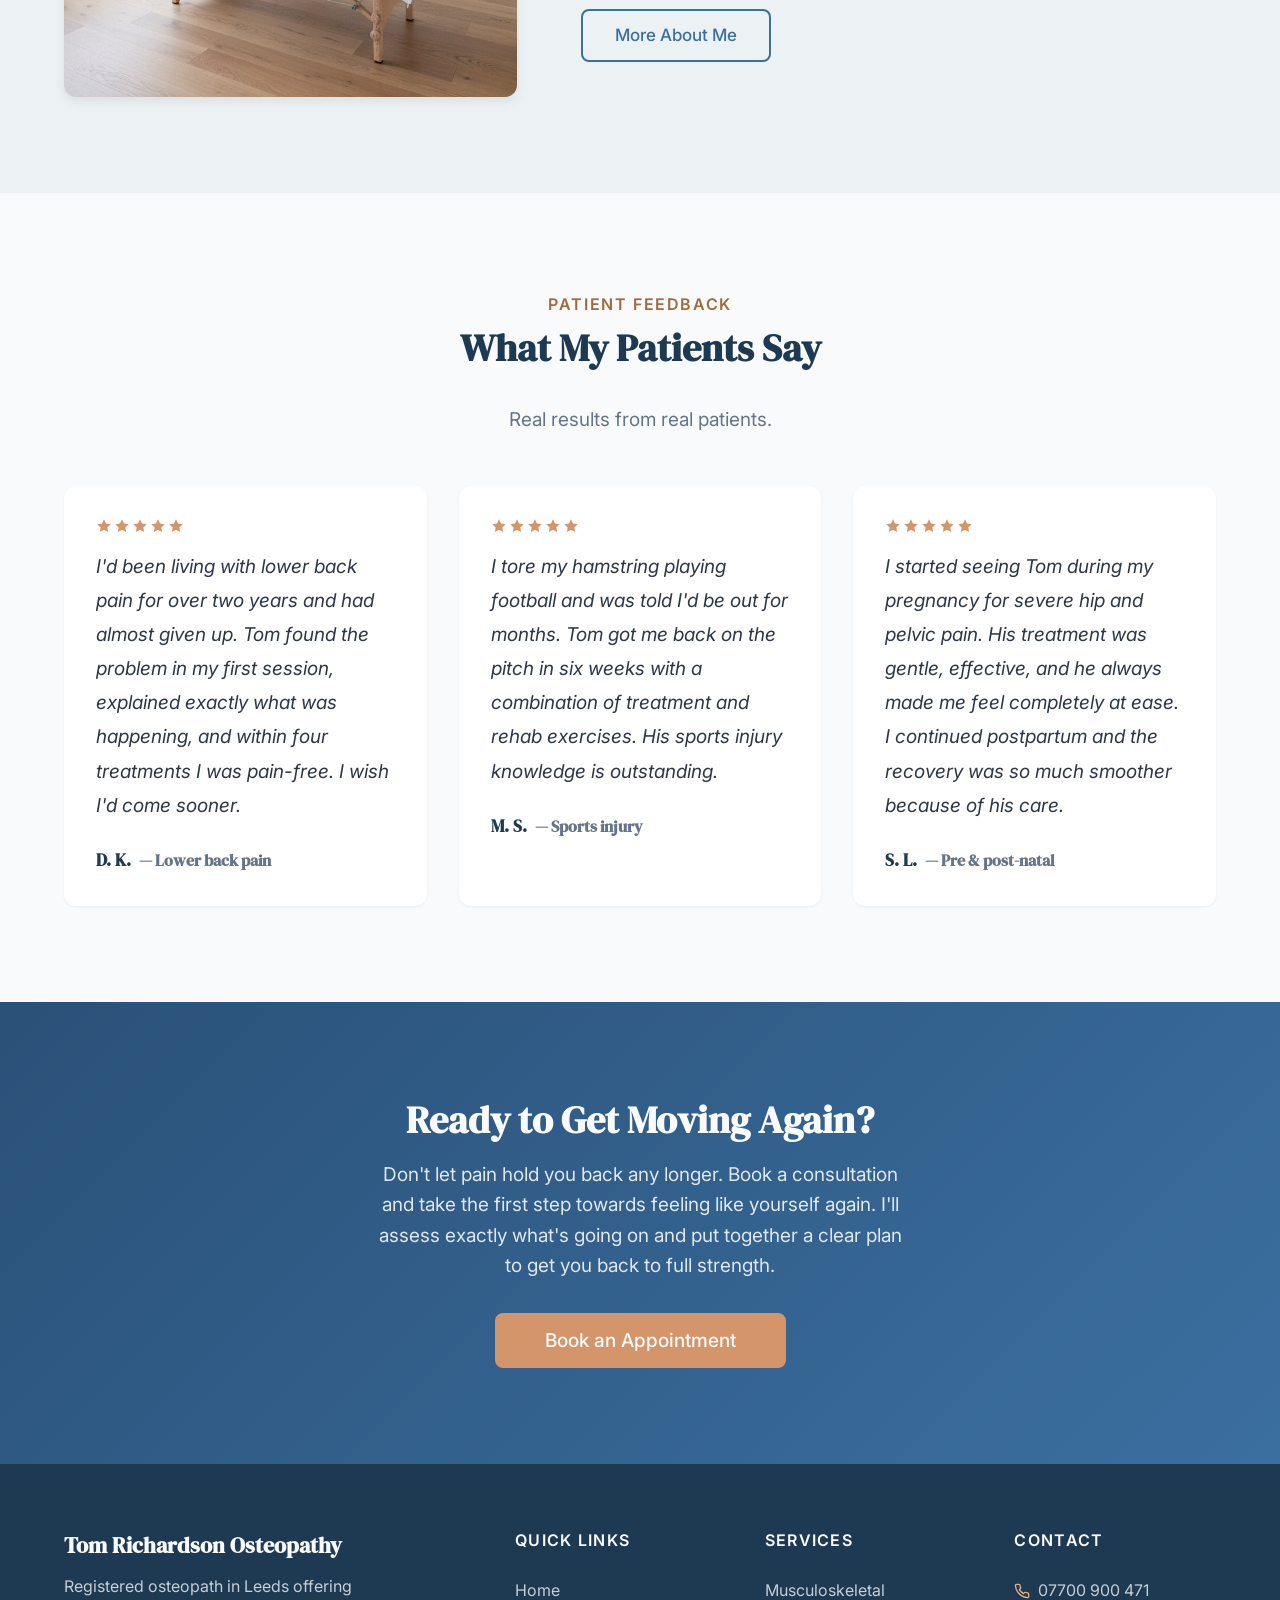
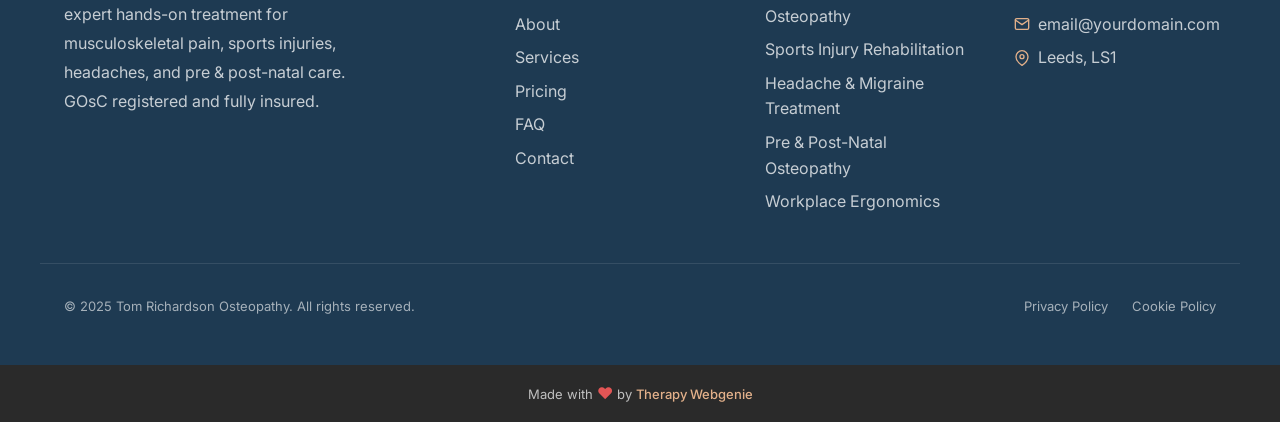
==== commit 73e2409c: "Redesign homepage with Demo 2 Trusty Blue layout - Switch theme from Warm Teal to Trusty Blue (DM Se" ====
--- a/index.html
+++ b/index.html
@@ -7,18 +7,18 @@
   <meta name="author" content="Tom Richardson Osteopathy">
   <title>Tom Richardson Osteopathy — Expert Osteopathy for a Pain-Free Life</title>
 
-  <link rel="canonical" href="https://osteopath.therapywebgenie.com/">
+  <link rel="canonical" href="https://trulyempoweredcode.github.io/demo-osteopath/">
 
   <meta property="og:type" content="website">
-  <meta property="og:url" content="https://osteopath.therapywebgenie.com/">
+  <meta property="og:url" content="https://trulyempoweredcode.github.io/demo-osteopath/">
   <meta property="og:title" content="Tom Richardson Osteopathy — Expert Osteopathy for a Pain-Free Life">
   <meta property="og:description" content="Registered osteopath in Leeds. Hands-on treatment for back pain, sports injuries, headaches, and musculoskeletal conditions.">
-  <meta property="og:image" content="https://osteopath.therapywebgenie.com/images/hero.jpg">
+  <meta property="og:image" content="https://trulyempoweredcode.github.io/demo-osteopath/images/hero-bg.jpg">
 
   <meta name="twitter:card" content="summary_large_image">
   <meta name="twitter:title" content="Tom Richardson Osteopathy — Expert Osteopathy for a Pain-Free Life">
   <meta name="twitter:description" content="Registered osteopath in Leeds. Hands-on treatment for back pain, sports injuries, headaches, and musculoskeletal conditions.">
-  <meta name="twitter:image" content="https://osteopath.therapywebgenie.com/images/hero.jpg">
+  <meta name="twitter:image" content="https://trulyempoweredcode.github.io/demo-osteopath/images/hero-bg.jpg">
 
   <link rel="preconnect" href="https://fonts.googleapis.com">
   <link rel="preconnect" href="https://fonts.gstatic.com" crossorigin>
@@ -33,7 +33,7 @@
     "@type": "LocalBusiness",
     "name": "Tom Richardson Osteopathy",
     "description": "Expert osteopathy in Leeds. Hands-on treatment for back pain, sports injuries, headaches, pre & post-natal care, and workplace ergonomics. GOsC registered.",
-    "url": "https://osteopath.therapywebgenie.com",
+    "url": "https://trulyempoweredcode.github.io/demo-osteopath",
     "telephone": "07700 900 471",
     "email": "email@yourdomain.com",
     "address": {
@@ -46,7 +46,7 @@
       "Mo-Fr 08:00-19:00",
       "Sa 09:00-13:00"
     ],
-    "image": "https://osteopath.therapywebgenie.com/images/hero.jpg",
+    "image": "https://trulyempoweredcode.github.io/demo-osteopath/images/hero-bg.jpg",
     "priceRange": "££"
   }
   </script>
@@ -57,27 +57,42 @@
   <a href="#main" class="skip-link">Skip to main content</a>
 
   <!-- SECTION: nav -->
-  <nav class="nav" role="navigation" aria-label="Main navigation">
-    <div class="container nav__inner">
-      <a href="index.html" class="nav__brand">
-        <!-- PROFILE:logo --><!-- /PROFILE:logo -->
-        <span class="nav__name"><!-- PROFILE:site_title -->Tom Richardson Osteopathy<!-- /PROFILE:site_title --></span>
-        <span class="nav__title"><!-- PROFILE:site_slogan -->Expert Osteopathy for a Pain-Free Life<!-- /PROFILE:site_slogan --></span>
-      </a>
-      <div class="nav__links">
-        <a href="index.html" class="nav__link nav__link--active">Home</a>
-        <a href="about.html" class="nav__link">About</a>
-        <a href="services.html" class="nav__link">Services</a>
-        <a href="pricing.html" class="nav__link">Pricing</a>
-        <a href="faq.html" class="nav__link">FAQ</a>
-        <a href="contact.html" class="nav__link">Contact</a>
-        <a href="contact.html" class="btn btn--primary nav__cta">Book an Appointment</a>
-      </div>
-      <button class="nav__toggle" aria-label="Toggle menu" aria-expanded="false" aria-controls="mobile-menu">
-        <span class="nav__toggle-bar"></span>
-        <span class="nav__toggle-bar"></span>
-        <span class="nav__toggle-bar"></span>
-      </button>
+  <nav class="nav nav--two-tier" role="navigation" aria-label="Main navigation">
+    <div class="container">
+      <div class="nav__top">
+        <a href="index.html" class="nav__brand nav__brand--inline">
+          <div class="nav__brand-text">
+            <span class="nav__name"><!-- PROFILE:site_title -->Tom Richardson<!-- /PROFILE:site_title --></span>
+            <span class="nav__title"><!-- PROFILE:site_slogan -->Osteopathy<!-- /PROFILE:site_slogan --></span>
+          </div>
+        </a>
+        <div class="nav__contact">
+          <div class="nav__contact-item">
+            <svg xmlns="http://www.w3.org/2000/svg" viewBox="0 0 24 24" fill="none" stroke="currentColor" stroke-width="2" stroke-linecap="round" stroke-linejoin="round"><path d="M22 16.92v3a2 2 0 0 1-2.18 2 19.79 19.79 0 0 1-8.63-3.07 19.5 19.5 0 0 1-6-6 19.79 19.79 0 0 1-3.07-8.67A2 2 0 0 1 4.11 2h3a2 2 0 0 1 2 1.72c.127.96.361 1.903.7 2.81a2 2 0 0 1-.45 2.11L8.09 9.91a16 16 0 0 0 6 6l1.27-1.27a2 2 0 0 1 2.11-.45c.907.339 1.85.573 2.81.7A2 2 0 0 1 22 16.92z"></path></svg>
+            <!-- PROFILE:phone_landline --><a href="tel:07700900471">07700 900 471</a><!-- /PROFILE:phone_landline -->
+          </div>
+          <div class="nav__contact-item">
+            <svg xmlns="http://www.w3.org/2000/svg" viewBox="0 0 24 24" fill="none" stroke="currentColor" stroke-width="2" stroke-linecap="round" stroke-linejoin="round"><path d="M4 4h16c1.1 0 2 .9 2 2v12c0 1.1-.9 2-2 2H4c-1.1 0-2-.9-2-2V6c0-1.1.9-2 2-2z"></path><polyline points="22,6 12,13 2,6"></polyline></svg>
+            <!-- PROFILE:email --><a href="mailto:email@yourdomain.com">email@yourdomain.com</a><!-- /PROFILE:email -->
+          </div>
+        </div>
+      </div>
+      <div class="nav__bottom">
+        <div class="nav__links">
+          <a href="index.html" class="nav__link nav__link--active">Home</a>
+          <a href="about.html" class="nav__link">About</a>
+          <a href="services.html" class="nav__link">Services</a>
+          <a href="pricing.html" class="nav__link">Pricing</a>
+          <a href="faq.html" class="nav__link">FAQ</a>
+          <a href="contact.html" class="nav__link">Contact</a>
+          <a href="contact.html" class="btn btn--primary nav__cta">Book an Appointment</a>
+        </div>
+        <button class="nav__toggle" aria-label="Toggle menu" aria-expanded="false" aria-controls="mobile-menu">
+          <span class="nav__toggle-bar"></span>
+          <span class="nav__toggle-bar"></span>
+          <span class="nav__toggle-bar"></span>
+        </button>
+      </div>
     </div>
     <div class="nav__mobile" id="mobile-menu" role="menu">
       <a href="index.html" class="nav__link nav__link--active" role="menuitem">Home</a>
@@ -87,64 +102,38 @@
       <a href="faq.html" class="nav__link" role="menuitem">FAQ</a>
       <a href="contact.html" class="nav__link" role="menuitem">Contact</a>
       <a href="contact.html" class="btn btn--primary" role="menuitem">Book an Appointment</a>
+      <div class="nav__mobile-contact">
+        <div class="nav__contact-item">
+          <svg xmlns="http://www.w3.org/2000/svg" viewBox="0 0 24 24" fill="none" stroke="currentColor" stroke-width="2" stroke-linecap="round" stroke-linejoin="round"><path d="M22 16.92v3a2 2 0 0 1-2.18 2 19.79 19.79 0 0 1-8.63-3.07 19.5 19.5 0 0 1-6-6 19.79 19.79 0 0 1-3.07-8.67A2 2 0 0 1 4.11 2h3a2 2 0 0 1 2 1.72c.127.96.361 1.903.7 2.81a2 2 0 0 1-.45 2.11L8.09 9.91a16 16 0 0 0 6 6l1.27-1.27a2 2 0 0 1 2.11-.45c.907.339 1.85.573 2.81.7A2 2 0 0 1 22 16.92z"></path></svg>
+          <a href="tel:07700900471">07700 900 471</a>
+        </div>
+        <div class="nav__contact-item">
+          <svg xmlns="http://www.w3.org/2000/svg" viewBox="0 0 24 24" fill="none" stroke="currentColor" stroke-width="2" stroke-linecap="round" stroke-linejoin="round"><path d="M4 4h16c1.1 0 2 .9 2 2v12c0 1.1-.9 2-2 2H4c-1.1 0-2-.9-2-2V6c0-1.1.9-2 2-2z"></path><polyline points="22,6 12,13 2,6"></polyline></svg>
+          <a href="mailto:email@yourdomain.com">email@yourdomain.com</a>
+        </div>
+      </div>
     </div>
   </nav>
   <!-- /SECTION: nav -->
 
-  <!-- Compact scroll header -->
-  <div class="nav-scroll" aria-hidden="true">
-    <div class="container nav-scroll__inner">
-      <div class="nav-scroll__brand">
-        <span class="nav-scroll__name"><!-- PROFILE:site_title -->Tom Richardson Osteopathy<!-- /PROFILE:site_title --></span>
-        <span class="nav-scroll__title"><!-- PROFILE:site_slogan -->Expert Osteopathy for a Pain-Free Life<!-- /PROFILE:site_slogan --></span>
-      </div>
-      <div class="nav-scroll__right">
-        <a href="tel:07700900471" class="nav-scroll__phone">
-          <svg xmlns="http://www.w3.org/2000/svg" viewBox="0 0 24 24" fill="none" stroke="currentColor" stroke-width="2" stroke-linecap="round" stroke-linejoin="round"><path d="M22 16.92v3a2 2 0 0 1-2.18 2 19.79 19.79 0 0 1-8.63-3.07 19.5 19.5 0 0 1-6-6 19.79 19.79 0 0 1-3.07-8.67A2 2 0 0 1 4.11 2h3a2 2 0 0 1 2 1.72c.127.96.361 1.903.7 2.81a2 2 0 0 1-.45 2.11L8.09 9.91a16 16 0 0 0 6 6l1.27-1.27a2 2 0 0 1 2.11-.45c.907.339 1.85.573 2.81.7A2 2 0 0 1 22 16.92z"></path></svg>
-          07700 900 471
-        </a>
-        <a href="tel:07700900471" class="nav-scroll__phone-icon" aria-label="Call us">
-          <svg xmlns="http://www.w3.org/2000/svg" viewBox="0 0 24 24" fill="none" stroke="currentColor" stroke-width="2" stroke-linecap="round" stroke-linejoin="round"><path d="M22 16.92v3a2 2 0 0 1-2.18 2 19.79 19.79 0 0 1-8.63-3.07 19.5 19.5 0 0 1-6-6 19.79 19.79 0 0 1-3.07-8.67A2 2 0 0 1 4.11 2h3a2 2 0 0 1 2 1.72c.127.96.361 1.903.7 2.81a2 2 0 0 1-.45 2.11L8.09 9.91a16 16 0 0 0 6 6l1.27-1.27a2 2 0 0 1 2.11-.45c.907.339 1.85.573 2.81.7A2 2 0 0 1 22 16.92z"></path></svg>
-        </a>
-        <button class="nav-scroll__toggle" aria-label="Toggle menu">
-          <span class="nav-scroll__toggle-bar"></span>
-          <span class="nav-scroll__toggle-bar"></span>
-          <span class="nav-scroll__toggle-bar"></span>
-        </button>
-      </div>
-    </div>
-  </div>
-
   <main id="main">
 
     <!-- SECTION: hero -->
-    <section class="hero hero--reverse">
+    <section class="hero hero--fullwidth" style="background: linear-gradient(rgb(20 30 50 / 23%), rgb(20 30 50 / 38%)), url('images/hero-bg.jpg') center/cover no-repeat;">
       <div class="container hero__inner">
         <div class="hero__content">
           <span class="hero__label">Registered Osteopath in Leeds</span>
           <h1 class="hero__heading">Hands-On Treatment for Lasting Pain Relief</h1>
           <p class="hero__text">I'm Tom Richardson, a GOsC-registered osteopath with over a decade of experience helping people move freely and live without pain. Using evidence-based manual therapy, I treat the root cause of your discomfort — not just the symptoms.</p>
-          <ul class="hero__ticks">
-            <li>
-              <svg xmlns="http://www.w3.org/2000/svg" viewBox="0 0 24 24" fill="none" stroke="currentColor" stroke-width="2" stroke-linecap="round" stroke-linejoin="round"><polyline points="20 6 9 17 4 12"></polyline></svg>
-              GOsC Registered
-            </li>
-            <li>
-              <svg xmlns="http://www.w3.org/2000/svg" viewBox="0 0 24 24" fill="none" stroke="currentColor" stroke-width="2" stroke-linecap="round" stroke-linejoin="round"><polyline points="20 6 9 17 4 12"></polyline></svg>
-              In-Person Appointments
-            </li>
-            <li>
-              <svg xmlns="http://www.w3.org/2000/svg" viewBox="0 0 24 24" fill="none" stroke="currentColor" stroke-width="2" stroke-linecap="round" stroke-linejoin="round"><polyline points="20 6 9 17 4 12"></polyline></svg>
-              Free 15-Minute Call
-            </li>
-          </ul>
           <div class="hero__actions">
             <a href="contact.html" class="btn btn--primary">Book an Appointment</a>
             <a href="services.html" class="btn btn--secondary">View Services</a>
           </div>
-        </div>
-        <div class="hero__image-wrap">
-          <img src="images/hero.jpg" alt="Tom Richardson, registered osteopath in Leeds, providing hands-on treatment" class="hero__image" width="800" height="600" loading="eager">
+          <ul class="hero__ticks">
+            <li><svg xmlns="http://www.w3.org/2000/svg" viewBox="0 0 20 20" fill="currentColor"><path fill-rule="evenodd" d="M16.707 5.293a1 1 0 010 1.414l-8 8a1 1 0 01-1.414 0l-4-4a1 1 0 011.414-1.414L8 12.586l7.293-7.293a1 1 0 011.414 0z" clip-rule="evenodd"/></svg> GOsC registered</li>
+            <li><svg xmlns="http://www.w3.org/2000/svg" viewBox="0 0 20 20" fill="currentColor"><path fill-rule="evenodd" d="M16.707 5.293a1 1 0 010 1.414l-8 8a1 1 0 01-1.414 0l-4-4a1 1 0 011.414-1.414L8 12.586l7.293-7.293a1 1 0 011.414 0z" clip-rule="evenodd"/></svg> In-person appointments</li>
+            <li><svg xmlns="http://www.w3.org/2000/svg" viewBox="0 0 20 20" fill="currentColor"><path fill-rule="evenodd" d="M16.707 5.293a1 1 0 010 1.414l-8 8a1 1 0 01-1.414 0l-4-4a1 1 0 011.414-1.414L8 12.586l7.293-7.293a1 1 0 011.414 0z" clip-rule="evenodd"/></svg> Free 15-minute call</li>
+          </ul>
         </div>
       </div>
     </section>
@@ -192,7 +181,7 @@
           <h2>From First Call to Feeling Better</h2>
           <p class="section-subtitle">Getting started is straightforward. Here's what to expect when you book with me.</p>
         </div>
-        <div class="steps steps--connected steps--4">
+        <div class="steps steps--connected">
           <div class="step">
             <div class="step__number" style="font-family: var(--font-body);">1</div>
             <span class="step__label">Step One</span>
@@ -211,24 +200,84 @@
             <h3 class="step__title">Hands-On Treatment</h3>
             <p class="step__text">Targeted manual therapy — soft tissue work, joint mobilisation, and manipulation tailored to your body and condition.</p>
           </div>
-          <div class="step">
-            <div class="step__number" style="font-family: var(--font-body);">4</div>
-            <span class="step__label">Step Four</span>
-            <h3 class="step__title">Recovery &amp; Prevention</h3>
-            <p class="step__text">Personalised exercise and lifestyle advice to keep you pain-free and prevent the problem from coming back.</p>
-          </div>
         </div>
       </div>
     </section>
     <!-- /SECTION: steps -->
 
+    <!-- SECTION: services-overview -->
+    <section class="section reveal">
+      <div class="container text-center">
+        <span class="section-label">What I Treat</span>
+        <h2>Expert Care for a Range of Conditions</h2>
+        <p class="section-subtitle">From chronic pain to sports injuries, I'll find the cause and fix it.</p>
+      </div>
+      <div class="container grid grid--3">
+        <a href="services.html#service-musculoskeletal" class="card card--service">
+          <div class="card__icon">
+            <svg xmlns="http://www.w3.org/2000/svg" viewBox="0 0 24 24" fill="none" stroke="currentColor" stroke-width="2" stroke-linecap="round" stroke-linejoin="round"><path d="M18 20V10"></path><path d="M12 20V4"></path><path d="M6 20v-6"></path></svg>
+          </div>
+          <h3 class="card__title">Back &amp; Neck Pain</h3>
+          <p class="card__text">The most common reason people visit an osteopath. I'll assess your spine, identify the source of discomfort, and use hands-on techniques to restore mobility and relieve pain.</p>
+          <span class="card__link">
+            Learn more
+            <svg xmlns="http://www.w3.org/2000/svg" viewBox="0 0 24 24" fill="none" stroke="currentColor" stroke-width="2" stroke-linecap="round" stroke-linejoin="round"><line x1="5" y1="12" x2="19" y2="12"></line><polyline points="12 5 19 12 12 19"></polyline></svg>
+          </span>
+        </a>
+        <a href="services.html#service-sports" class="card card--service">
+          <div class="card__icon">
+            <svg xmlns="http://www.w3.org/2000/svg" viewBox="0 0 24 24" fill="none" stroke="currentColor" stroke-width="2" stroke-linecap="round" stroke-linejoin="round"><path d="M20.84 4.61a5.5 5.5 0 0 0-7.78 0L12 5.67l-1.06-1.06a5.5 5.5 0 0 0-7.78 7.78l1.06 1.06L12 21.23l7.78-7.78 1.06-1.06a5.5 5.5 0 0 0 0-7.78z"></path></svg>
+          </div>
+          <h3 class="card__title">Sports Injuries</h3>
+          <p class="card__text">Whether you've pulled a muscle, strained a ligament, or have a recurring injury holding you back, I'll get you back to full fitness with targeted treatment and rehab advice.</p>
+          <span class="card__link">
+            Learn more
+            <svg xmlns="http://www.w3.org/2000/svg" viewBox="0 0 24 24" fill="none" stroke="currentColor" stroke-width="2" stroke-linecap="round" stroke-linejoin="round"><line x1="5" y1="12" x2="19" y2="12"></line><polyline points="12 5 19 12 12 19"></polyline></svg>
+          </span>
+        </a>
+        <a href="services.html#service-headaches" class="card card--service">
+          <div class="card__icon">
+            <svg xmlns="http://www.w3.org/2000/svg" viewBox="0 0 24 24" fill="none" stroke="currentColor" stroke-width="2" stroke-linecap="round" stroke-linejoin="round"><path d="M17 21v-2a4 4 0 0 0-4-4H5a4 4 0 0 0-4 4v2"></path><circle cx="9" cy="7" r="4"></circle><path d="M23 21v-2a4 4 0 0 0-3-3.87"></path><path d="M16 3.13a4 4 0 0 1 0 7.75"></path></svg>
+          </div>
+          <h3 class="card__title">Headaches &amp; Migraines</h3>
+          <p class="card__text">Tension headaches and migraines often stem from the neck and upper back. I use gentle techniques to release the muscles and joints contributing to your symptoms.</p>
+          <span class="card__link">
+            Learn more
+            <svg xmlns="http://www.w3.org/2000/svg" viewBox="0 0 24 24" fill="none" stroke="currentColor" stroke-width="2" stroke-linecap="round" stroke-linejoin="round"><line x1="5" y1="12" x2="19" y2="12"></line><polyline points="12 5 19 12 12 19"></polyline></svg>
+          </span>
+        </a>
+      </div>
+      <div class="container text-center section-footer">
+        <a href="services.html" class="btn btn--secondary">View All Services &amp; Pricing</a>
+      </div>
+    </section>
+    <!-- /SECTION: services-overview -->
+
+    <!-- SECTION: intro -->
+    <section class="section section--alt reveal">
+      <div class="container intro__inner">
+        <div class="intro__image-wrap">
+          <img src="images/home-lifestyle.jpg" alt="Tom Richardson, registered osteopath in Leeds" class="intro__image" width="600" height="800" loading="lazy">
+        </div>
+        <div class="intro__text">
+          <span class="section-label">About Tom</span>
+          <h2>Experienced, hands-on, and straight to the point</h2>
+          <p>I've spent over a decade helping people get out of pain and back to doing what they love. Whether it's a desk worker with chronic back pain, a runner with a knee injury, or a new mum struggling with postpartum discomfort — I take the time to understand your body and your goals.</p>
+          <p>My approach is evidence-based and practical. I'll explain exactly what's going on, treat the root cause with skilled manual therapy, and give you the tools to stay pain-free long-term. No gimmicks, no ongoing dependency — just results.</p>
+          <a href="about.html" class="btn btn--secondary">More About Me</a>
+        </div>
+      </div>
+    </section>
+    <!-- /SECTION: intro -->
+
     <!-- SECTION: testimonials -->
-    <section class="section section--alt">
+    <section class="section reveal">
       <div class="container text-center">
         <span class="section-label">Patient Feedback</span>
         <h2>What My Patients Say</h2>
-      </div>
-      <div class="container grid grid--2">
+        <p class="section-subtitle">Real results from real patients.</p>
+      </div>
+      <div class="container grid grid--3">
         <div class="testimonial testimonial--card">
           <div class="testimonial__stars">
             <svg viewBox="0 0 24 24"><path d="M12 2l3.09 6.26L22 9.27l-5 4.87 1.18 6.88L12 17.77l-6.18 3.25L7 14.14 2 9.27l6.91-1.01L12 2z"/></svg>
@@ -238,7 +287,7 @@
             <svg viewBox="0 0 24 24"><path d="M12 2l3.09 6.26L22 9.27l-5 4.87 1.18 6.88L12 17.77l-6.18 3.25L7 14.14 2 9.27l6.91-1.01L12 2z"/></svg>
           </div>
           <p class="testimonial__quote">I'd been living with lower back pain for over two years and had almost given up. Tom found the problem in my first session, explained exactly what was happening, and within four treatments I was pain-free. I wish I'd come sooner.</p>
-          <p class="testimonial__author">David K. <span class="testimonial__detail" style="display:inline; margin-left: 0.25em;">&mdash; Lower back pain</span></p>
+          <p class="testimonial__author">D. K. <span class="testimonial__detail" style="display:inline; margin-left: 0.25em;">&mdash; Lower back pain</span></p>
         </div>
         <div class="testimonial testimonial--card">
           <div class="testimonial__stars">
@@ -249,7 +298,18 @@
             <svg viewBox="0 0 24 24"><path d="M12 2l3.09 6.26L22 9.27l-5 4.87 1.18 6.88L12 17.77l-6.18 3.25L7 14.14 2 9.27l6.91-1.01L12 2z"/></svg>
           </div>
           <p class="testimonial__quote">I tore my hamstring playing football and was told I'd be out for months. Tom got me back on the pitch in six weeks with a combination of treatment and rehab exercises. His sports injury knowledge is outstanding.</p>
-          <p class="testimonial__author">Mark S. <span class="testimonial__detail" style="display:inline; margin-left: 0.25em;">&mdash; Sports injury rehabilitation</span></p>
+          <p class="testimonial__author">M. S. <span class="testimonial__detail" style="display:inline; margin-left: 0.25em;">&mdash; Sports injury</span></p>
+        </div>
+        <div class="testimonial testimonial--card">
+          <div class="testimonial__stars">
+            <svg viewBox="0 0 24 24"><path d="M12 2l3.09 6.26L22 9.27l-5 4.87 1.18 6.88L12 17.77l-6.18 3.25L7 14.14 2 9.27l6.91-1.01L12 2z"/></svg>
+            <svg viewBox="0 0 24 24"><path d="M12 2l3.09 6.26L22 9.27l-5 4.87 1.18 6.88L12 17.77l-6.18 3.25L7 14.14 2 9.27l6.91-1.01L12 2z"/></svg>
+            <svg viewBox="0 0 24 24"><path d="M12 2l3.09 6.26L22 9.27l-5 4.87 1.18 6.88L12 17.77l-6.18 3.25L7 14.14 2 9.27l6.91-1.01L12 2z"/></svg>
+            <svg viewBox="0 0 24 24"><path d="M12 2l3.09 6.26L22 9.27l-5 4.87 1.18 6.88L12 17.77l-6.18 3.25L7 14.14 2 9.27l6.91-1.01L12 2z"/></svg>
+            <svg viewBox="0 0 24 24"><path d="M12 2l3.09 6.26L22 9.27l-5 4.87 1.18 6.88L12 17.77l-6.18 3.25L7 14.14 2 9.27l6.91-1.01L12 2z"/></svg>
+          </div>
+          <p class="testimonial__quote">I started seeing Tom during my pregnancy for severe hip and pelvic pain. His treatment was gentle, effective, and he always made me feel completely at ease. I continued postpartum and the recovery was so much smoother because of his care.</p>
+          <p class="testimonial__author">S. L. <span class="testimonial__detail" style="display:inline; margin-left: 0.25em;">&mdash; Pre &amp; post-natal</span></p>
         </div>
       </div>
     </section>
@@ -260,9 +320,7 @@
       <div class="container text-center">
         <h2>Ready to Get Moving Again?</h2>
         <p>Don't let pain hold you back any longer. Book a consultation and take the first step towards feeling like yourself again. I'll assess exactly what's going on and put together a clear plan to get you back to full strength.</p>
-        <div class="cta-banner__buttons">
-          <a href="contact.html" class="btn btn--accent">Book an Appointment</a>
-        </div>
+        <a href="contact.html" class="btn btn--accent">Book an Appointment</a>
       </div>
     </section>
     <!-- /SECTION: cta -->
@@ -342,4 +400,4 @@
 
   <script src="js/main.js"></script>
 </body>
-</html>+</html>
--- a/css/components.css
+++ b/css/components.css
@@ -3706,6 +3706,7 @@
 .icon-box--left {
   text-align: left;
   display: flex;
+  align-items: center;
   gap: var(--space-lg);
 }
 
@@ -4723,7 +4724,7 @@
 }
 
 .comparison__card h3 {
-  font-size: var(--text-md);
+  font-size: var(--text-xl);
   margin-bottom: var(--space-lg);
 }
 
@@ -5197,12 +5198,13 @@
    ============================================= */
 .comparison-table {
   width: 100%;
-  border-collapse: collapse;
+  border-collapse: separate;
+  border-spacing: 0;
   background-color: var(--color-surface);
   border-radius: var(--radius-lg);
   overflow: hidden;
   box-shadow: var(--shadow-sm);
-  border: 1px solid var(--color-border-light);
+  border: 2px solid #ccc;
 }
 
 .comparison-table thead th {
@@ -5213,7 +5215,12 @@
   font-weight: var(--font-weight-bold);
   color: var(--color-text-heading);
   text-align: center;
-  border-bottom: 2px solid var(--color-border);
+  border-bottom: 2px solid #ccc;
+  border-right: 1px solid var(--color-border-light);
+}
+
+.comparison-table thead th:last-child {
+  border-right: none;
 }
 
 .comparison-table thead th:first-child {
@@ -5225,7 +5232,12 @@
   font-size: var(--text-sm);
   color: var(--color-text);
   border-bottom: 1px solid var(--color-border-light);
+  border-right: 1px solid var(--color-border-light);
   text-align: center;
+}
+
+.comparison-table tbody td:last-child {
+  border-right: none;
 }
 
 .comparison-table tbody td:first-child {
@@ -5718,6 +5730,64 @@
   background: rgba(255, 255, 255, 0.25);
 }
 
+/* =============================================
+   VIDEO EMBED
+   Responsive 16:9 wrapper for iframe videos.
+   ============================================= */
+.video-embed {
+  position: relative;
+  padding-bottom: 56.25%;
+  height: 0;
+  overflow: hidden;
+  border-radius: var(--radius-lg);
+  box-shadow: var(--shadow-md);
+}
+
+.video-embed iframe {
+  position: absolute;
+  top: 0;
+  left: 0;
+  width: 100%;
+  height: 100%;
+  border: 0;
+  border-radius: var(--radius-lg);
+}
+
+/* =============================================
+   VIDEO SPLIT
+   Optional centered header across both columns,
+   then text left + video right. Stacks on mobile.
+   ============================================= */
+.video-split {
+  display: grid;
+  grid-template-columns: 1fr;
+  gap: var(--space-2xl);
+  align-items: center;
+}
+
+.video-split__header {
+  text-align: center;
+}
+
+.video-split__header h2 {
+  margin-bottom: var(--space-sm);
+}
+
+.video-split__content p {
+  color: var(--color-text-light);
+  line-height: var(--line-height-relaxed);
+}
+
+@media (min-width: 768px) {
+  .video-split {
+    grid-template-columns: 1fr 1fr;
+  }
+
+  .video-split__header {
+    grid-column: 1 / -1;
+  }
+}
+
 /* --- Back to Top --- */
 .back-to-top {
   position: fixed;
@@ -5988,6 +6058,7 @@
   font-size: var(--text-sm);
   line-height: var(--line-height-relaxed);
   color: rgba(255, 255, 255, 0.85);
+  margin-bottom: 0;
 }
 
 .cookie-banner__text a {
@@ -6011,6 +6082,30 @@
 
 .cookie-banner__accept:hover {
   background: var(--color-primary-dark);
+}
+
+.cookie-banner__decline {
+  background: transparent;
+  color: rgba(255, 255, 255, 0.7);
+  padding: var(--space-sm) var(--space-xl);
+  border-radius: var(--radius-md);
+  font-size: var(--text-sm);
+  font-weight: var(--font-weight-medium);
+  cursor: pointer;
+  border: 1px solid rgba(255, 255, 255, 0.3);
+  white-space: nowrap;
+  transition: color var(--transition-fast), border-color var(--transition-fast);
+}
+
+.cookie-banner__decline:hover {
+  color: var(--color-text-inverse);
+  border-color: rgba(255, 255, 255, 0.6);
+}
+
+.cookie-banner__buttons {
+  display: flex;
+  gap: var(--space-sm);
+  align-items: center;
 }
 
 @media (min-width: 768px) {
--- a/css/theme.css
+++ b/css/theme.css
@@ -1,11 +1,11 @@
 /* =============================================
    THEME: Trusty Blue
-   Professional, trustworthy — healthcare, consulting
-   Font Pairing: Boutique (Fraunces + DM Sans)
+   Professional, trustworthy — counselling, healthcare
+   Font Pairing: Corporate (DM Serif Display + Inter)
    ============================================= */
 
 /* --- Google Fonts --- */
-@import url('https://fonts.googleapis.com/css2?family=Fraunces:ital,wght@0,400;0,700;1,400&family=DM+Sans:wght@400;500;600;700&display=swap');
+@import url('https://fonts.googleapis.com/css2?family=DM+Serif+Display:wght@400&family=Inter:wght@400;500;600&display=swap');
 
 /* --- Theme Variables --- */
 :root {
@@ -37,13 +37,14 @@
   --color-error: #C45B5B;
 
   /* Typography */
-  --font-heading: 'Fraunces', Georgia, 'Times New Roman', serif;
-  --font-body: 'DM Sans', -apple-system, BlinkMacSystemFont, 'Segoe UI', Roboto, sans-serif;
+  --font-heading: 'DM Serif Display', Georgia, 'Times New Roman', serif;
+  --font-body: 'Inter', -apple-system, BlinkMacSystemFont, 'Segoe UI', Roboto, sans-serif;
+}
 
-  /* Size overrides for Fraunces + DM Sans */
-  --text-h1-desktop: 2.75rem;
-  --text-h2-desktop: 2.2rem;
-  --text-h3-desktop: 1.65rem;
+/* Hero text shadow for lighter overlay */
+.hero__heading,
+.hero__text {
+  text-shadow: 0 1px 4px rgba(0, 0, 0, 0.35);
 }
 
 /* Contact page heading overrides */
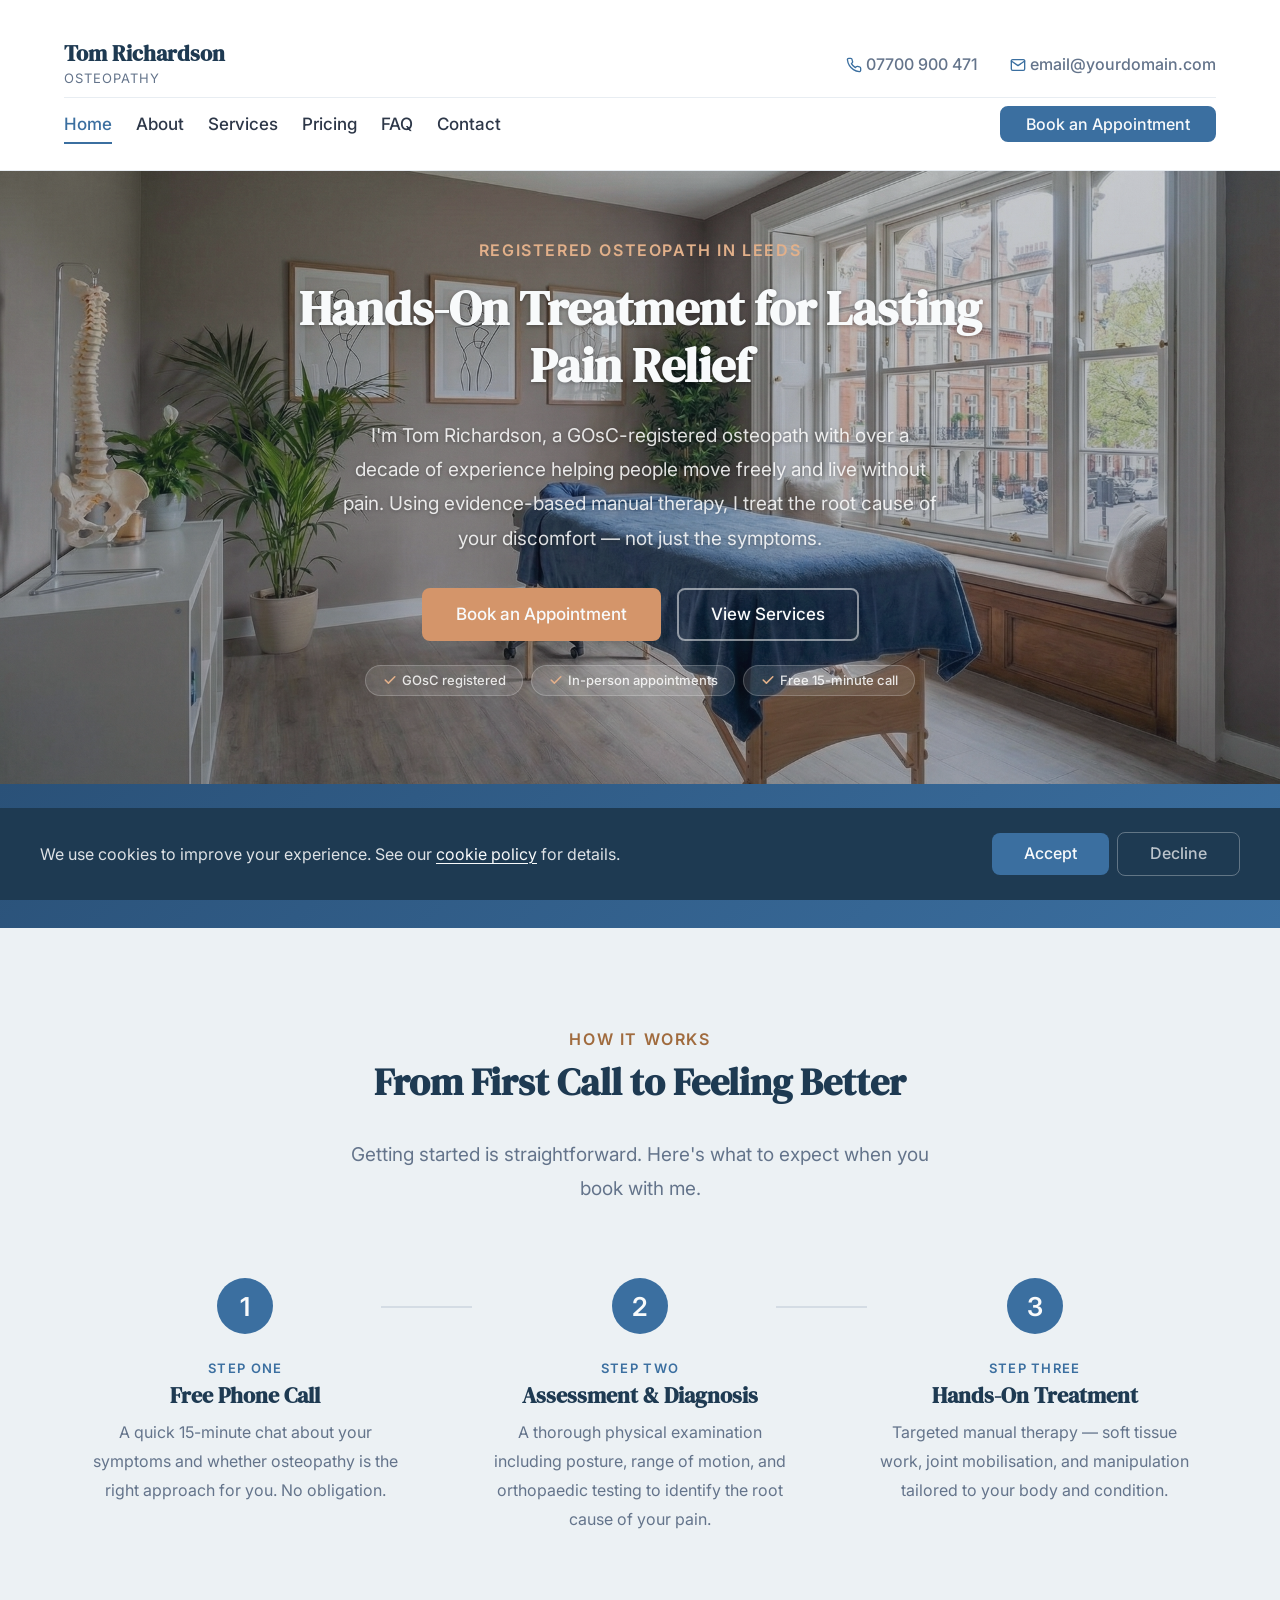
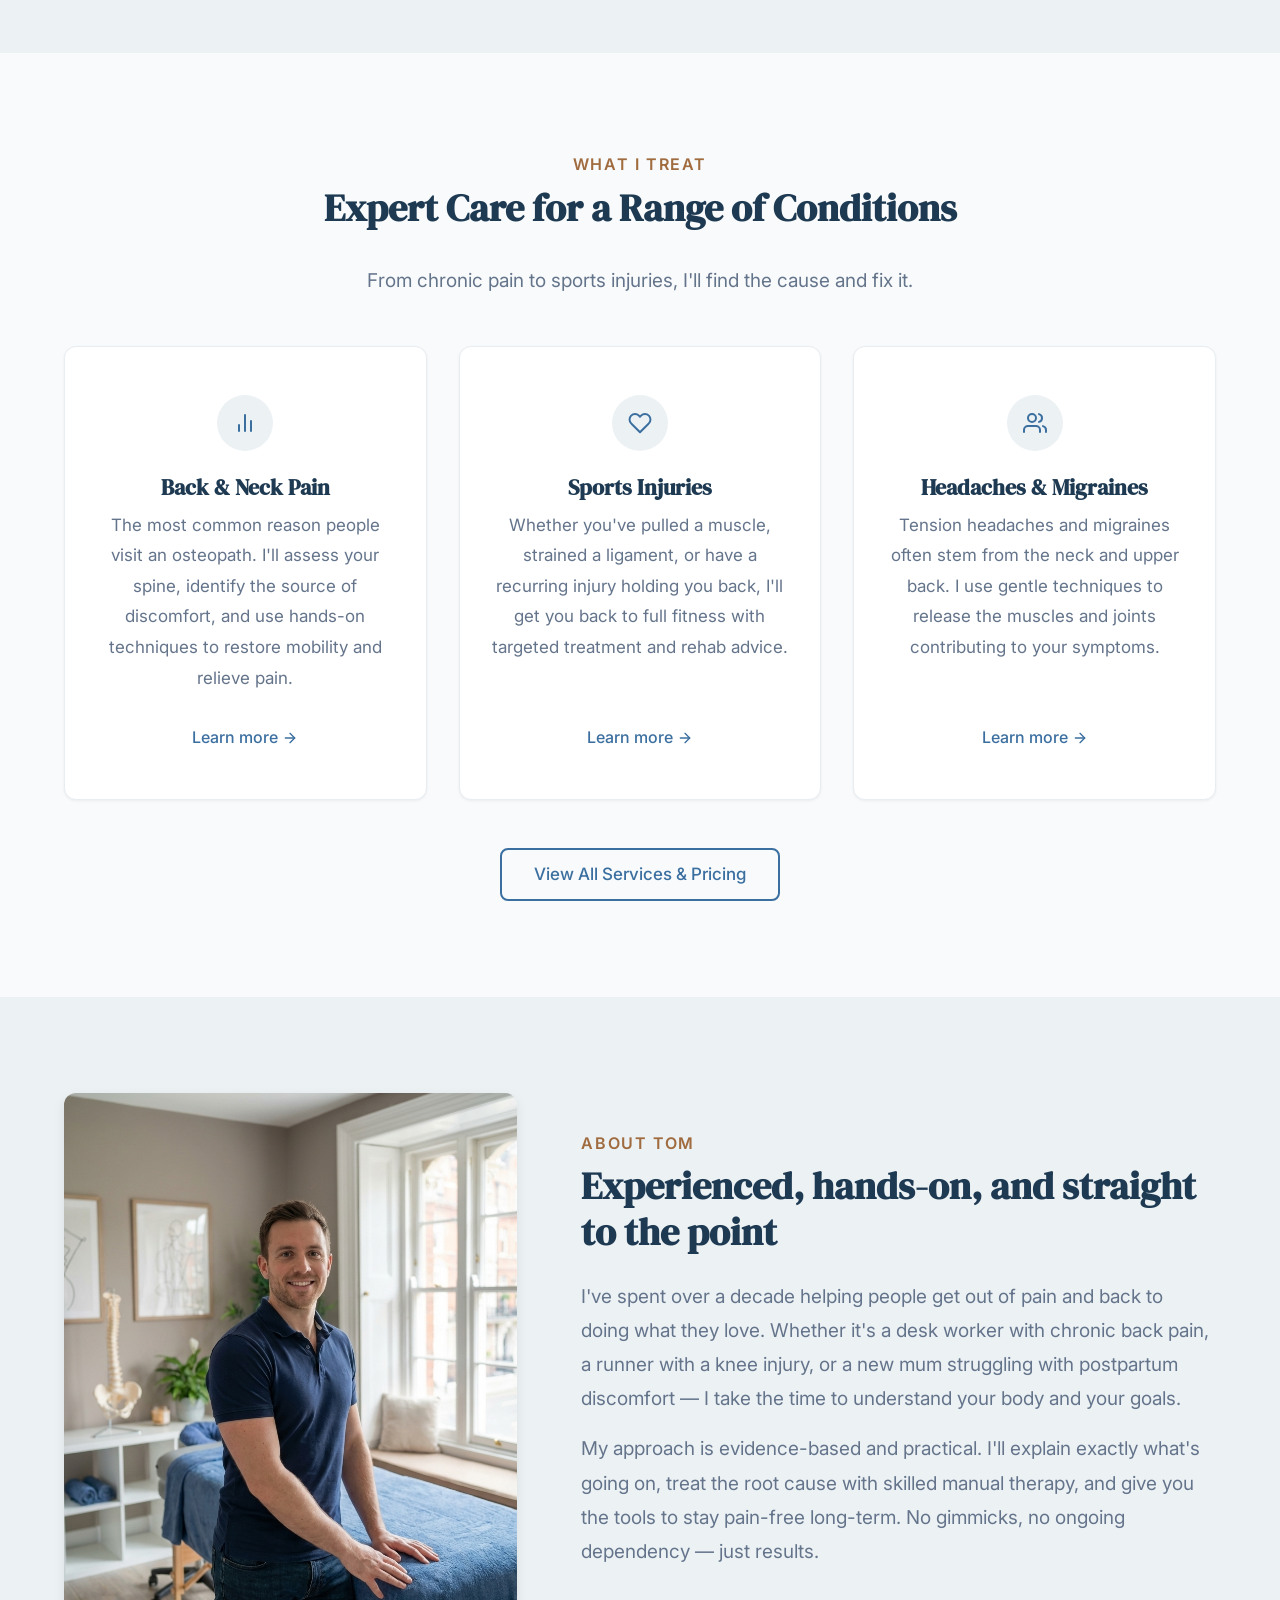
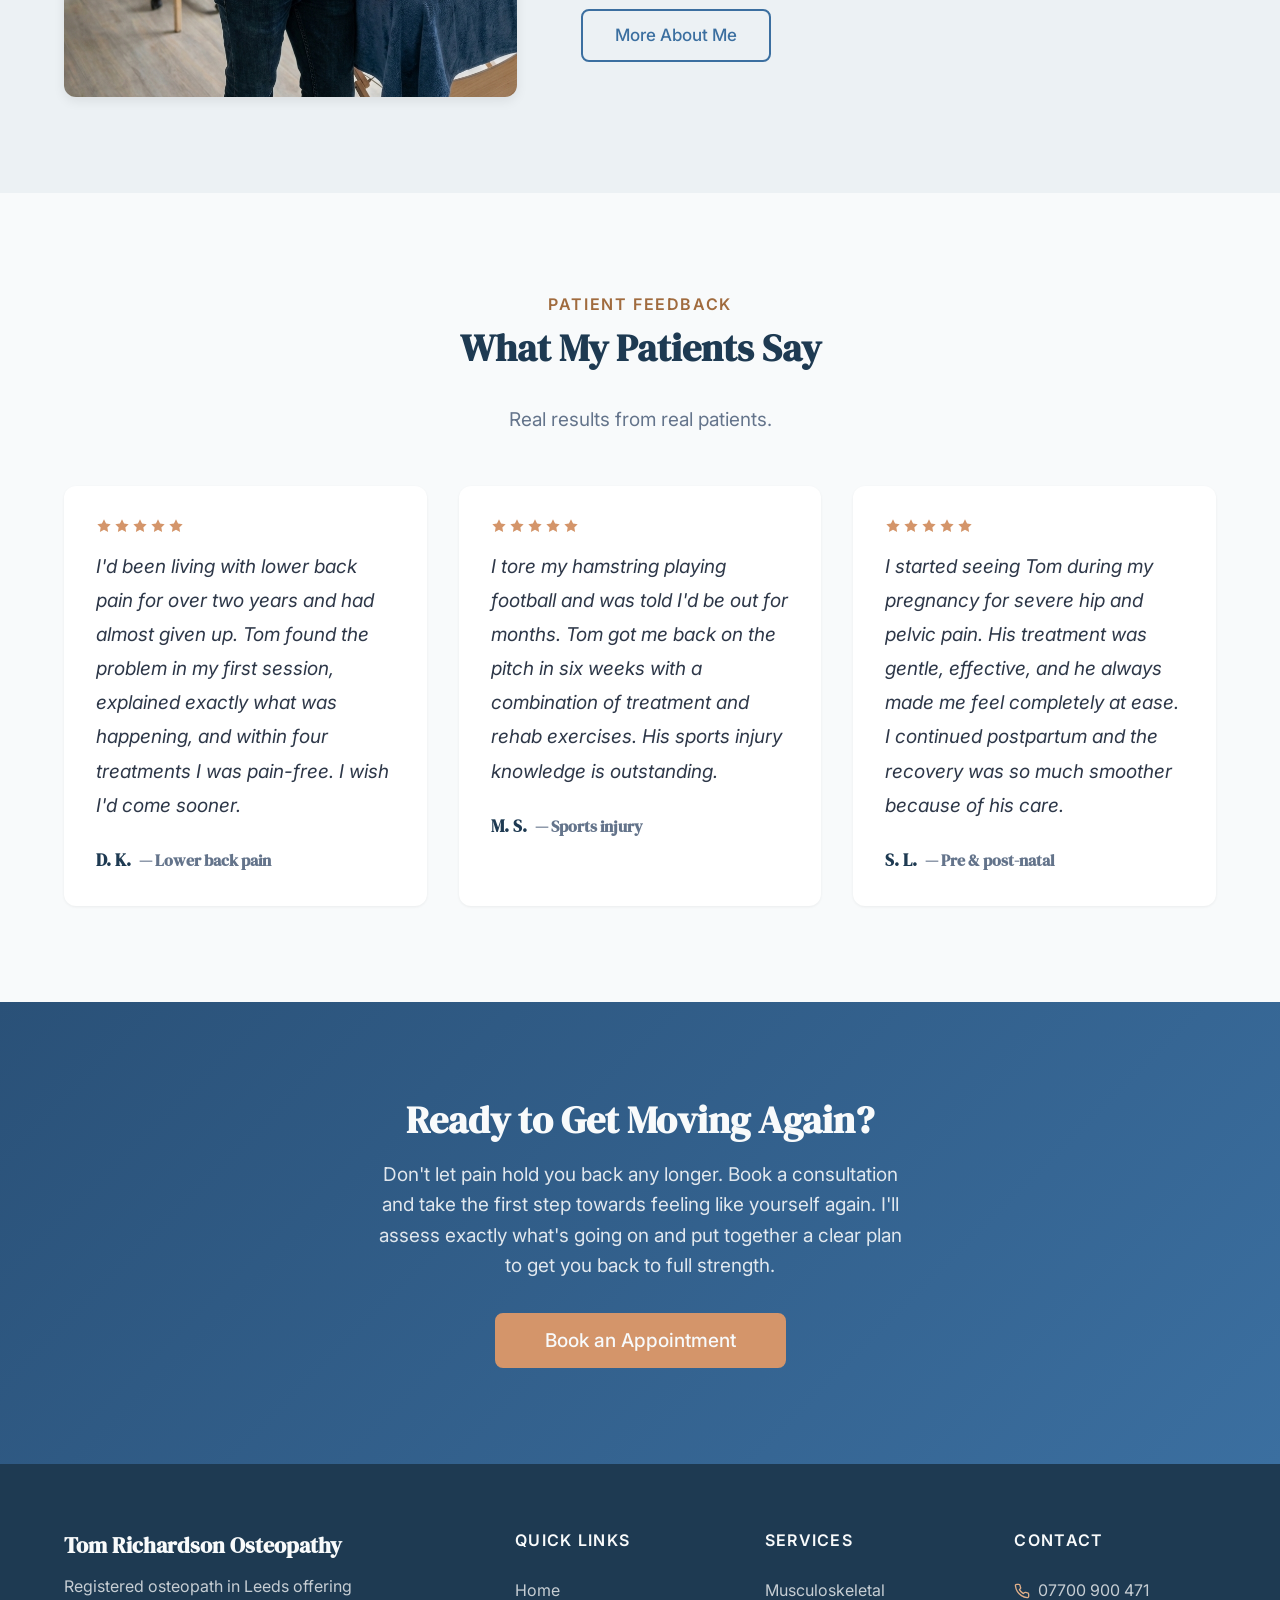
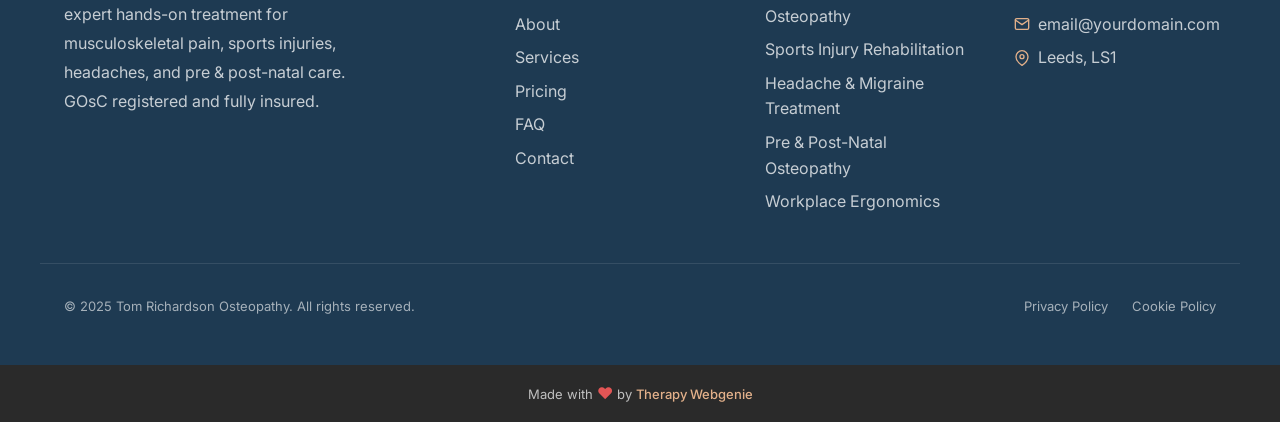
==== commit a9a96d35: "Update images: new hero-bg, home-portrait, about-portrait Co-Authored-By: Claude Opus 4.6 (1M contex" ====
--- a/index.html
+++ b/index.html
@@ -257,7 +257,7 @@
     <section class="section section--alt reveal">
       <div class="container intro__inner">
         <div class="intro__image-wrap">
-          <img src="images/home-lifestyle.jpg" alt="Tom Richardson, registered osteopath in Leeds" class="intro__image" width="600" height="800" loading="lazy">
+          <img src="images/home-portrait.jpg" alt="Tom Richardson, registered osteopath in Leeds" class="intro__image" width="600" height="800" loading="lazy">
         </div>
         <div class="intro__text">
           <span class="section-label">About Tom</span>
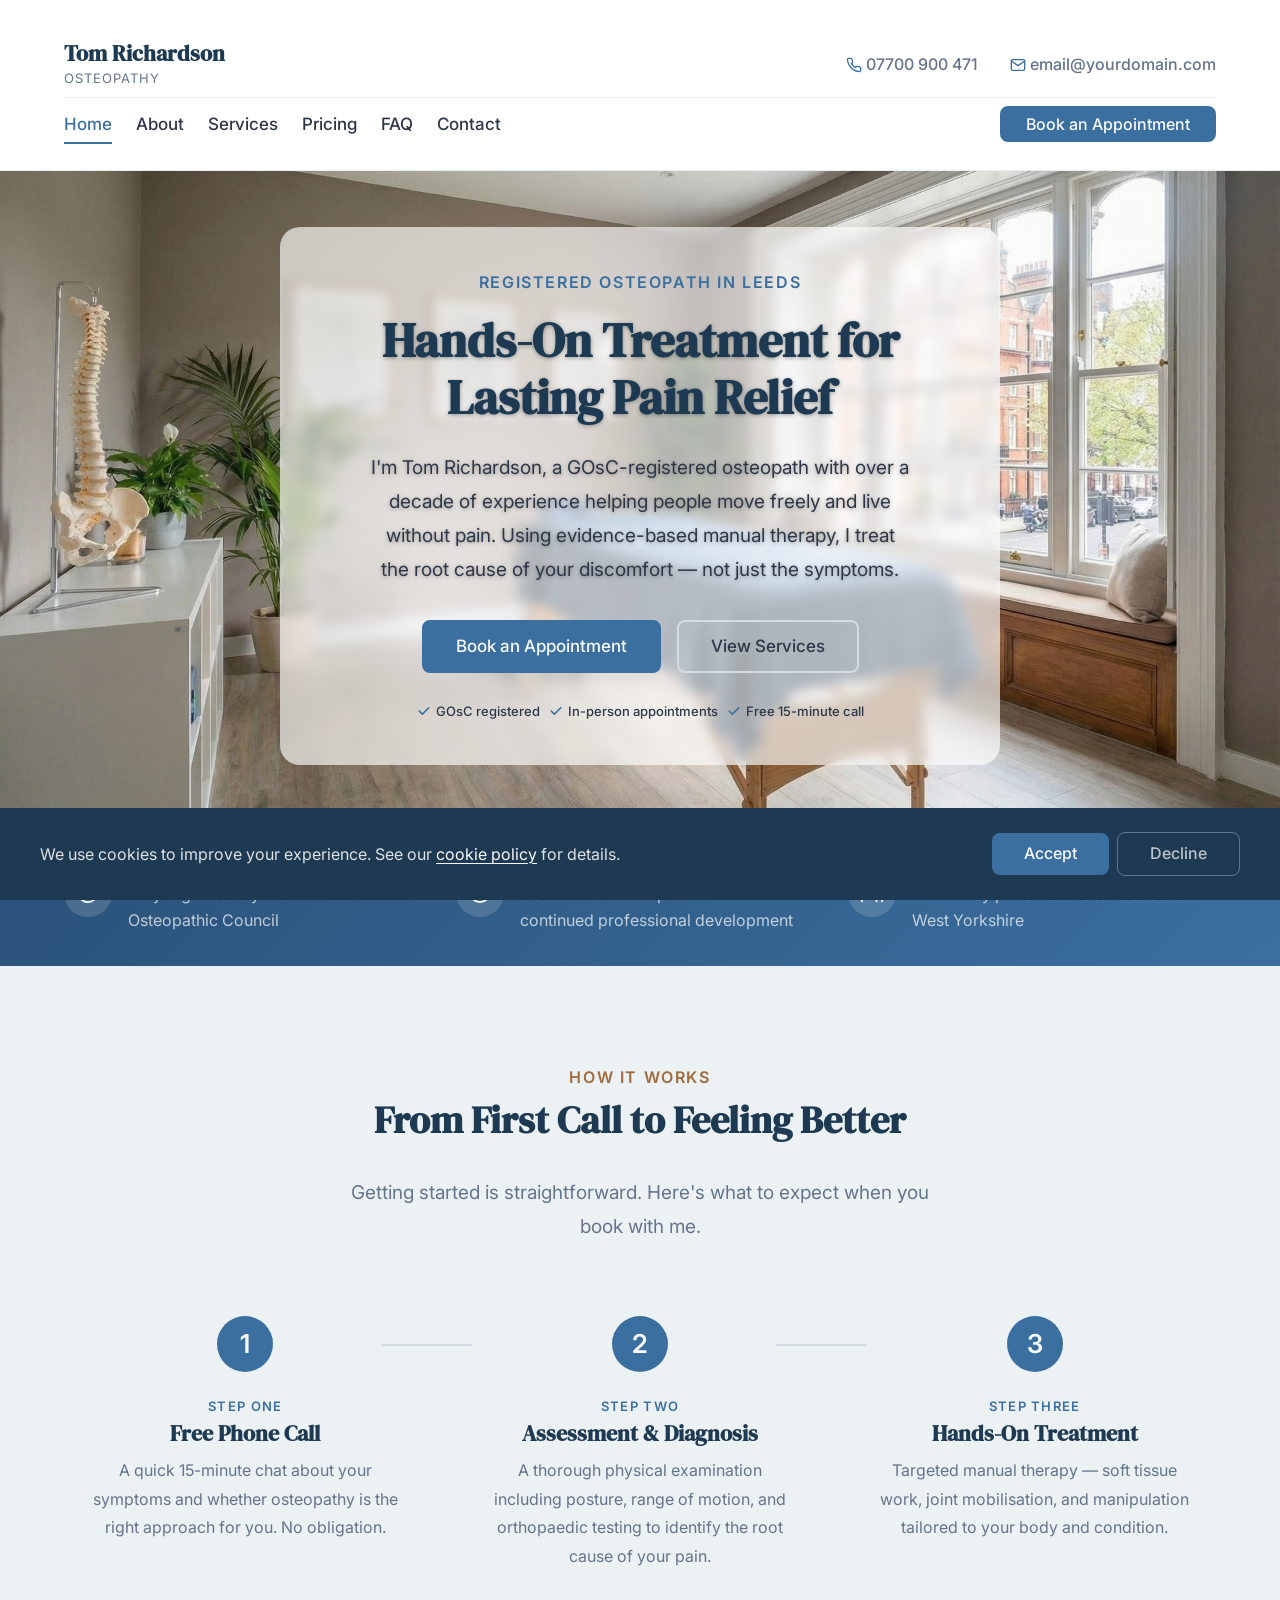
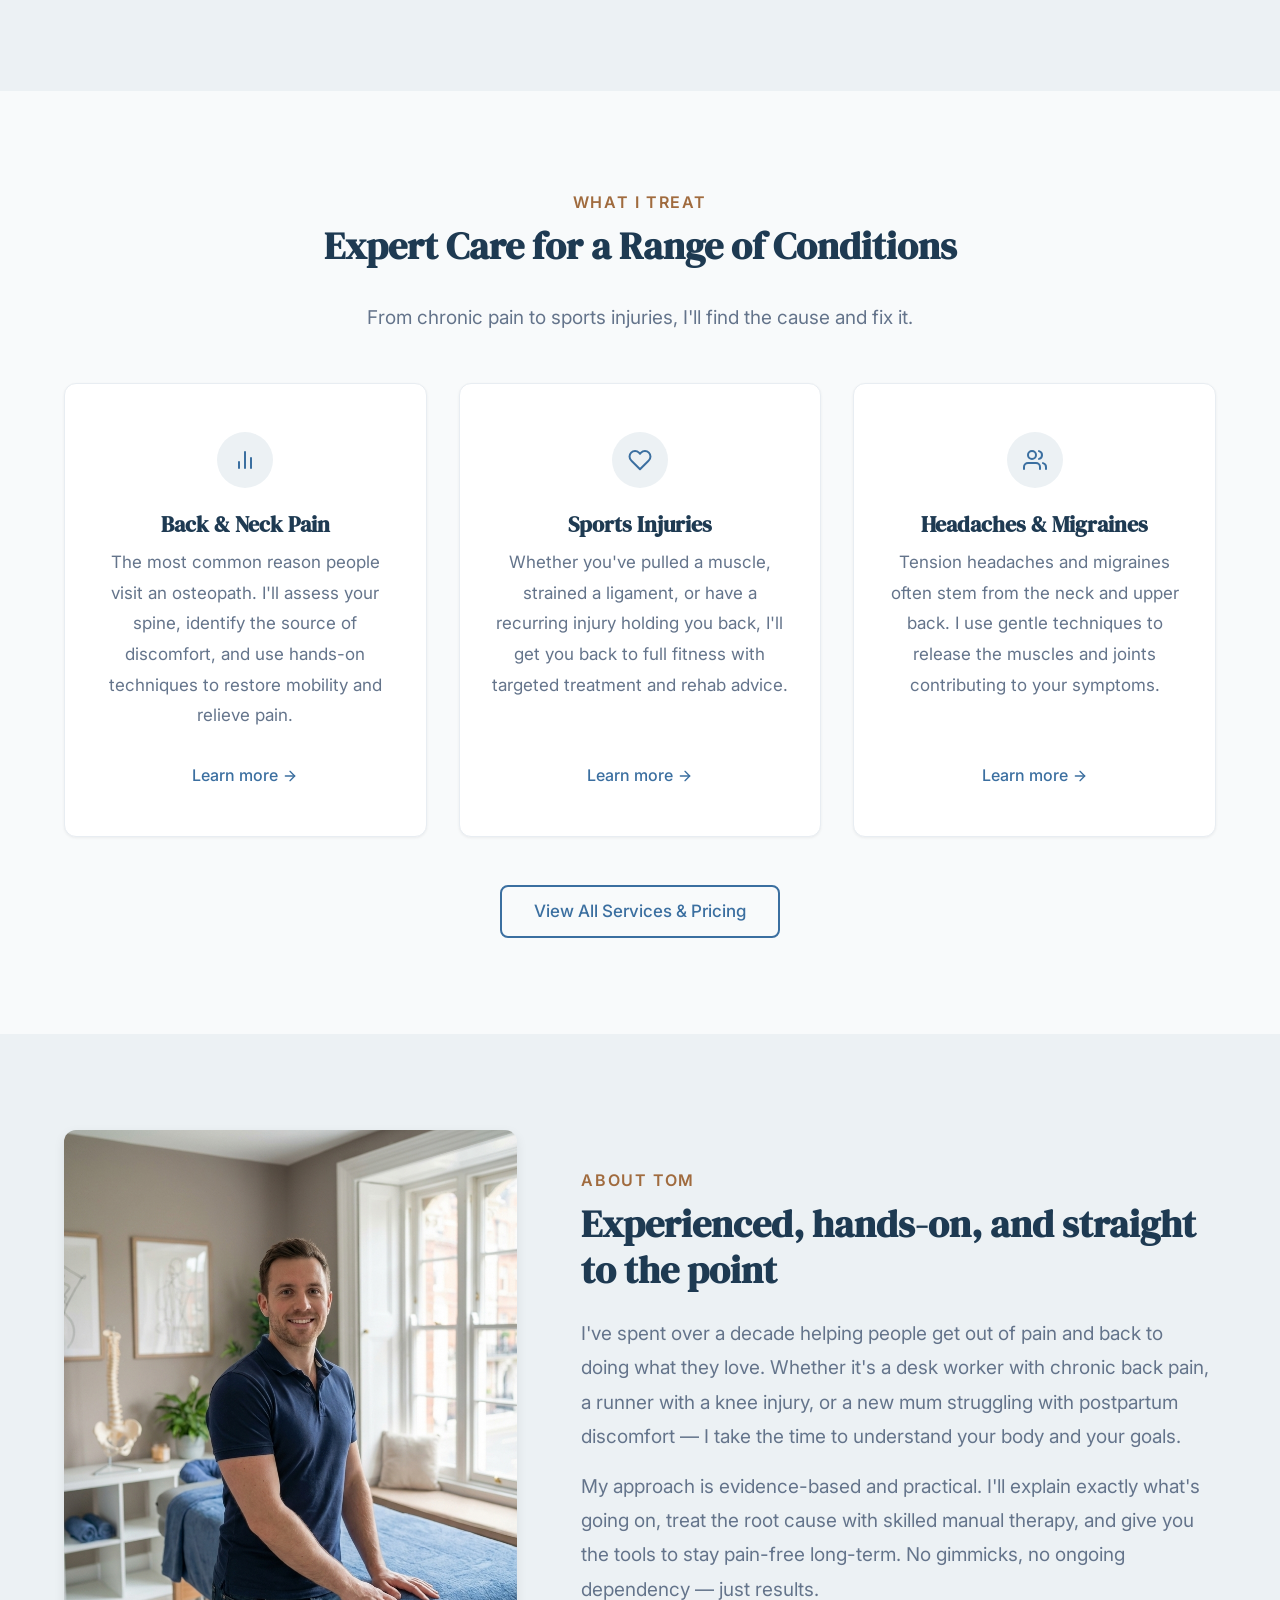
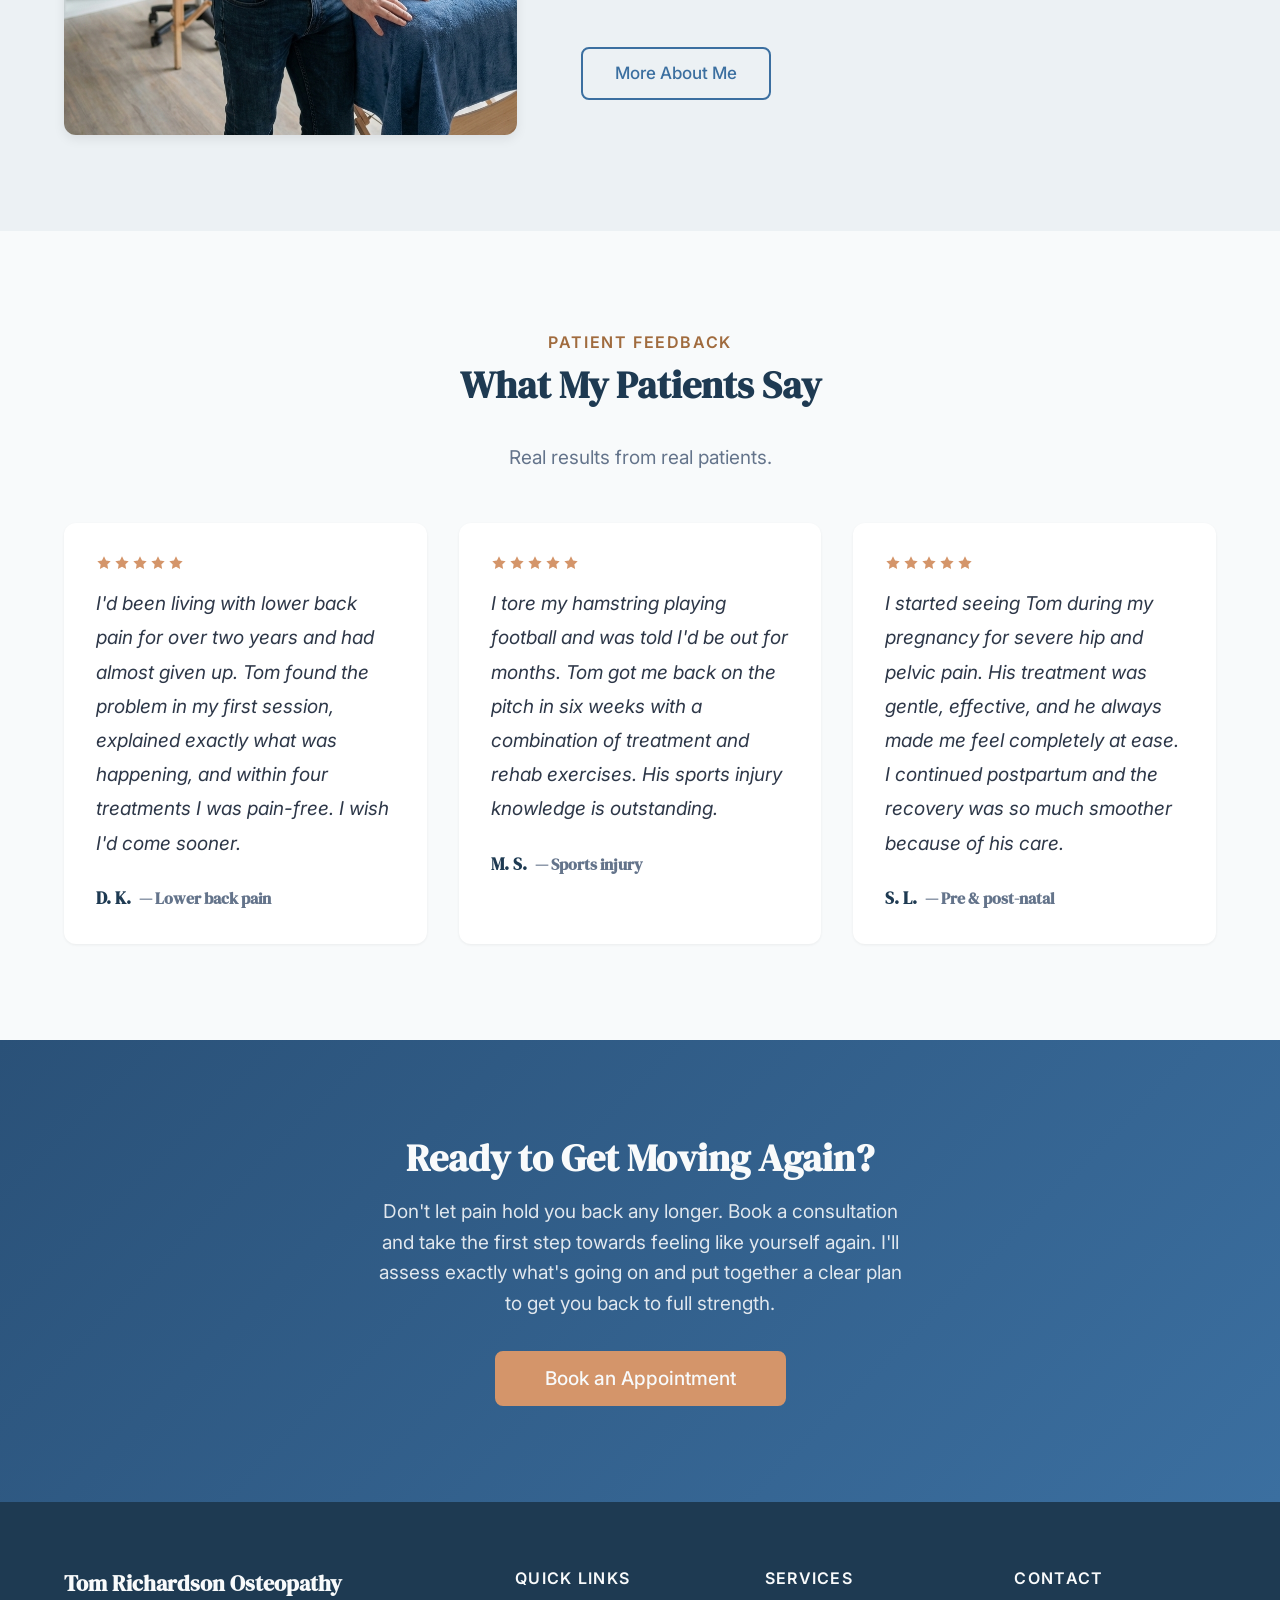
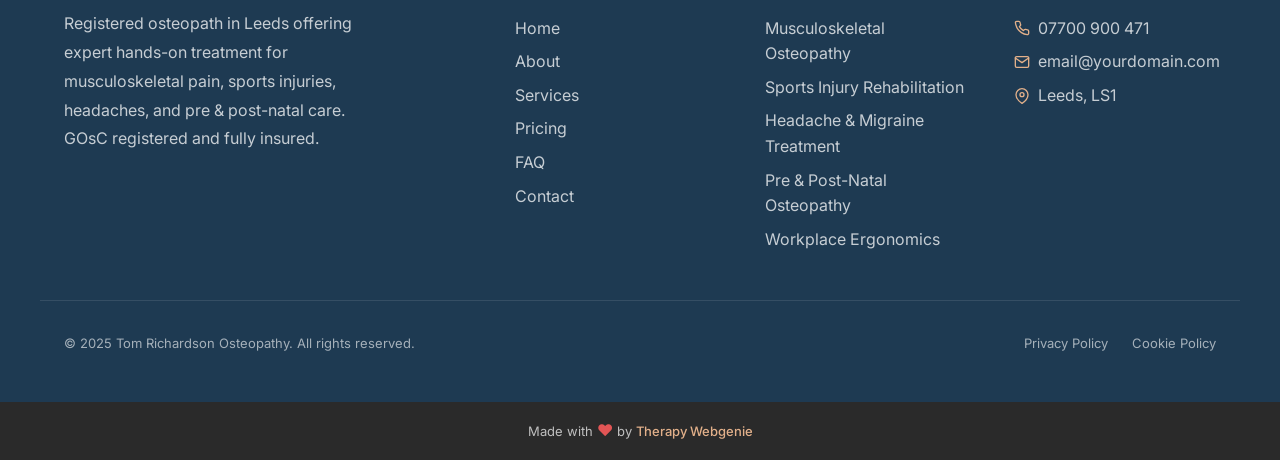
==== commit c9647a06: "Switch hero to showcase-light center (frost card) Co-Authored-By: Claude Opus 4.6 (1M context) <nore" ====
--- a/index.html
+++ b/index.html
@@ -119,7 +119,7 @@
   <main id="main">
 
     <!-- SECTION: hero -->
-    <section class="hero hero--fullwidth" style="background: linear-gradient(rgb(20 30 50 / 23%), rgb(20 30 50 / 38%)), url('images/hero-bg.jpg') center/cover no-repeat;">
+    <section class="hero hero--showcase hero--showcase-light hero--showcase-center" style="background-image: url('images/hero-bg.jpg');">
       <div class="container hero__inner">
         <div class="hero__content">
           <span class="hero__label">Registered Osteopath in Leeds</span>
--- a/css/theme.css
+++ b/css/theme.css
@@ -41,6 +41,13 @@
   --font-body: 'Inter', -apple-system, BlinkMacSystemFont, 'Segoe UI', Roboto, sans-serif;
 }
 
+/* Ensure info-band icons are perfectly round */
+.info-band__icon {
+  min-width: 48px;
+  min-height: 48px;
+  overflow: hidden;
+}
+
 /* Hero text shadow for lighter overlay */
 .hero__heading,
 .hero__text {
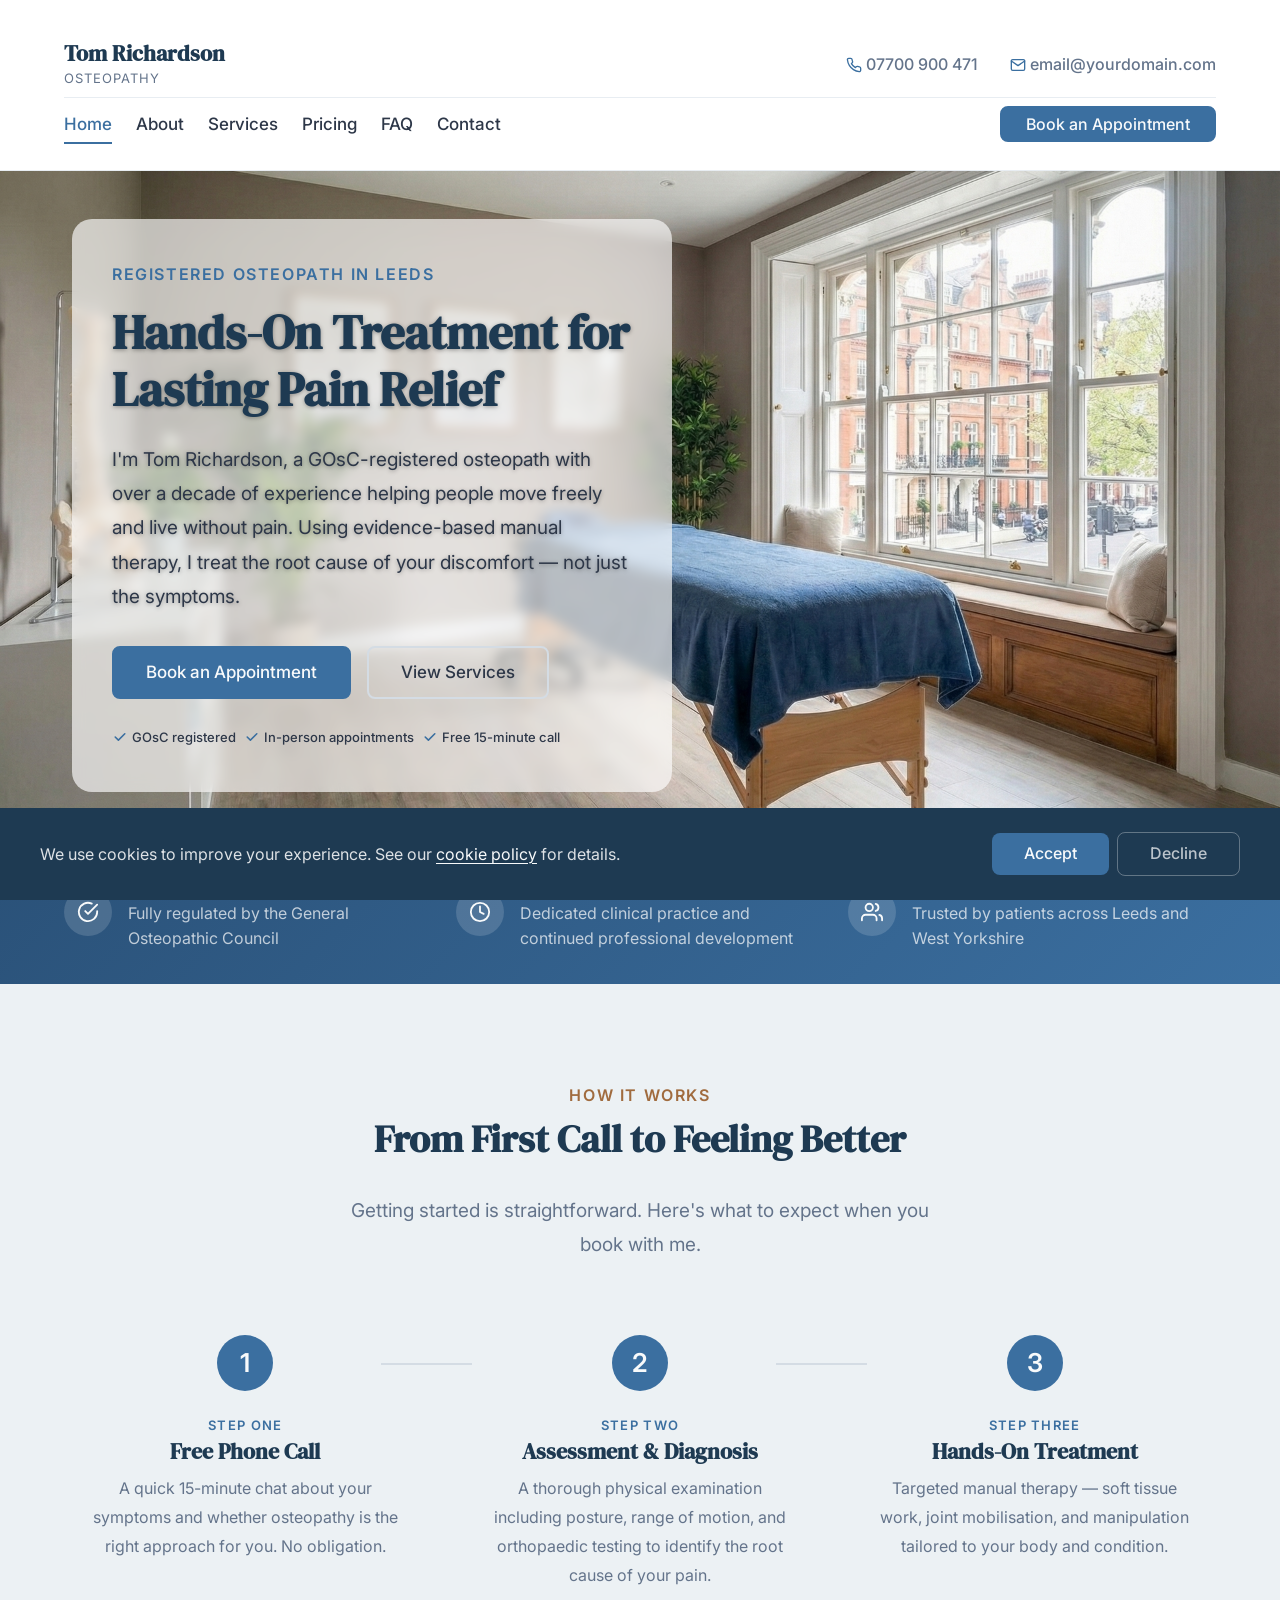
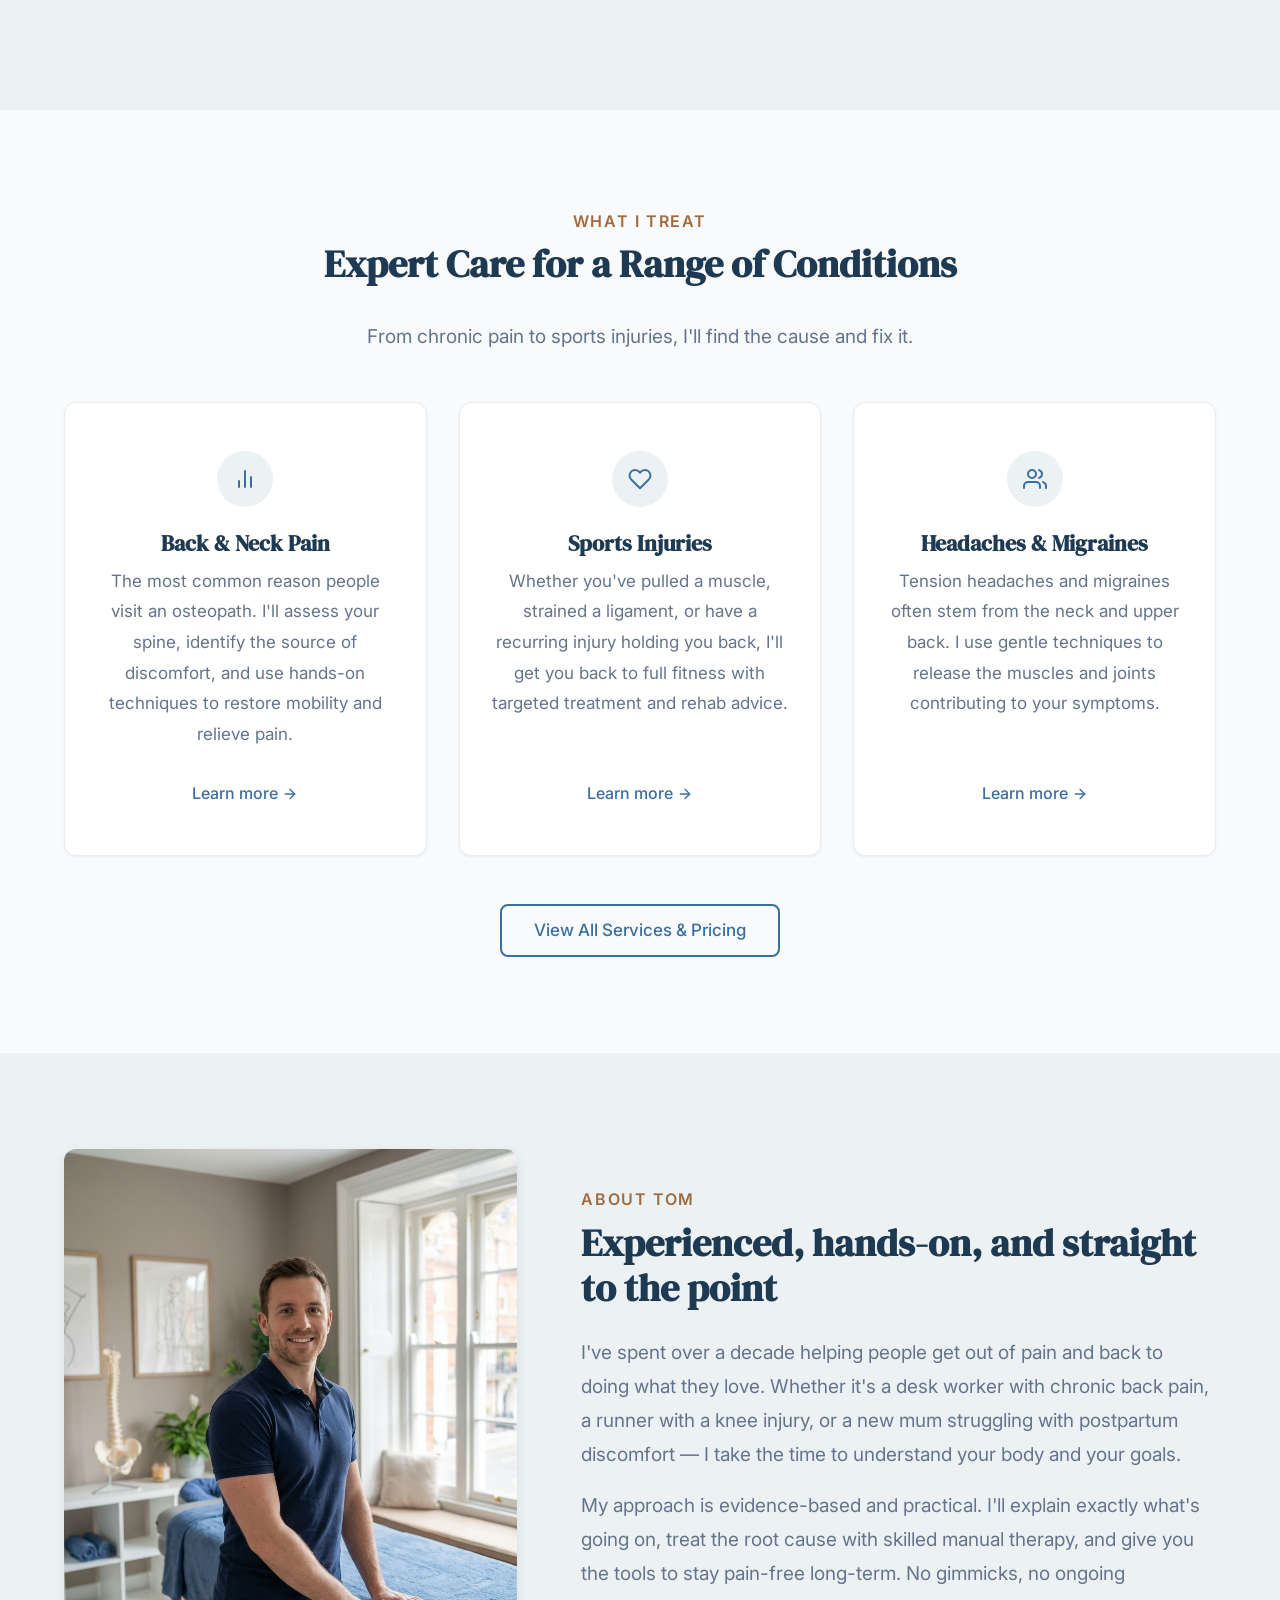
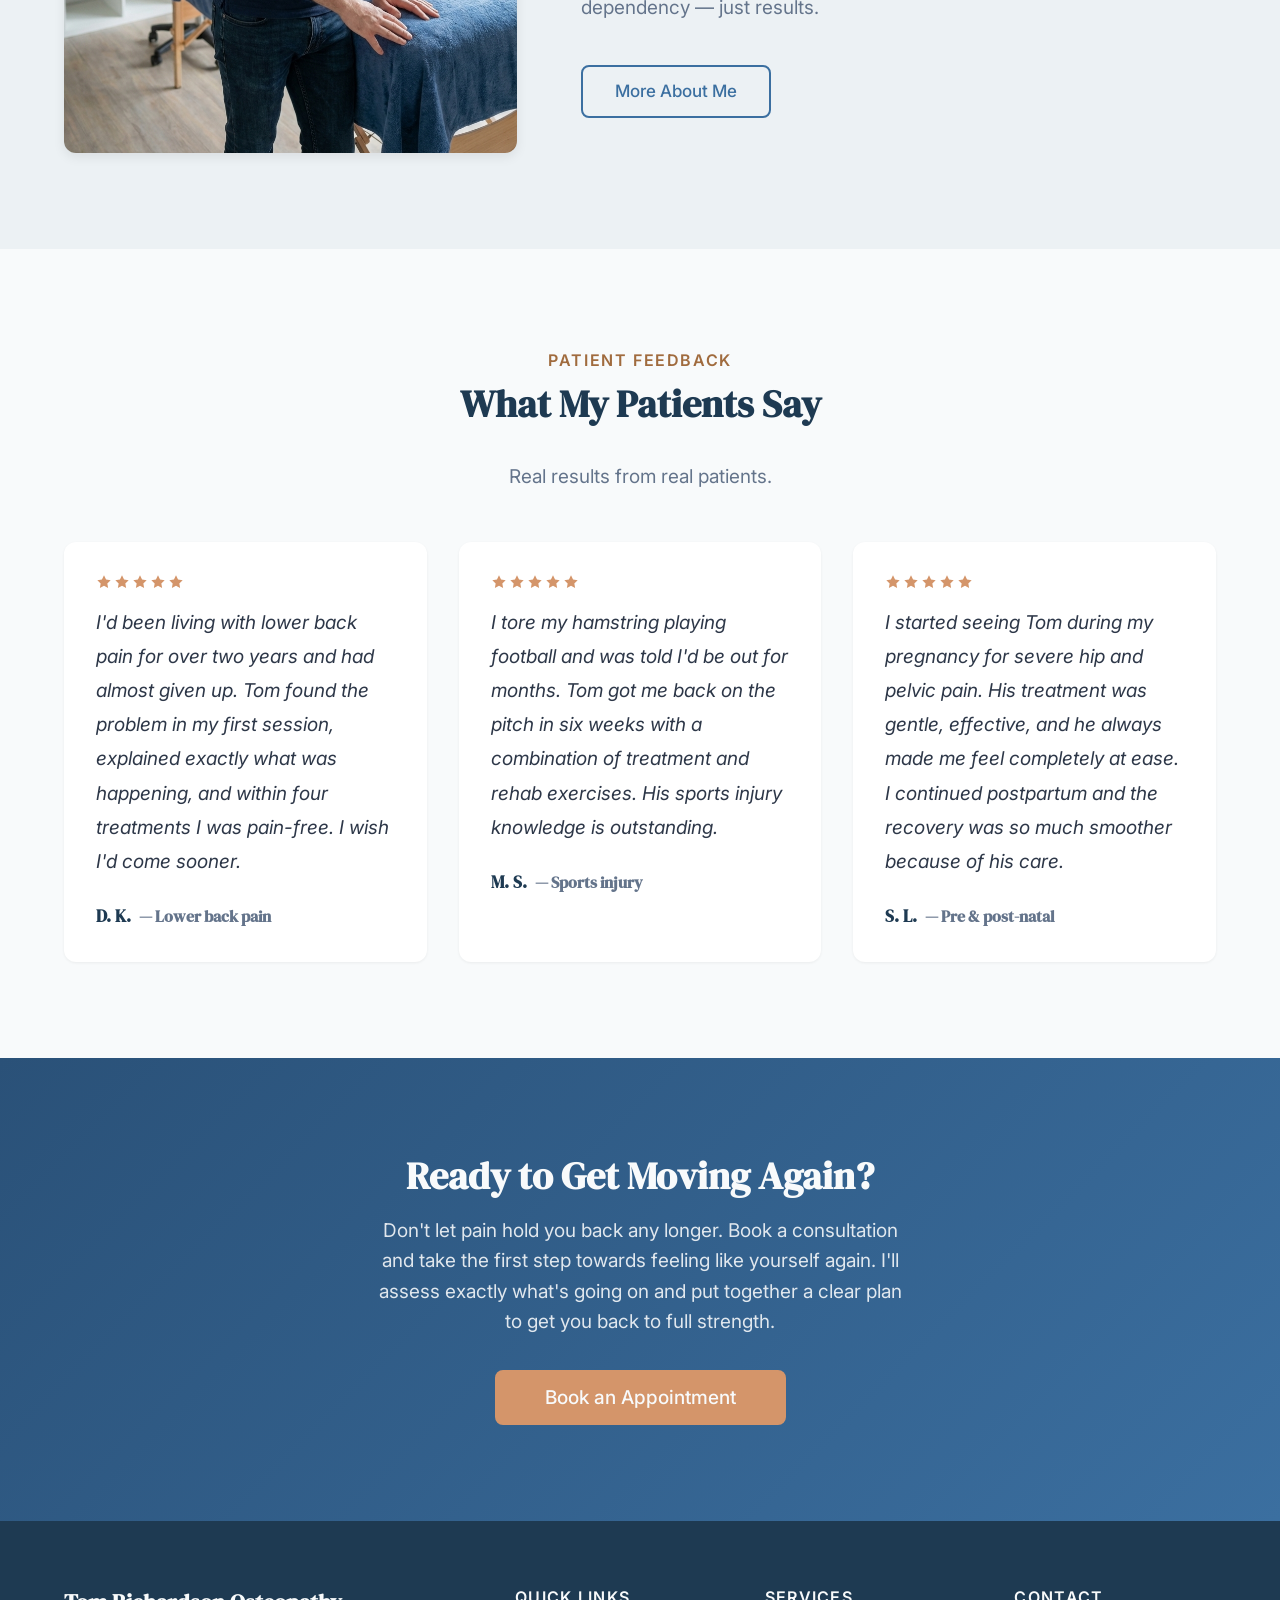
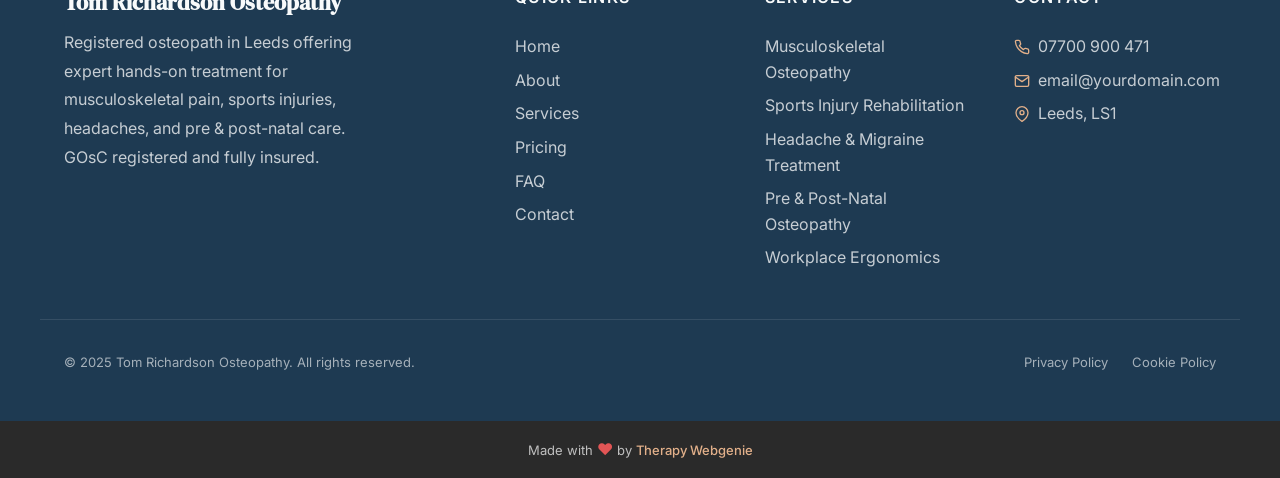
==== commit e5287e63: "Switch hero frost card to left alignment Co-Authored-By: Claude Opus 4.6 (1M context) <noreply@anthr" ====
--- a/index.html
+++ b/index.html
@@ -119,7 +119,7 @@
   <main id="main">
 
     <!-- SECTION: hero -->
-    <section class="hero hero--showcase hero--showcase-light hero--showcase-center" style="background-image: url('images/hero-bg.jpg');">
+    <section class="hero hero--showcase hero--showcase-light" style="background-image: url('images/hero-bg.jpg');">
       <div class="container hero__inner">
         <div class="hero__content">
           <span class="hero__label">Registered Osteopath in Leeds</span>
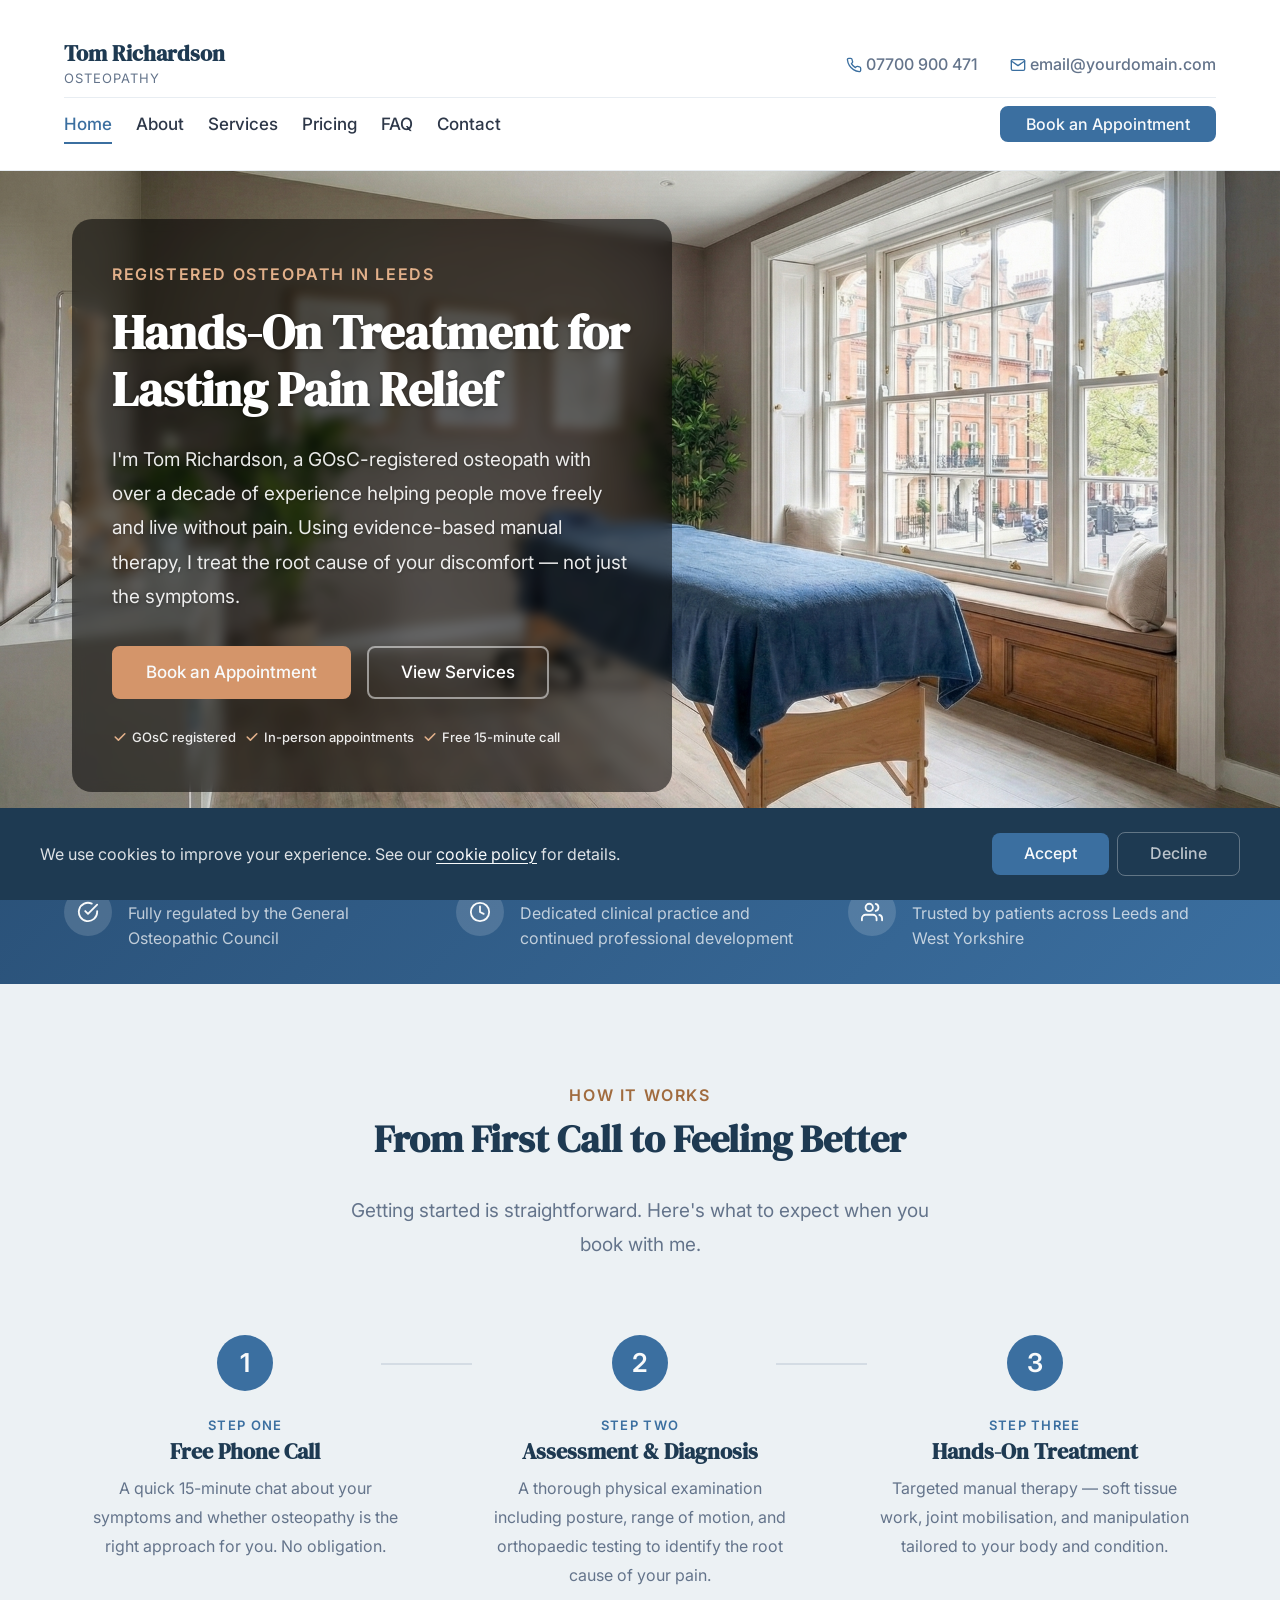
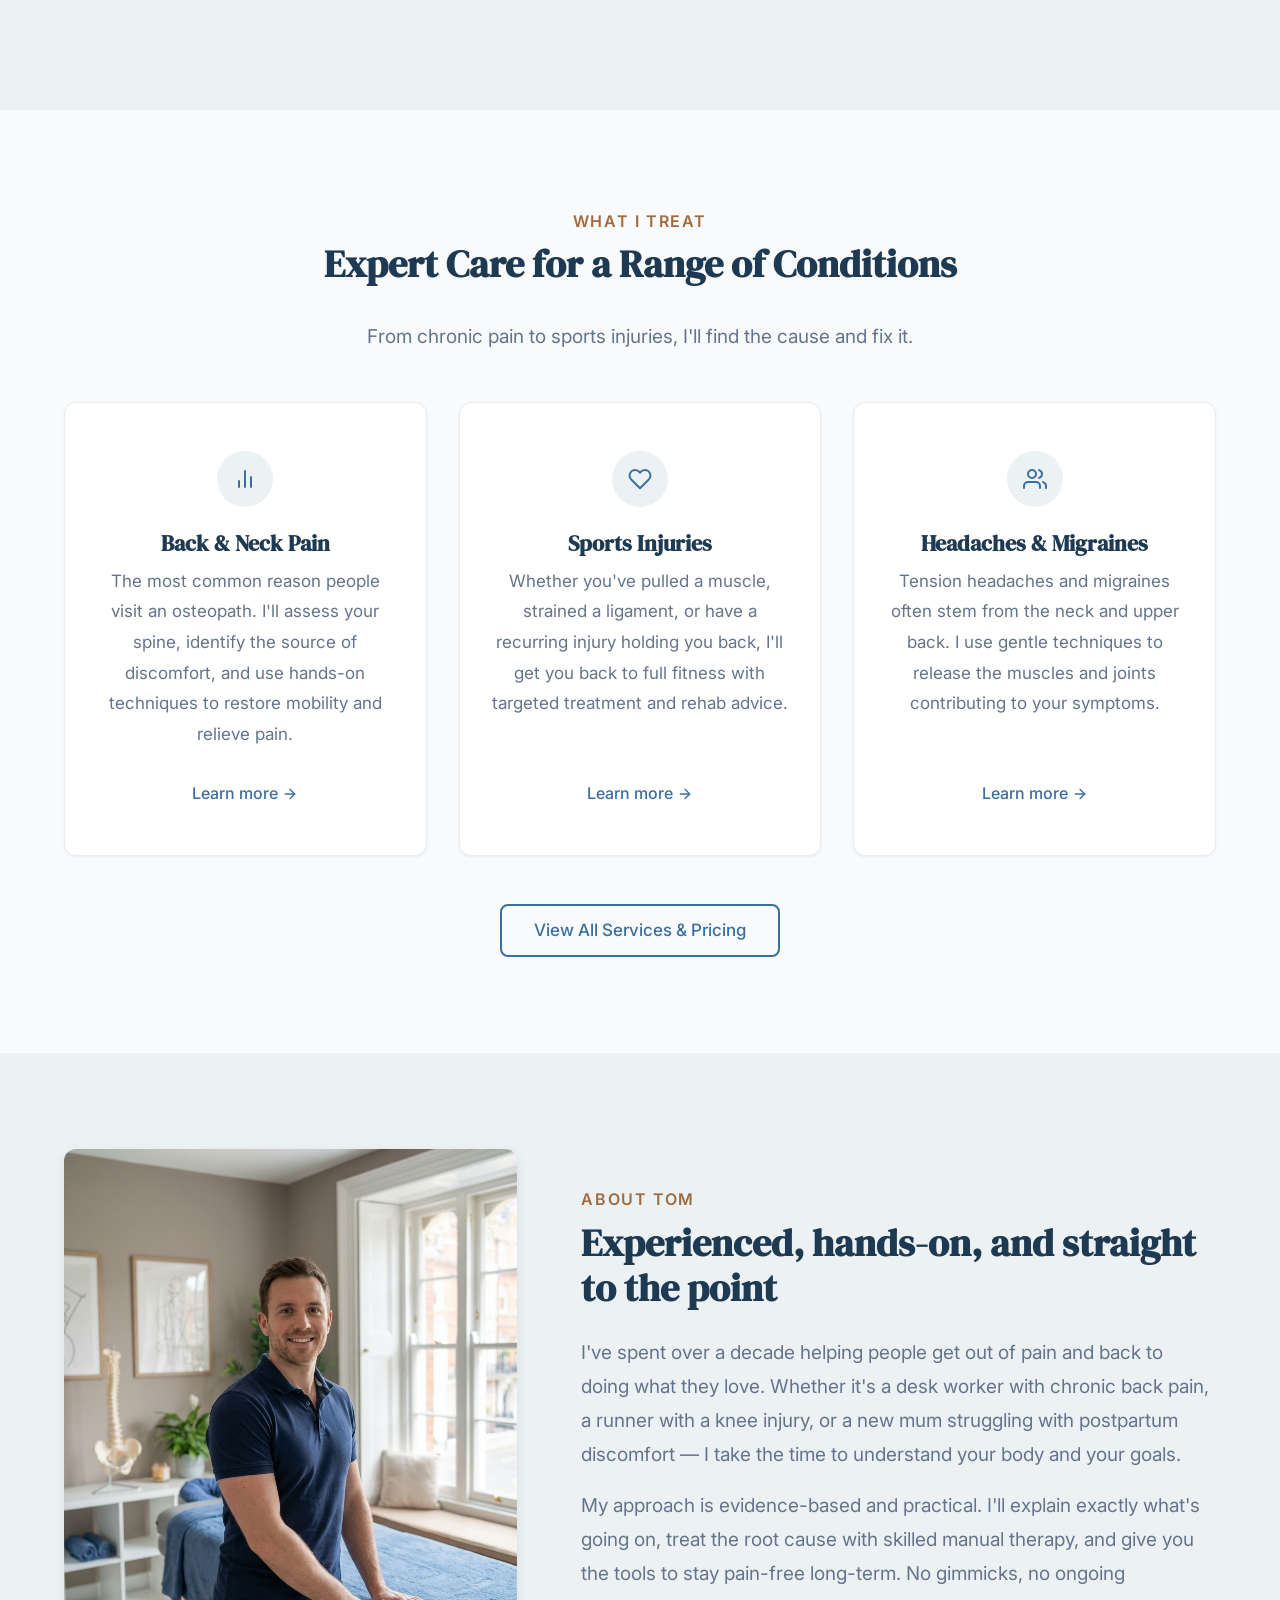
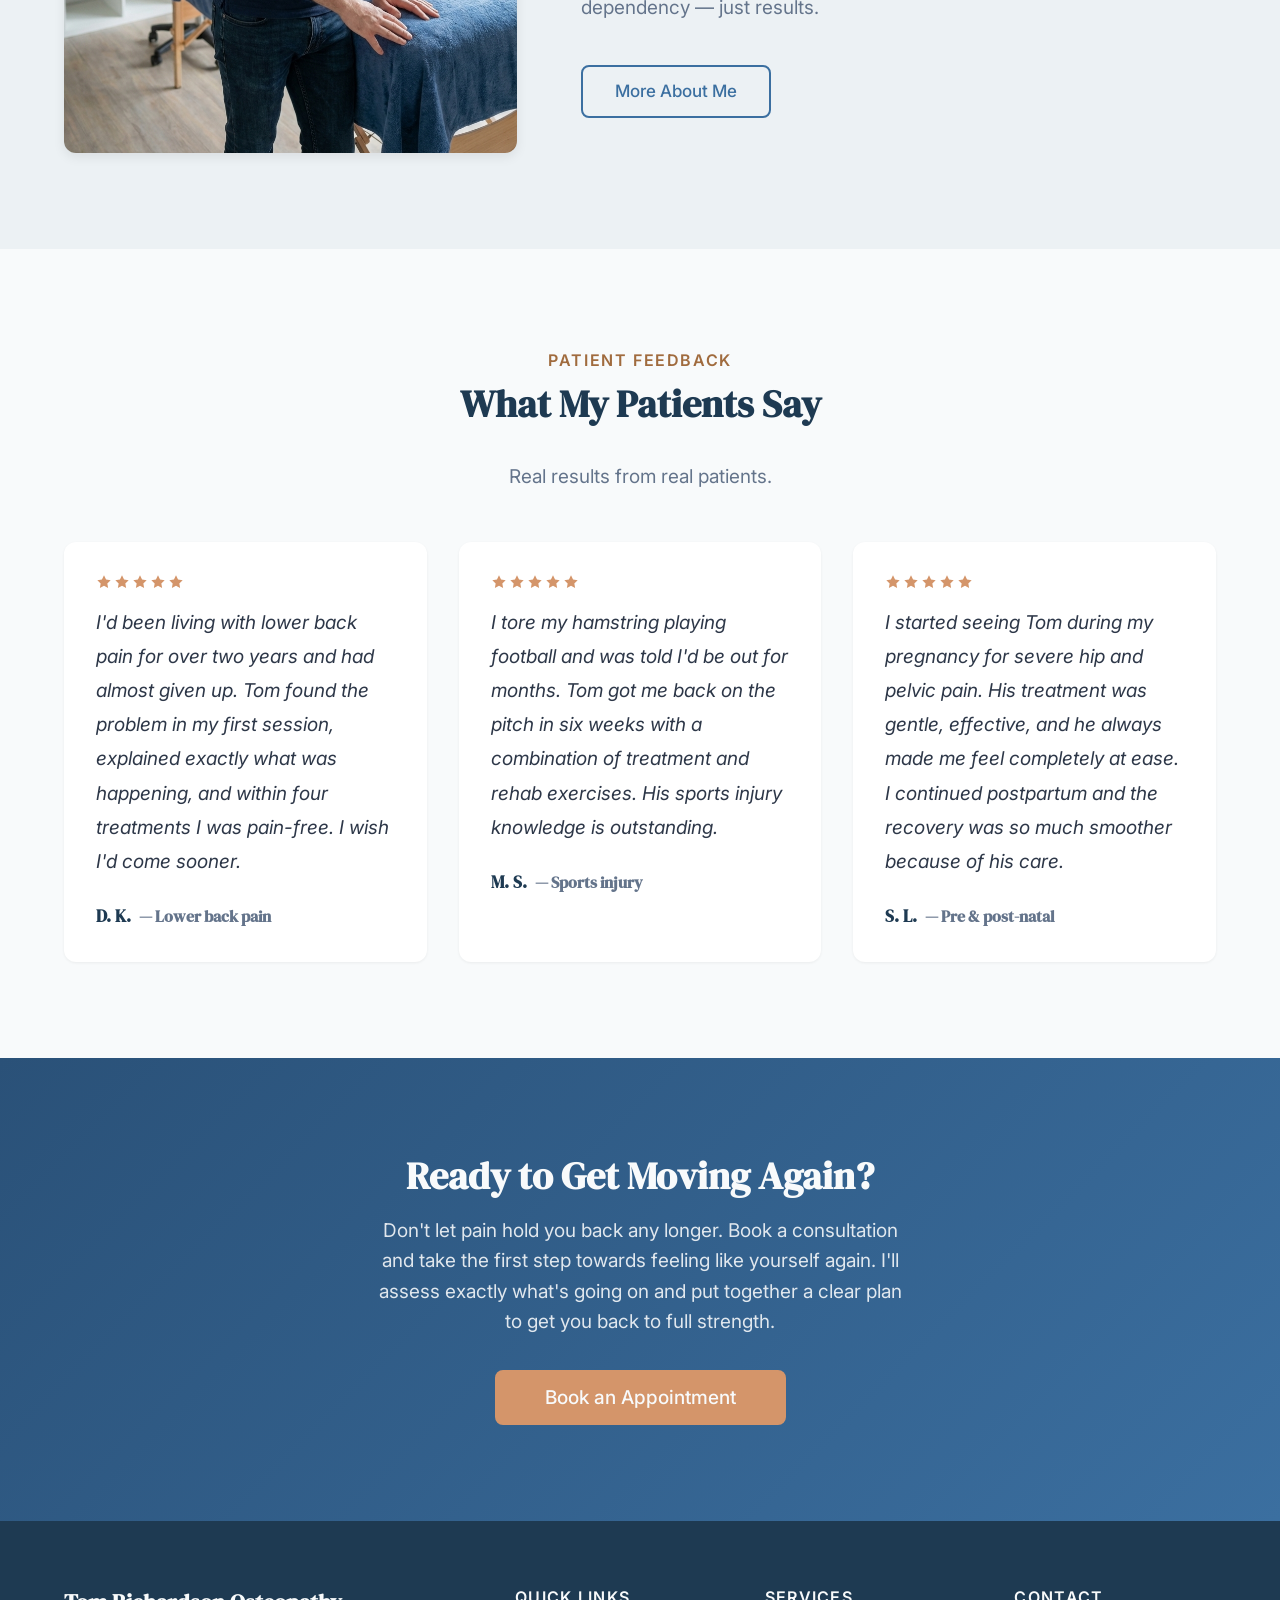
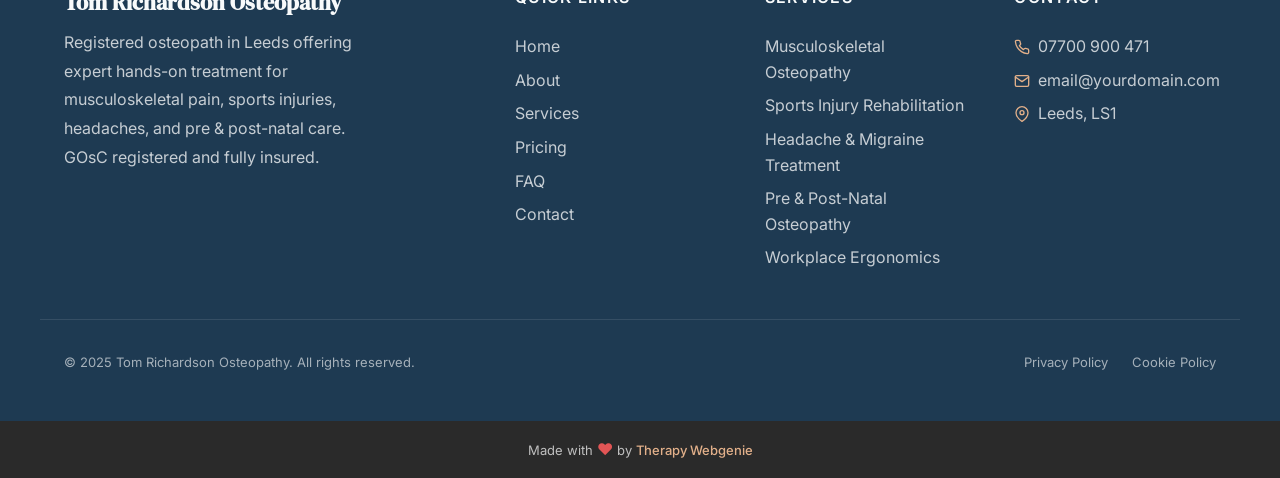
==== commit 5edc2248: "Switch hero frost card to dark variant Co-Authored-By: Claude Opus 4.6 (1M context) <noreply@anthrop" ====
--- a/index.html
+++ b/index.html
@@ -119,7 +119,7 @@
   <main id="main">
 
     <!-- SECTION: hero -->
-    <section class="hero hero--showcase hero--showcase-light" style="background-image: url('images/hero-bg.jpg');">
+    <section class="hero hero--showcase hero--showcase-dark" style="background-image: url('images/hero-bg.jpg');">
       <div class="container hero__inner">
         <div class="hero__content">
           <span class="hero__label">Registered Osteopath in Leeds</span>
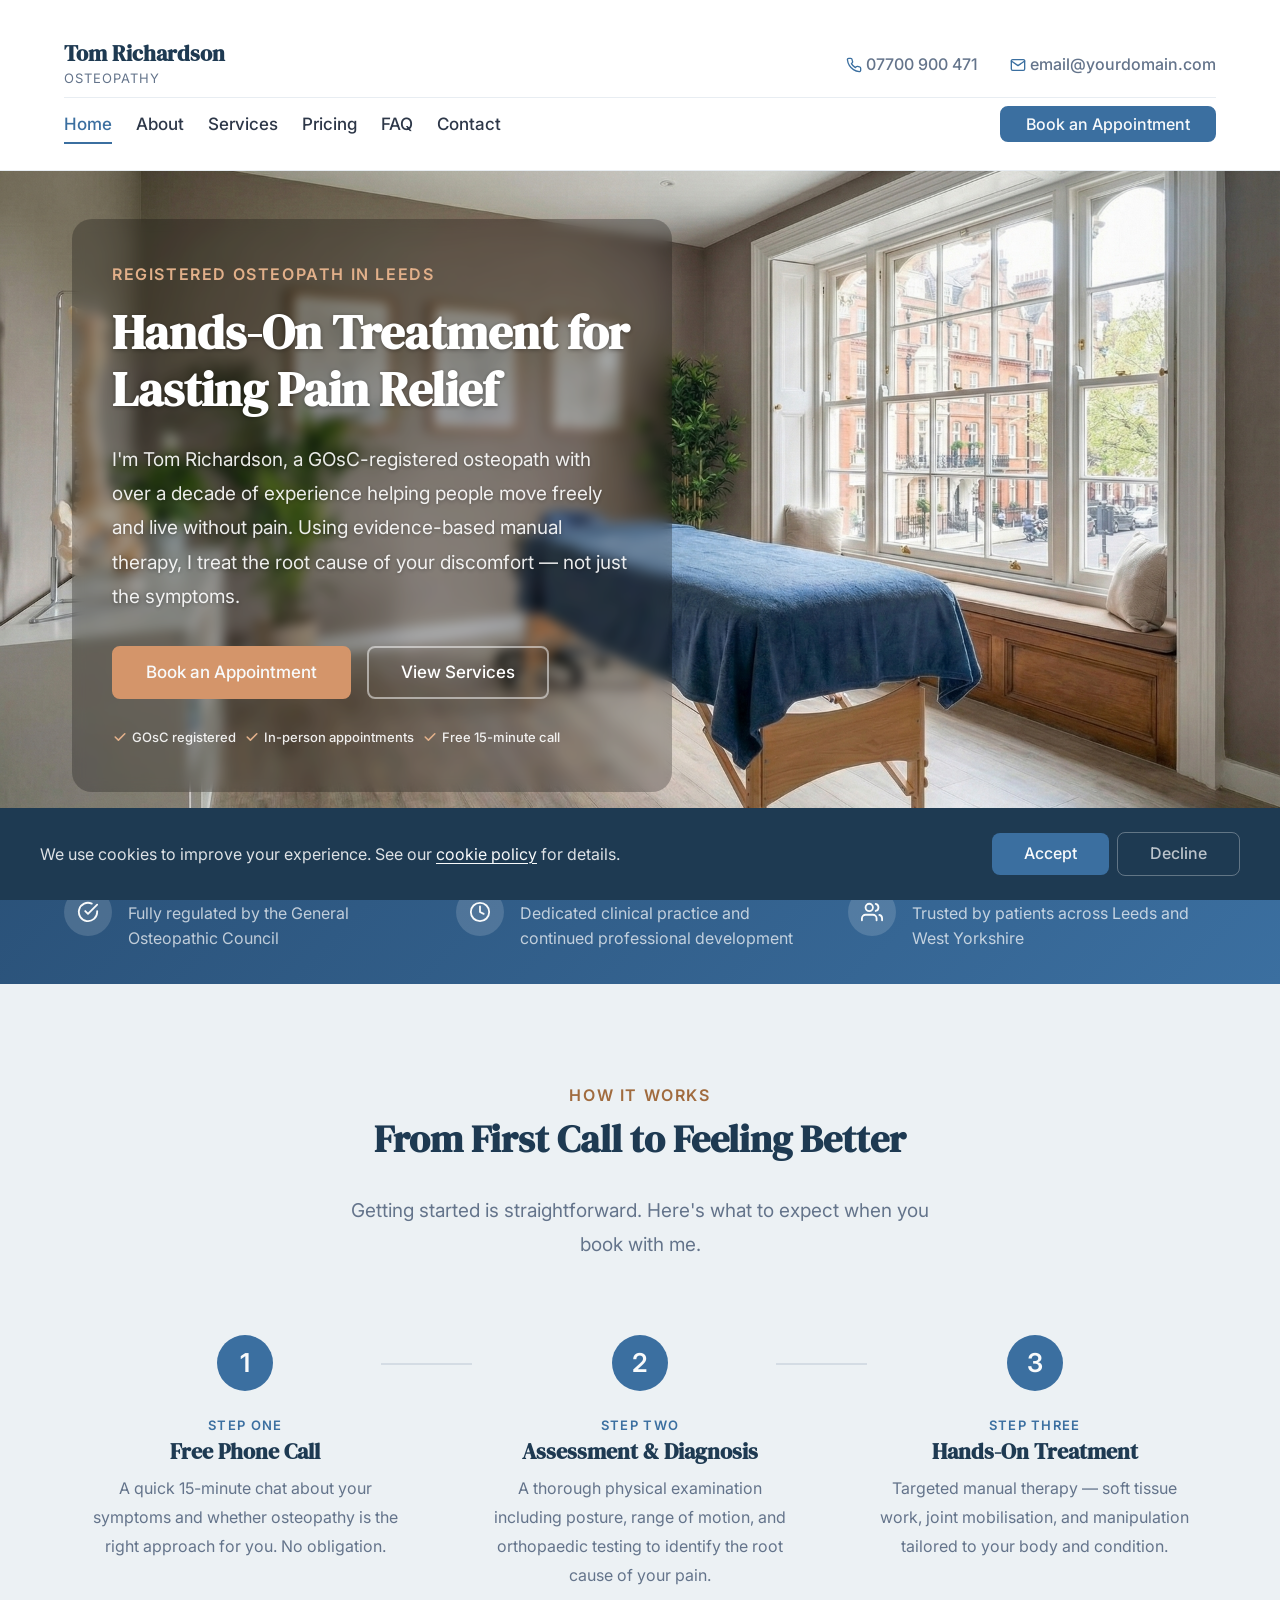
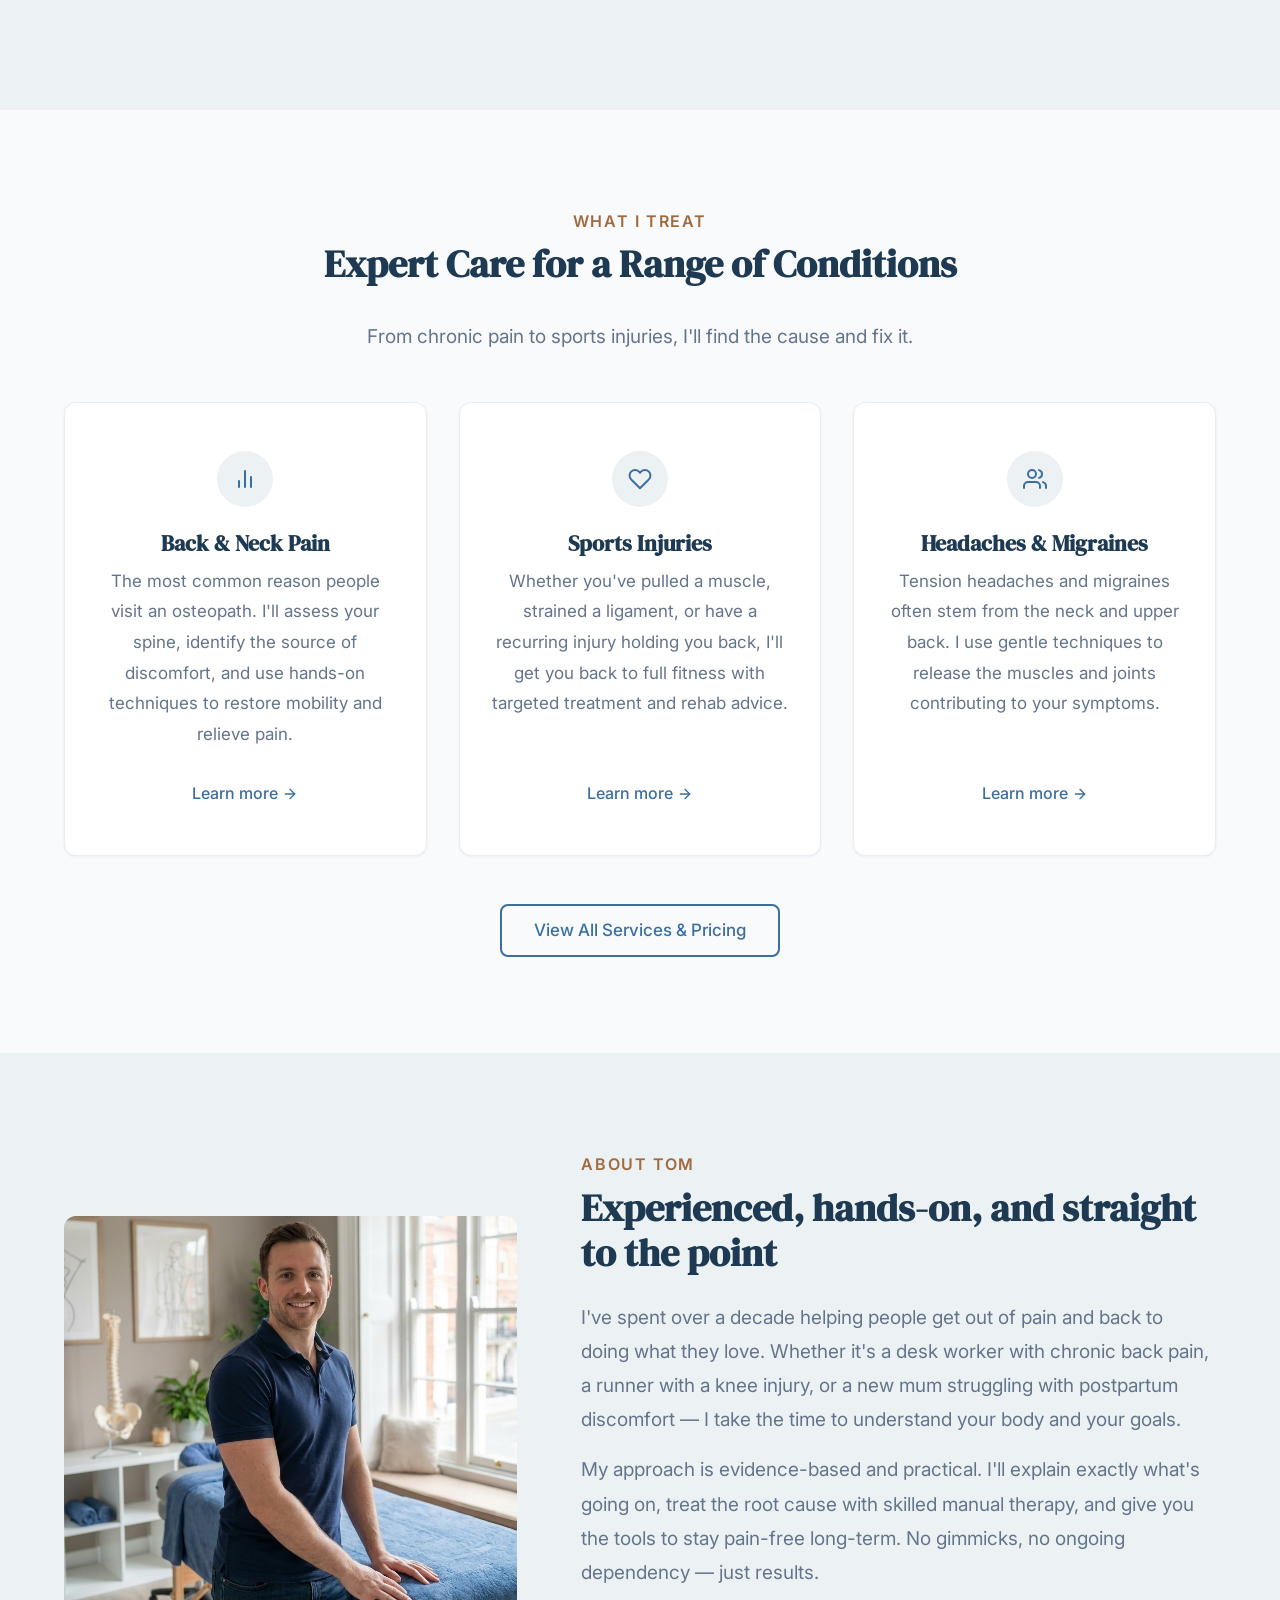
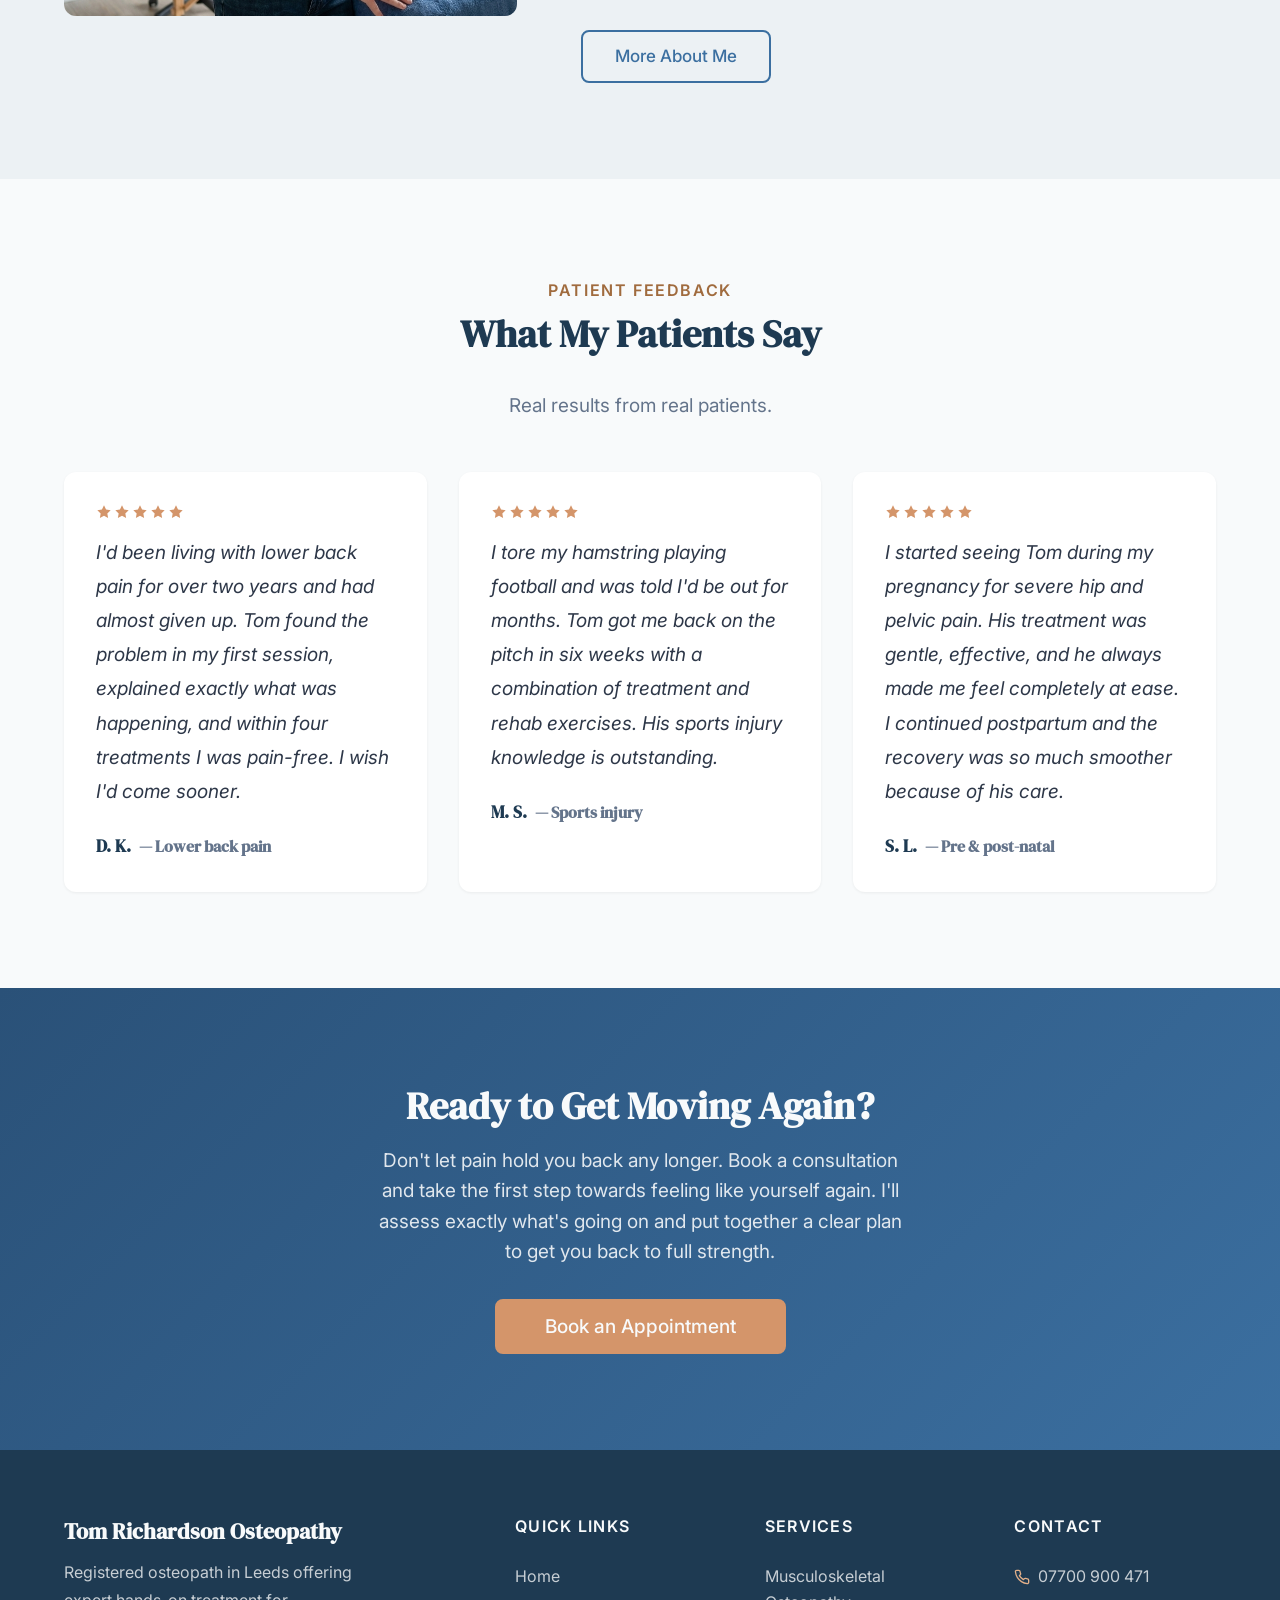
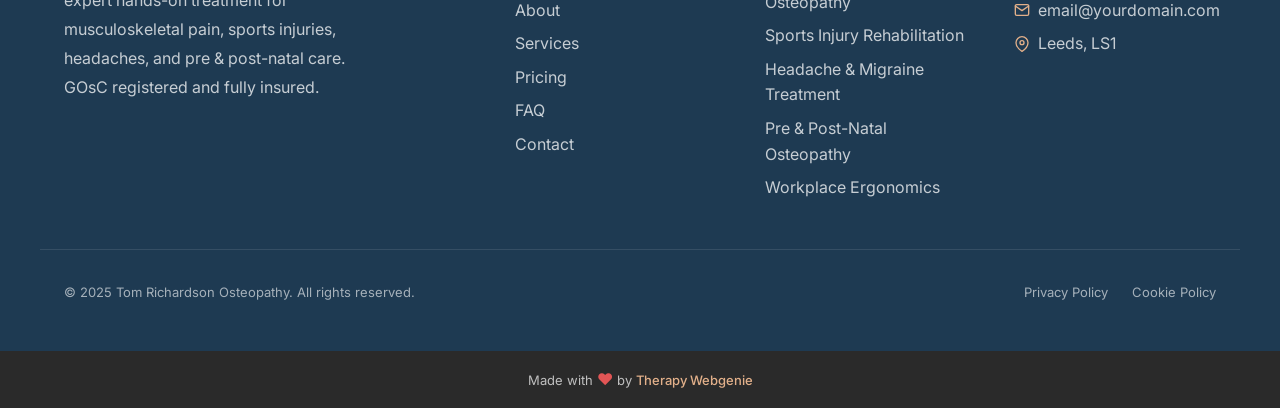
==== commit 11a614dd: "Switch 50% full-bleed images to background-image Use background-size: cover on image-wrap divs inste" ====
--- a/index.html
+++ b/index.html
@@ -256,8 +256,7 @@
     <!-- SECTION: intro -->
     <section class="section section--alt reveal">
       <div class="container intro__inner">
-        <div class="intro__image-wrap">
-          <img src="images/home-portrait.jpg" alt="Tom Richardson, registered osteopath in Leeds" class="intro__image" width="600" height="800" loading="lazy">
+        <div class="intro__image-wrap" style="background-image: url('images/home-portrait.jpg');" role="img" aria-label="Tom Richardson, registered osteopath in Leeds">
         </div>
         <div class="intro__text">
           <span class="section-label">About Tom</span>
--- a/css/components.css
+++ b/css/components.css
@@ -1046,6 +1046,9 @@
   order: 1;
   width: 100%;
   min-height: 300px;
+  background-size: cover;
+  background-position: center;
+  background-repeat: no-repeat;
 }
 
 .hero--half .hero__image-placeholder,
@@ -1980,6 +1983,15 @@
   grid-template-columns: 1fr;
   gap: var(--space-2xl);
   align-items: center;
+}
+
+.intro__image-wrap {
+  background-size: cover;
+  background-position: center;
+  background-repeat: no-repeat;
+  border-radius: var(--radius-lg);
+  overflow: hidden;
+  min-height: 400px;
 }
 
 .intro__image {
@@ -3468,6 +3480,58 @@
   .two-col-text__columns {
     grid-template-columns: 1fr 1fr;
     gap: var(--space-2xl);
+  }
+}
+
+/* =============================================
+   CONTENT: STORY TEXT
+   Centred header spanning full width, then a
+   two-column layout: large pull-quote (left)
+   and regular body text (right).
+   ============================================= */
+.story-text {
+  max-width: var(--container-wide);
+  margin: 0 auto;
+}
+
+.story-text__header {
+  text-align: center;
+  margin-bottom: var(--space-2xl);
+}
+
+.story-text__body {
+  display: grid;
+  grid-template-columns: 1fr;
+  gap: var(--space-xl);
+  align-items: start;
+}
+
+.story-text__quote {
+  font-family: var(--font-heading);
+  font-size: var(--text-xl);
+  font-weight: 400;
+  line-height: 1.4;
+  font-style: italic;
+  color: var(--color-text-heading);
+}
+
+.story-text__content p {
+  color: var(--color-text-light);
+  line-height: var(--line-height-relaxed);
+}
+
+.story-text__content p + p {
+  margin-top: var(--space-md);
+}
+
+@media (min-width: 768px) {
+  .story-text__header {
+    margin-bottom: var(--space-3xl);
+  }
+
+  .story-text__body {
+    grid-template-columns: 1fr 1.5fr;
+    gap: var(--space-3xl);
   }
 }
 
--- a/css/theme.css
+++ b/css/theme.css
@@ -48,6 +48,11 @@
   overflow: hidden;
 }
 
+/* Lighter frost card */
+.hero--showcase-dark .hero__content {
+  background: rgba(0, 0, 0, 0.25);
+}
+
 /* Hero text shadow for lighter overlay */
 .hero__heading,
 .hero__text {
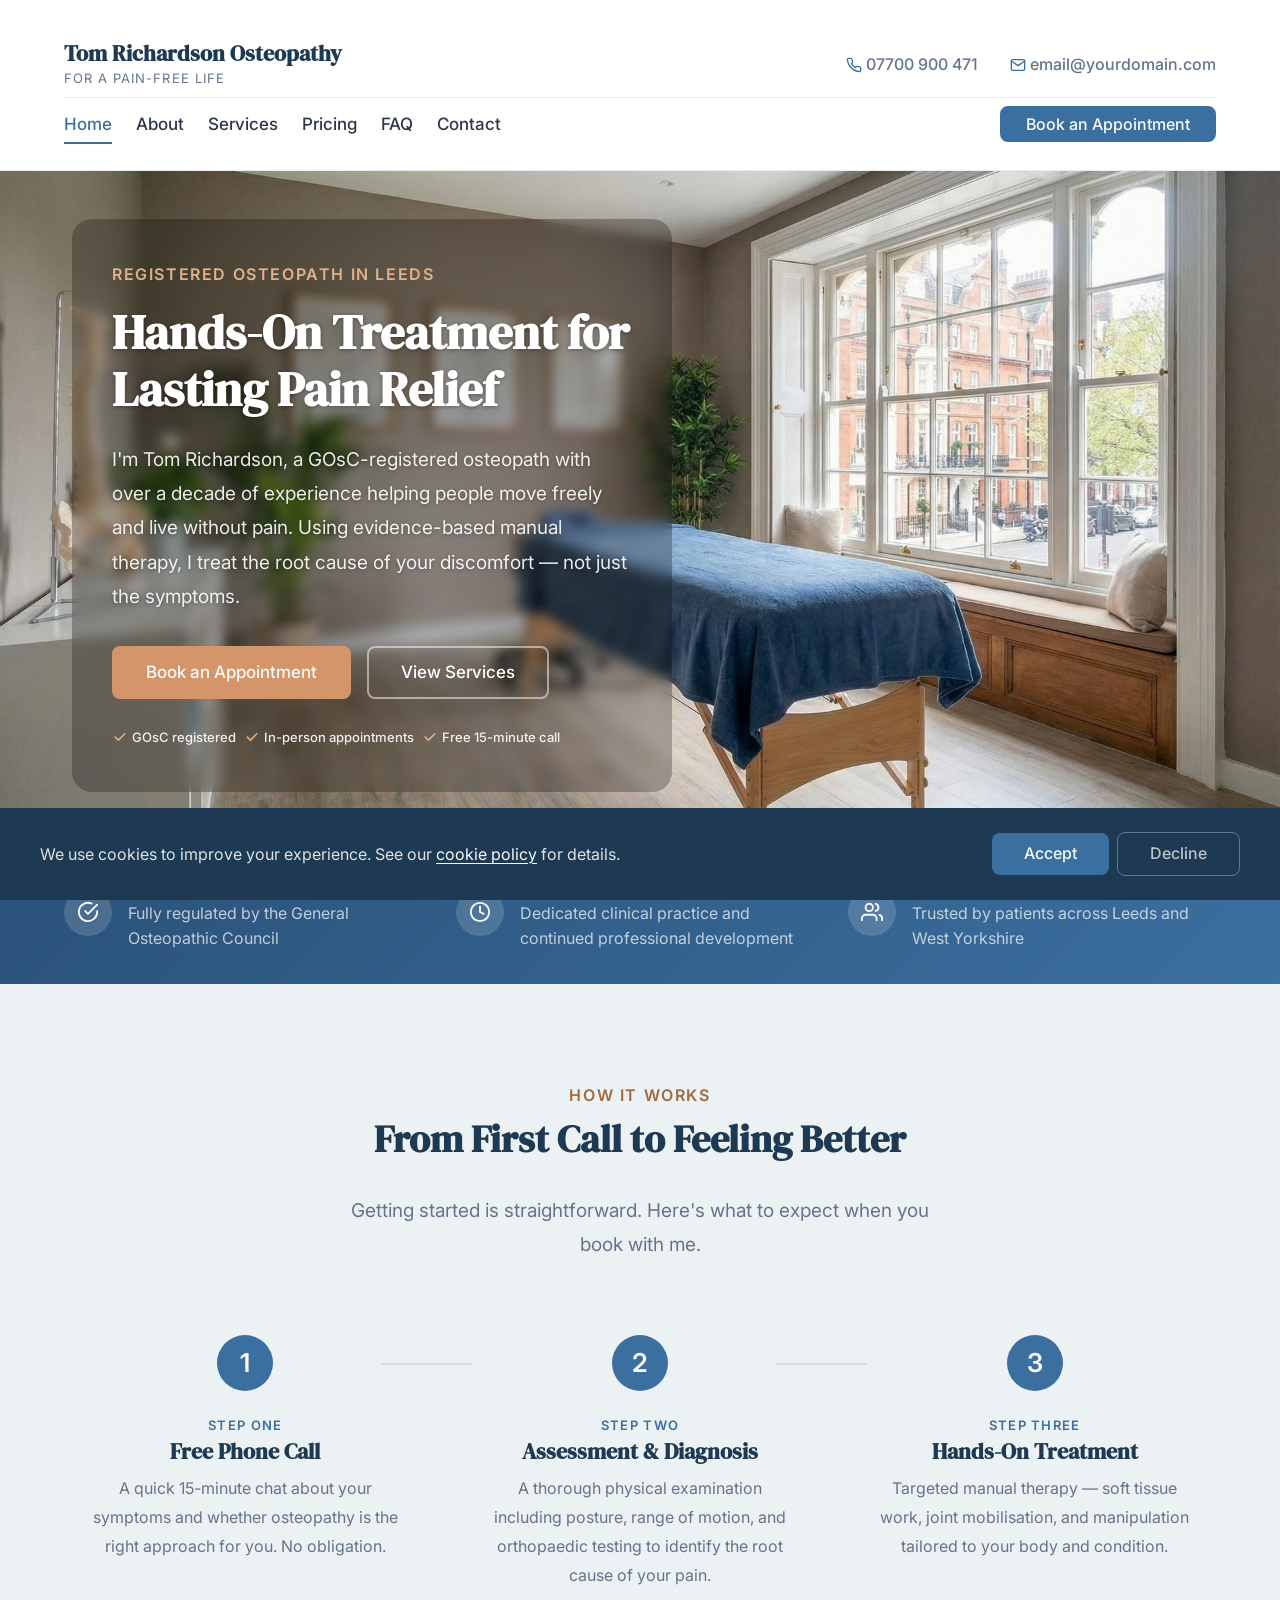
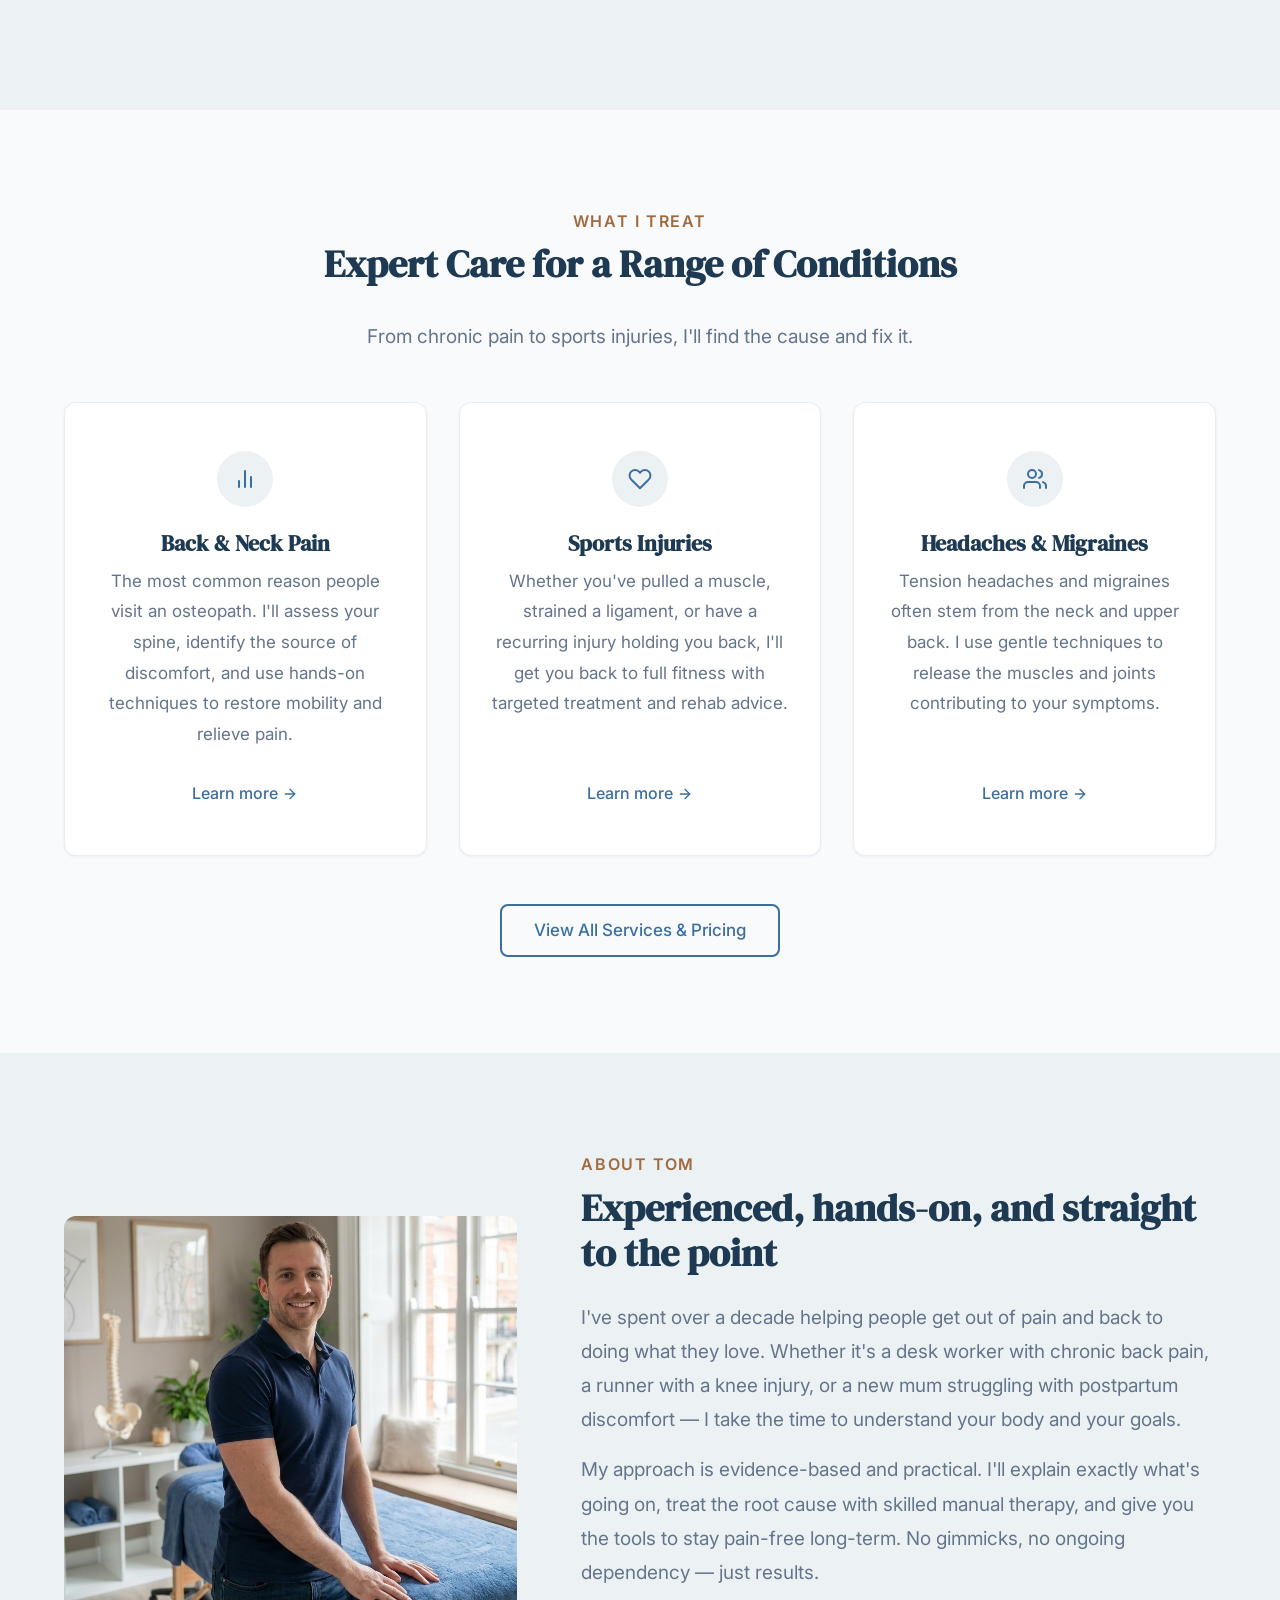
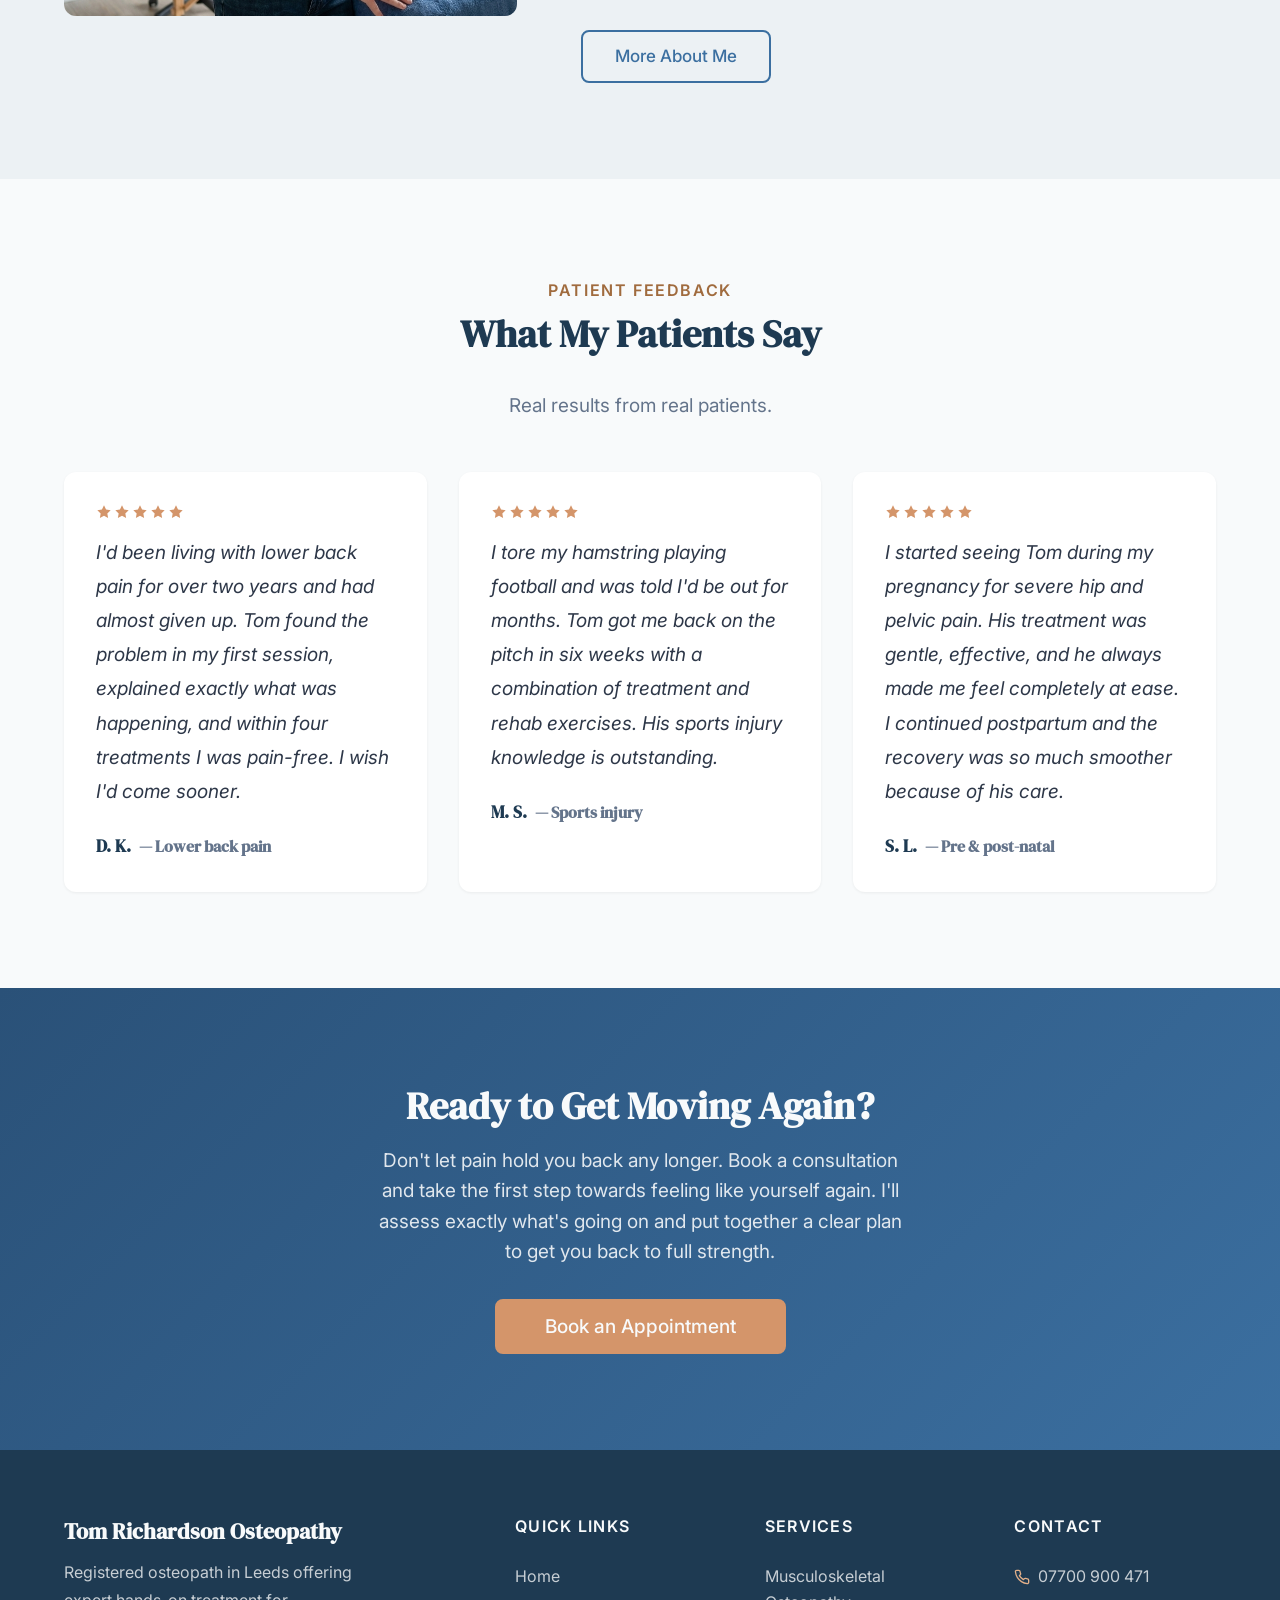
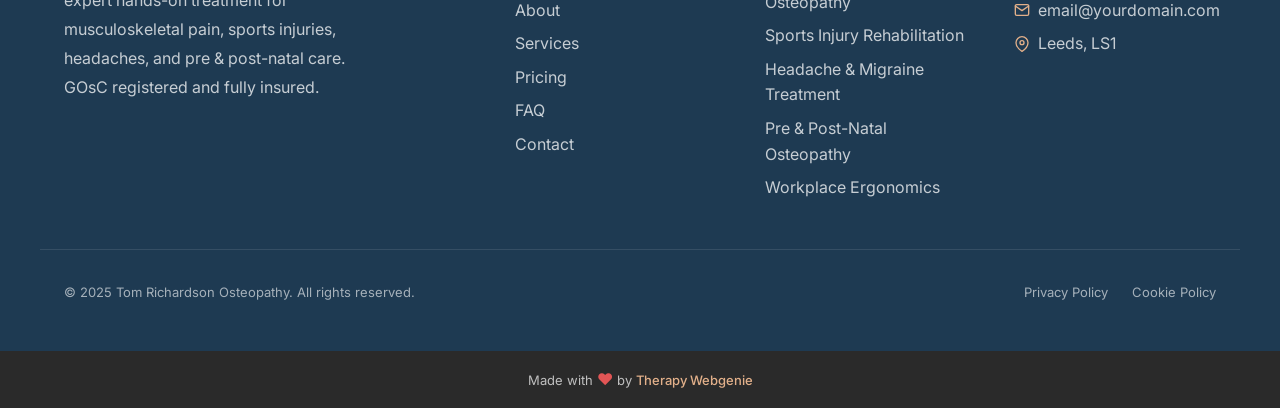
==== commit 3a15b6f9: "Apply two-tier nav to all pages, update brand text - All inner pages now use nav--two-tier (was sing" ====
--- a/index.html
+++ b/index.html
@@ -62,8 +62,8 @@
       <div class="nav__top">
         <a href="index.html" class="nav__brand nav__brand--inline">
           <div class="nav__brand-text">
-            <span class="nav__name"><!-- PROFILE:site_title -->Tom Richardson<!-- /PROFILE:site_title --></span>
-            <span class="nav__title"><!-- PROFILE:site_slogan -->Osteopathy<!-- /PROFILE:site_slogan --></span>
+            <span class="nav__name"><!-- PROFILE:site_title -->Tom Richardson Osteopathy<!-- /PROFILE:site_title --></span>
+            <span class="nav__title"><!-- PROFILE:site_slogan -->For a Pain-Free Life<!-- /PROFILE:site_slogan --></span>
           </div>
         </a>
         <div class="nav__contact">
--- a/css/components.css
+++ b/css/components.css
@@ -2485,12 +2485,19 @@
   display: grid;
   grid-template-columns: 1fr;
   gap: var(--space-2xl);
-  align-items: center;
+  align-items: stretch;
 }
 
 .about-hero h1,
 .about-hero h2 {
   margin-bottom: var(--space-lg);
+}
+
+.about-hero__image-wrap {
+  background-size: cover;
+  background-position: center;
+  background-repeat: no-repeat;
+  min-height: 400px;
 }
 
 .about-hero__image {
@@ -2544,6 +2551,71 @@
   }
 
   .about-hero__inner > div:last-child {
+    padding: var(--space-4xl);
+  }
+}
+
+/* =============================================
+   ABOUT: SPLIT THIRD
+   1fr image (left) + 2fr text (right).
+   Narrower image column than about-hero.
+   Uses background-image for full-bleed coverage.
+   ============================================= */
+.about-split-third {
+  padding: 0;
+}
+
+.about-split-third__inner {
+  display: grid;
+  grid-template-columns: 1fr;
+  gap: var(--space-2xl);
+  align-items: stretch;
+}
+
+.about-split-third h1,
+.about-split-third h2 {
+  margin-bottom: var(--space-lg);
+}
+
+.about-split-third__image-wrap {
+  background-size: cover;
+  background-position: center;
+  background-repeat: no-repeat;
+  min-height: 350px;
+}
+
+.about-split-third__text {
+  padding: var(--space-2xl) var(--space-lg);
+  display: flex;
+  flex-direction: column;
+  justify-content: center;
+}
+
+.about-split-third__text p {
+  color: var(--color-text-light);
+  line-height: var(--line-height-relaxed);
+}
+
+.about-split-third__text p + p {
+  margin-top: var(--space-md);
+}
+
+@media (min-width: 768px) {
+  .about-split-third {
+    overflow: hidden;
+  }
+
+  .about-split-third__inner {
+    grid-template-columns: 1fr 2fr;
+    gap: 0;
+  }
+
+  .about-split-third__image-wrap {
+    overflow: hidden;
+    min-height: 500px;
+  }
+
+  .about-split-third__text {
     padding: var(--space-4xl);
   }
 }
